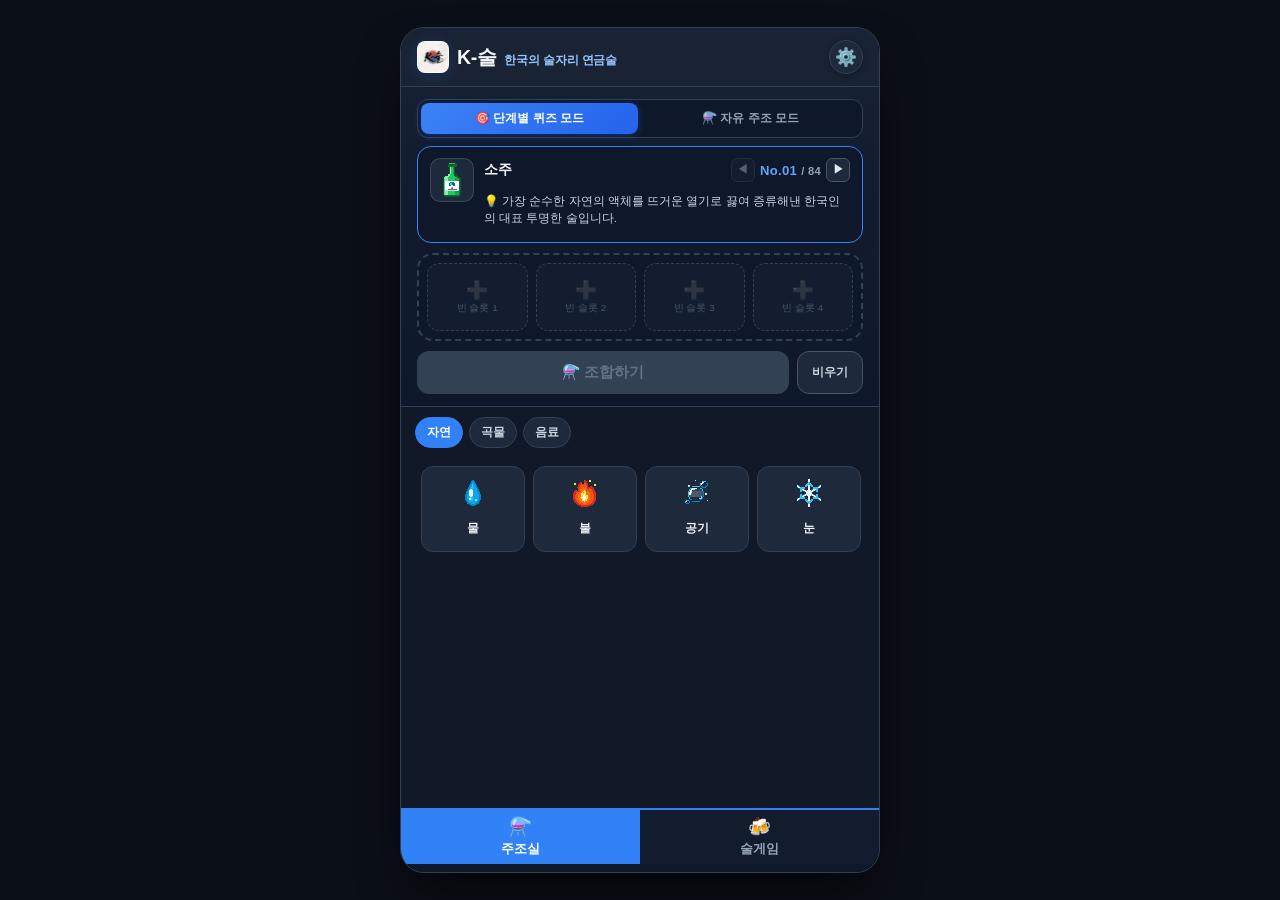
==== index.html @ 5f29a324 "feat(tycoon): align customer waist to counter bar, clickable stage cards, floating gold text, bell n" ====
<!DOCTYPE html>
<html lang="ko">
<head>
  <meta charset="utf-8">
  <meta name="viewport" content="width=device-width, initial-scale=1.0, maximum-scale=1.0, user-scalable=no, viewport-fit=cover">
  <title>K-술: 한국의 술자리 연금술</title>
  <meta name="theme-color" content="#0b1120">
  <link rel="icon" type="image/png" sizes="32x32" href="./assets/favicon-32x32.png">
  <link rel="icon" type="image/png" sizes="64x64" href="./assets/favicon.png">
  <link rel="apple-touch-icon" sizes="192x192" href="./assets/app_icon_192.png">
  <meta property="og:type" content="website">
  <meta property="og:title" content="K-술: 한국의 술자리 연금술">
  <meta property="og:description" content="소주, 맥주, 막걸리부터 이색 칵테일까지! 나만의 황금비율 술자리 연금술 도감을 완성해보세요.">
  <meta property="og:image" content="https://jhm9595.github.io/KSool_Gemini/assets/og_image.png">
  <meta property="og:url" content="https://jhm9595.github.io/KSool_Gemini/">
  <!-- 모듈형 스타일시트 -->
  <link rel="stylesheet" href="./src/css/variables.css?v=20261105_01">
  <link rel="stylesheet" href="./src/css/layout.css?v=20261102_05">
  <link rel="stylesheet" href="./src/css/brew.css?v=20261103_01">
  <link rel="stylesheet" href="./src/css/pickers/picker_common.css?v=20261101_3">
  <link rel="stylesheet" href="./src/css/hint_center.css?v=20261104_01">
  <link rel="stylesheet" href="./src/css/fridge_recommender.css?v=20261102_13">
  <link rel="stylesheet" href="./src/css/suggestion_board.css?v=20261102_01">
  <link rel="stylesheet" href="./src/css/party_games.css?v=20261102_16">
  <link rel="stylesheet" href="./src/css/tycoon.css?v=20261105_04">
</head>
<body>

<div id="app-container">
  <!-- 상단 헤더 & 설정 툴바 -->
  <header>
    <div class="header-top">
      <div class="brand">
        <span class="k-emblem" aria-hidden="true">
          <img src="./assets/header_emblem.png" alt="K-술 엠블럼" class="brand-logo-img" />
        </span>
        <div class="brand-title-row">
          <h1>K-술</h1>
          <span class="brand-inline-sub">한국의 술자리 연금술</span>
        </div>
      </div>
      <button id="open-settings-btn" class="header-settings-btn" aria-label="설정" title="게임 설정">⚙️</button>
    </div>

    <div class="header-toolbar">
      <button id="toggle-icon-theme-btn" class="toolbar-toggle" title="아이콘 스타일 전환: 💎 고급형태 ➔ 👾 도트형태 ➔ ✨ 기본이모지">💎 고급형태</button>
      <button id="toggle-slots-btn" class="toolbar-toggle" title="초안 4슬롯 <-> 무제한 확장 전환">📦 슬롯:4칸</button>
      <button id="toggle-license-btn" class="toolbar-toggle" title="패러디 가짜명 <-> 제휴 실제명 전환">🎭 패러디명</button>
      <button id="toggle-sandbox-btn" class="toolbar-toggle" title="연쇄 해금 <-> 전체 재료 열기">🌱 연쇄해금</button>
      <button id="reset-progress-btn" class="toolbar-toggle" title="해금 기록 초기화">🔄 초기화</button>
    </div>
  </header>

  <!-- [탭 1] 주조실 (Crafting View) -->
  <section id="view-brew" class="view active">
    <div class="pot-section">
      <!-- 단계별 넘버링 퀴즈 모드 & 자유 주조 모드 전환 패널 -->
      <div id="brew-step-quiz-bar" class="brew-step-quiz-bar"></div>

      <!-- 동적 조합 슬롯 (초안 4칸, 무제한 확장 가능) -->
      <div id="pot-slots-grid" class="pot-slots-grid"></div>

      <!-- 기 주조 레시피 실시간 감지 알림 바 -->
      <div id="pot-match-notice" class="pot-match-notice"></div>

      <div class="pot-actions">
        <button id="mix-btn" class="mix-btn" disabled>⚗️ 조합하기</button>
        <button id="clear-pot-btn" class="clear-pot-btn">비우기</button>
      </div>
    </div>

    <!-- 대표 재료 인벤토리 (클릭 시 팔도 지도 / 소주 냉장고 등 전용 모달 연동) -->
    <div class="inventory-section">
      <div id="ing-cat-bar" class="cat-filter-bar"></div>
      <div id="ingredients-grid" class="ingredients-grid"></div>
    </div>
  </section>

  <!-- [탭 2] 도감 & 3대 힌트 센터 진입 뷰 -->
  <section id="view-collection" class="view">
    <div class="collection-header">
      <div class="collection-top-row">
        <div id="recipe-cat-bar" class="cat-filter-bar"></div>
        <div class="progress-pill collection-progress-pill">
          도감 <span id="unlocked-count">0 / 56</span>
        </div>
      </div>
    </div>
    <div id="sool-grid" class="sool-grid"></div>
  </section>

  <!-- [탭 3] 내 냉장고 술 조합 추천기 & 랜덤 고르기 뷰 -->
  <section id="view-fridge" class="view"></section>

  <!-- [탭 4] 초간단 조합 추천 & 관리자 '딸깍' 뷰 -->
  <section id="view-suggestions" class="view"></section>

  <!-- [탭 5] 오프라인 술자리 패스앤플레이 미니게임 뷰 -->
  <section id="view-party" class="view"></section>

  <!-- [탭 6] 도감 100% 마스터 전용 본게임: 주막 타이쿤 뷰 -->
  <section id="view-tycoon" class="view"></section>

  <!-- 모바일 하단 메인 탭 네비게이션 (Bottom Bar) -->
  <nav class="tab-bar">
    <button class="tab-btn active" data-tab-target="brew">
      <span style="font-size:1.15rem;">⚗️</span>
      <span>주조실</span>
    </button>
    <button class="tab-btn" data-tab-target="tycoon" style="display:none;">
      <span style="font-size:1.15rem;">🏮</span>
      <span>타이쿤</span>
    </button>
    <button class="tab-btn" data-tab-target="collection">
      <span style="font-size:1.15rem;">📜</span>
      <span>도감·힌트</span>
    </button>
    <button class="tab-btn" data-tab-target="suggestions">
      <span style="font-size:1.15rem;">👍</span>
      <span>추천</span>
    </button>
    <button class="tab-btn" data-tab-target="party">
      <span style="font-size:1.15rem;">🍻</span>
      <span>술게임</span>
    </button>
  </nav>

  <!-- [모달 1] 대표 재료별 전용 상세 재료 선택 모달 (팔도 지도 / 소주 쇼케이스 등) -->
  <div id="detail-picker-modal" class="modal-overlay">
    <div id="detail-picker-content" class="modal-card"></div>
  </div>

  <!-- [모달 2] 3대 힌트 센터 모달 (5-1 숫자야구, 5-2 Up/Down, 5-3 유튜브/블로그 링크) -->
  <div id="hint-modal" class="modal-overlay">
    <div id="hint-modal-content" class="modal-card"></div>
  </div>

  <!-- [모달 3] 조합 결과 및 레시피 상세 모달 -->
  <div id="result-modal" class="modal-overlay">
    <div id="result-modal-content" class="modal-card"></div>
  </div>

  <!-- [모달 4] 신규 탭 점진 해금 안내 모달 (최초 1회 노출) -->
  <div id="tab-intro-modal" class="modal-overlay">
    <div id="tab-intro-content" class="modal-card"></div>
  </div>

  <!-- [모달 6] 게임 환경설정 모달 (아이콘 스타일 / 기능 설정 / 초기화) -->
  <div id="settings-modal" class="modal-overlay">
    <div id="settings-modal-content" class="modal-card settings-modal-card"></div>
  </div>

  <!-- [모달 7] 관리자용 레시피 분석 & 아이콘 검증 모달 -->
  <div id="recipe-inspector-modal" class="modal-overlay">
    <div id="recipe-inspector-content" class="modal-card recipe-inspector-card"></div>
  </div>
</div>

<!-- OOP 모듈 로드 (오프라인/로컬 file:// 및 웹서버 100% 호환) -->
<script src="./src/js/config/SeedDataBundle.js?v=20261103_20"></script>
<script src="./src/js/services/PixelIconRegistry.js?v=20261102_06"></script>
<script src="./src/js/config/GameConfig.js?v=20261101_7"></script>
<script src="./src/js/services/BrandResolver.js?v=20261101_7"></script>
<script src="./src/js/services/StorageService.js?v=20261105_01"></script>
<script src="./src/js/services/AdService.js?v=20261101_1"></script>
<script src="./src/js/core/CraftingPot.js?v=20261101_7"></script>
<script src="./src/js/core/ProgressionEngine.js?v=20261101_9"></script>
<script src="./src/js/core/RecipeBook.js?v=20261102_01"></script>
<script src="./src/js/core/InventoryManager.js?v=20261103_05"></script>
<script src="./src/js/core/hint/FeedbackHintStrategy.js?v=20261101_7"></script>
<script src="./src/js/core/hint/BaseballHintEngine.js?v=20261101_7"></script>
<script src="./src/js/core/hint/RatioHintProvider.js?v=20261101_7"></script>
<script src="./src/js/core/hint/ImageMinigameSuite.js?v=20261103_3"></script>
<script src="./src/js/core/fridge/FridgeMatcherEngine.js?v=20261101_7"></script>
<script src="./src/js/core/suggestion/SuggestionService.js?v=20261101_10"></script>
<script src="./src/js/core/AlchemyEngine.js?v=20261101_7"></script>
<script src="./src/js/ui/pickers/DetailPickerRegistry.js?v=20261102_01"></script>
<script src="./src/js/ui/ScratchCardView.js?v=20261103_20"></script>
<script src="./src/js/ui/HintModalView.js?v=20261104_06"></script>
<script src="./src/js/ui/FridgeRecommenderView.js?v=20261102_01"></script>
<script src="./src/js/services/RecipeAnalysisIntegrator.js?v=20261103_01"></script>
<script src="./src/js/ui/RecipeInspectorModalView.js?v=20261102_02"></script>
<script src="./src/js/ui/SuggestionBoardView.js?v=20261102_02"></script>
<script src="./src/js/ui/SettingsModalView.js?v=20261101_4"></script>
<script src="./src/js/ui/party/PartySoundSynth.js?v=20261102_02"></script>
<script src="./src/js/ui/party/games/UpAndDownGame.js?v=20261102_05"></script>
<script src="./src/js/ui/party/games/CapFlickGame.js?v=20261103_20"></script>
<script src="./src/js/ui/party/games/SurfaceTensionGame.js?v=20261101_9"></script>
<script src="./src/js/ui/party/games/BottleSpinGame.js?v=20261102_01"></script>
<script src="./src/js/ui/party/games/HunminBombGame.js?v=20261102_04"></script>
<script src="./src/js/ui/party/games/PenaltyCocktailGame.js?v=20261101_8"></script>
<script src="./src/js/ui/party/games/FridgePartyGame.js?v=20261101_7"></script>
<script src="./src/js/ui/party/games/Baskin31Game.js?v=20261102_02"></script>
<script src="./src/js/ui/party/games/MarketMemoryGame.js?v=20261102_03"></script>
<script src="./src/js/ui/party/games/IamGroundGame.js?v=20261102_05"></script>
<script src="./src/js/ui/party/PartyGameHubView.js?v=20261103_20"></script>
<script src="./src/js/core/tycoon/TycoonCustomerPool.js?v=20261105_01"></script>
<script src="./src/js/core/tycoon/TycoonLeaderboardService.js?v=20261103_01"></script>
<script src="./src/js/core/tycoon/TycoonEngine.js?v=20261105_04"></script>
<script src="./src/js/ui/TycoonView.js?v=20261105_04"></script>
<script src="./src/js/app.js?v=20261105_01"></script>
</body>
</html>
---- src/css/variables.css ----
:root {
  --primary: #3182f6;
  --primary-hover: #2563eb;
  --primary-soft: rgba(49, 130, 246, 0.16);
  --bg: #0b1120;
  --app-bg: #111827;
  --card-bg: #1e293b;
  --card-hover: #26354d;
  --border: #334155;
  --text: #f8fafc;
  --text-muted: #94a3b8;
  --accent: #f59e0b;
  --accent-soft: rgba(245, 158, 11, 0.18);
  --success: #10b981;
  --danger: #ef4444;
  --purple: #8b5cf6;
  --radius-lg: 18px;
  --radius-md: 12px;
  --radius-sm: 8px;
}

* {
  box-sizing: border-box;
  margin: 0;
  padding: 0;
  touch-action: manipulation;
  user-select: none;
  -webkit-user-select: none;
  -moz-user-select: none;
  -ms-user-select: none;
  -webkit-touch-callout: none;
  -webkit-user-drag: none;
  -webkit-tap-highlight-color: transparent;
  scrollbar-width: none;
  -ms-overflow-style: none;
}

img, svg, a, button, canvas {
  -webkit-touch-callout: none;
  -webkit-user-select: none;
  user-select: none;
  -webkit-user-drag: none;
}

*::-webkit-scrollbar {
  width: 0 !important;
  height: 0 !important;
  display: none !important;
}

html, body {
  width: 100%;
  height: 100%;
  height: 100dvh;
  overflow: hidden;
  overscroll-behavior: none;
  overscroll-behavior-y: none;
  -webkit-text-size-adjust: 100%;
}

body {
  background: var(--bg);
  color: var(--text);
  font-family: -apple-system, BlinkMacSystemFont, "Pretendard", "Noto Sans KR", "Segoe UI", sans-serif;
  position: fixed;
  top: 0;
  left: 0;
  right: 0;
  bottom: 0;
  display: flex;
  justify-content: center;
  align-items: center;
}

@keyframes popIn {
  0% { transform: scale(0.85); opacity: 0; }
  100% { transform: scale(1); opacity: 1; }
}

@keyframes pulseGlow {
  0%, 100% { box-shadow: 0 0 0 0 rgba(49, 130, 246, 0.45); }
  50% { box-shadow: 0 0 0 8px rgba(49, 130, 246, 0); }
}

@keyframes shake {
  0%, 100% { transform: translateX(0); }
  25% { transform: translateX(-5px); }
  75% { transform: translateX(5px); }
}
---- src/css/layout.css ----
/* 기본 모바일 및 태블릿 세로(Portrait) 모드: 화면 전체를 100% 모바일 형태로 가득 채움 (바깥 여백 없음) */
#app-container {
  width: 100%;
  max-width: 100%;
  height: 100%;
  height: 100dvh;
  max-height: 100dvh;
  background: var(--app-bg);
  display: flex;
  flex-direction: column;
  position: relative;
  overflow: hidden;
  box-shadow: none;
  border: none;
  margin: 0;
  overscroll-behavior: none;
  touch-action: manipulation;
  -webkit-text-size-adjust: 100%;
}

/* PC 가로(Landscape) 와이드 모니터 화면에서만 가운데 스마트폰 프레임으로 센터링 (태블릿/패드 세로모드는 100% 모바일 전체화면) */
@media (orientation: landscape) and (min-width: 900px), (min-aspect-ratio: 1.15/1) and (min-width: 600px) {
  body {
    background: #0b0f17;
    display: flex;
    justify-content: center;
    align-items: center;
  }

  #app-container {
    width: 100%;
    max-width: 480px;
    height: 94vh;
    max-height: 920px;
    border-radius: 24px;
    border: 1px solid var(--border);
    box-shadow: 0 25px 50px -12px rgba(0, 0, 0, 0.75);
  }
}

/* 상단 헤더 & 유저 레벨 바 */
header {
  padding: 12px 16px;
  background: #1a2333;
  border-bottom: 1px solid var(--border);
  display: flex;
  flex-direction: column;
  gap: 8px;
  z-index: 10;
  flex-shrink: 0;
}

.header-top {
  display: flex;
  justify-content: space-between;
  align-items: center;
}

.brand {
  display: flex;
  align-items: center;
  gap: 8px;
}

.brand-title-row {
  display: flex;
  align-items: baseline;
  gap: 8px;
}


.brand-logo-img {
  width: 32px;
  height: 32px;
  border-radius: 8px;
  object-fit: cover;
  display: block;
  box-shadow: 0 2px 8px rgba(0, 0, 0, 0.45);
  border: 1px solid rgba(255, 255, 255, 0.18);
  background: #f8fafc;
}

.k-emblem {
  display: inline-flex;
  align-items: center;
  justify-content: center;
  filter: drop-shadow(0 2px 6px rgba(59, 130, 246, 0.35));
}

.brand h1 {
  font-size: 1.22rem;
  font-weight: 900;
  color: #f8fafc;
  letter-spacing: -0.4px;
}

.brand-inline-sub {
  font-size: 0.76rem;
  font-weight: 700;
  color: #93c5fd;
  letter-spacing: -0.2px;
}

.brand-sub {
  font-size: 0.68rem;
  color: var(--text-muted);
  font-weight: 600;
}

.header-badges {
  display: flex;
  align-items: center;
  gap: 6px;
}

.level-pill {
  font-size: 0.72rem;
  background: linear-gradient(135deg, #f59e0b, #d97706);
  color: #fff;
  padding: 4px 10px;
  border-radius: 999px;
  font-weight: 800;
  cursor: pointer;
}

.progress-pill {
  font-size: 0.72rem;
  background: var(--primary-soft);
  color: #93c5fd;
  padding: 4px 10px;
  border-radius: 999px;
  font-weight: 800;
  border: 1px solid rgba(49, 130, 246, 0.45);
}

.header-toolbar {
  display: none;
  justify-content: space-between;
  align-items: center;
  font-size: 0.72rem;
  color: var(--text-muted);
  background: rgba(15, 23, 42, 0.6);
  padding: 5px 10px;
  border-radius: 8px;
}

.toolbar-toggle {
  display: inline-flex;
  align-items: center;
  gap: 5px;
  cursor: pointer;
  color: #cbd5e1;
  font-weight: 700;
  background: #1e293b;
  border: 1px solid #334155;
  padding: 3px 8px;
  border-radius: 6px;
  font-size: 0.68rem;
}

.toolbar-toggle.active {
  background: rgba(16, 185, 129, 0.2);
  border-color: #10b981;
  color: #6ee7b7;
}

/* 하단 4단 탭 네비게이션 (모바일 퍼스트 Bottom Bar) */
.tab-bar {
  display: flex;
  background: #0f172a;
  border-top: 2px solid var(--primary);
  padding-bottom: max(env(safe-area-inset-bottom, 0px), 8px);
  flex-shrink: 0;
  width: 100%;
  z-index: 20;
}

.tab-btn {
  flex: 1;
  min-height: 54px;
  padding: 6px 4px;
  text-align: center;
  font-size: 0.8rem;
  font-weight: 800;
  color: #94a3b8;
  background: #131c2e;
  border: none;
  cursor: pointer;
  transition: all 0.2s ease;
  display: flex;
  flex-direction: column;
  align-items: center;
  justify-content: center;
  gap: 3px;
}

.tab-btn.active {
  color: #ffffff;
  background: var(--primary);
}

.view {
  display: none;
  flex: 1;
  flex-direction: column;
  overflow: hidden;
}

.view.active {
  display: flex;
}

/* 공통 모달 오버레이 */
.modal-overlay {
  position: fixed;
  inset: 0;
  top: 0;
  left: 0;
  right: 0;
  bottom: 0;
  width: 100vw;
  height: 100vh;
  height: 100dvh;
  background: rgba(9, 13, 24, 0.85);
  backdrop-filter: blur(6px);
  -webkit-backdrop-filter: blur(6px);
  display: none;
  justify-content: center;
  align-items: center;
  padding: 16px;
  box-sizing: border-box;
  z-index: 2500;
}

.modal-overlay.active {
  display: flex;
}

.modal-card {
  width: 100%;
  max-width: 500px;
  margin: 0 auto;
  max-height: 88vh;
  background: #1e293b;
  border: 1px solid #475569;
  border-radius: 20px;
  padding: 18px;
  display: flex;
  flex-direction: column;
  gap: 12px;
  overflow-y: auto;
  animation: popIn 0.2s ease-out;
  box-shadow: 0 20px 40px rgba(0, 0, 0, 0.65);
}

.modal-header {
  display: flex;
  justify-content: space-between;
  align-items: flex-start;
  gap: 10px;
}

.modal-title {
  font-size: 1.05rem;
  font-weight: 800;
  color: #f8fafc;
}

.modal-close-x {
  background: #334155;
  color: #e2e8f0;
  border: none;
  width: 28px;
  height: 28px;
  border-radius: 50%;
  font-weight: 800;
  cursor: pointer;
  flex-shrink: 0;
}

/* Custom Retro Pixel Art Icons */
.k-pixel-icon {
  image-rendering: pixelated;
  shape-rendering: crispEdges;
  display: inline-block;
  vertical-align: middle;
  flex-shrink: 0;
  transition: transform 0.15s ease;
}

.k-pixel-icon:hover {
  transform: scale(1.08);
}

.k-pixel-icon-fallback {
  display: inline-block;
  vertical-align: middle;
  line-height: 1;
}

/* 🛠️ 개발자/관리자 모드 활성화 시에만 툴바 표시 */
body.admin-mode .header-toolbar {
  display: flex !important;
}


/* =========================================================================
   ⚙️ 우측 상단 설정 아이콘 버튼 & 환경설정 모달
   ========================================================================= */
.header-settings-btn {
  background: #1e293b;
  color: #e2e8f0;
  border: 1px solid #334155;
  width: 34px;
  height: 34px;
  border-radius: 50%;
  display: flex;
  align-items: center;
  justify-content: center;
  font-size: 1.1rem;
  cursor: pointer;
  transition: all 0.2s ease;
  box-shadow: 0 2px 6px rgba(0, 0, 0, 0.25);
  flex-shrink: 0;
}

.header-settings-btn:hover {
  background: #334155;
  border-color: #38bdf8;
  color: #ffffff;
  box-shadow: 0 0 12px rgba(56, 189, 248, 0.4);
  transform: rotate(30deg);
}

.header-settings-btn:active {
  transform: scale(0.92);
}

.settings-modal-card {
  max-width: 440px;
  padding: 18px 20px;
}

.settings-modal-body {
  display: flex;
  flex-direction: column;
  gap: 14px;
  margin-top: 4px;
}

.settings-section {
  background: #0f172a;
  border: 1px solid #334155;
  border-radius: 14px;
  padding: 14px;
  display: flex;
  flex-direction: column;
  gap: 10px;
}

.settings-section-title {
  font-size: 0.88rem;
  font-weight: 800;
  color: #f1f5f9;
}

.settings-desc {
  font-size: 0.72rem;
  color: #94a3b8;
  line-height: 1.4;
}

/* 사운드 / 효과음 컨트롤 카드 */
.settings-sound-card {
  display: flex;
  align-items: center;
  gap: 14px;
  background: rgba(15, 23, 42, 0.85);
  border: 1px solid #334155;
  border-radius: 12px;
  padding: 12px 14px;
}

.settings-sound-mute-btn {
  display: flex;
  flex-direction: column;
  align-items: center;
  justify-content: center;
  gap: 3px;
  width: 58px;
  height: 58px;
  border-radius: 12px;
  border: 1.5px solid #38bdf8;
  background: linear-gradient(135deg, rgba(14, 165, 233, 0.15) 0%, rgba(2, 132, 199, 0.25) 100%);
  color: #38bdf8;
  cursor: pointer;
  transition: all 0.15s ease;
  flex-shrink: 0;
}

.settings-sound-mute-btn:hover {
  background: linear-gradient(135deg, rgba(14, 165, 233, 0.25) 0%, rgba(2, 132, 199, 0.4) 100%);
  transform: translateY(-1px);
}

.settings-sound-mute-btn:active {
  transform: scale(0.96);
}

.settings-sound-mute-btn.is-muted {
  border-color: #64748b;
  background: rgba(30, 41, 59, 0.5);
  color: #94a3b8;
}

.sound-icon-display {
  font-size: 1.45rem;
  line-height: 1;
}

.sound-mute-btn-label {
  font-size: 0.65rem;
  font-weight: 800;
  letter-spacing: -0.2px;
}

.settings-sound-control-col {
  flex: 1;
  display: flex;
  flex-direction: column;
  gap: 6px;
  min-width: 0;
}

.settings-sound-labels {
  display: flex;
  justify-content: space-between;
  align-items: center;
}

.sound-status-label {
  font-size: 0.76rem;
  font-weight: 800;
  color: #f1f5f9;
}

.sound-vol-percent {
  font-size: 0.74rem;
  font-weight: 900;
  color: #38bdf8;
  font-variant-numeric: tabular-nums;
}

.settings-sound-mute-btn.is-muted + .settings-sound-control-col .sound-vol-percent {
  color: #94a3b8;
}

.settings-slider-row {
  display: flex;
  align-items: center;
  gap: 8px;
}

.slider-min-icon, .slider-max-icon {
  font-size: 0.95rem;
  opacity: 0.75;
  cursor: pointer;
  padding: 4px;
  user-select: none;
  transition: transform 0.1s ease, opacity 0.1s ease;
}

.slider-min-icon:hover, .slider-max-icon:hover {
  opacity: 1;
  transform: scale(1.15);
}

.settings-sound-range {
  flex: 1;
  height: 32px;
  background: transparent;
  outline: none;
  cursor: pointer;
  -webkit-appearance: none;
  appearance: none;
  margin: 0;
  padding: 0;
  touch-action: none;
}

.settings-sound-range::-webkit-slider-runnable-track {
  width: 100%;
  height: 8px;
  border-radius: 999px;
  background: var(--track-fill, #334155);
  cursor: pointer;
}

.settings-sound-range::-webkit-slider-thumb {
  -webkit-appearance: none;
  appearance: none;
  width: 22px;
  height: 22px;
  margin-top: -7px;
  border-radius: 50%;
  background: #38bdf8;
  border: 2px solid #ffffff;
  box-shadow: 0 0 10px rgba(56, 189, 248, 0.7), 0 2px 4px rgba(0, 0, 0, 0.4);
  cursor: grab;
  transition: transform 0.1s ease, background-color 0.1s ease;
}

.settings-sound-range:active::-webkit-slider-thumb {
  cursor: grabbing;
  transform: scale(1.18);
  background: #0ea5e9;
  box-shadow: 0 0 14px rgba(14, 165, 233, 0.9);
}

.settings-sound-range::-moz-range-track {
  width: 100%;
  height: 8px;
  border-radius: 999px;
  background: var(--track-fill, #334155);
  cursor: pointer;
}

.settings-sound-range::-moz-range-thumb {
  width: 22px;
  height: 22px;
  border-radius: 50%;
  background: #38bdf8;
  border: 2px solid #ffffff;
  box-shadow: 0 0 10px rgba(56, 189, 248, 0.7), 0 2px 4px rgba(0, 0, 0, 0.4);
  cursor: grab;
  transition: transform 0.1s ease;
}

.settings-sound-range:active::-moz-range-thumb {
  cursor: grabbing;
  transform: scale(1.18);
  background: #0ea5e9;
}

.settings-danger-section {
  border-color: rgba(239, 68, 68, 0.35);
  background: rgba(30, 20, 28, 0.6);
}

.settings-reset-card {
  display: flex;
  align-items: center;
  justify-content: space-between;
  gap: 12px;
  padding: 6px 0;
  border-bottom: 1px solid rgba(239, 68, 68, 0.2);
}

.settings-reset-card:last-child {
  border-bottom: none;
  padding-bottom: 0;
}

.settings-reset-title {
  font-size: 0.78rem;
  font-weight: 800;
  color: #fca5a5;
}

.settings-reset-desc {
  font-size: 0.66rem;
  color: #94a3b8;
  line-height: 1.35;
}

.settings-danger-btn {
  background: rgba(239, 68, 68, 0.15);
  border: 1px solid #ef4444;
  color: #fca5a5;
  font-weight: 800;
  font-size: 0.72rem;
  padding: 6px 10px;
  border-radius: 8px;
  cursor: pointer;
  white-space: nowrap;
  transition: all 0.15s ease;
}

.settings-danger-btn:hover {
  background: #ef4444;
  color: #ffffff;
}

.settings-danger-btn.full-reset {
  background: rgba(220, 38, 38, 0.25);
  border-color: #dc2626;
  color: #f87171;
}

.settings-danger-btn.full-reset:hover {
  background: #dc2626;
  color: #ffffff;
}
---- src/css/brew.css ----
/* 주조실 (Crafting View) */
.pot-section {
  padding: 12px 16px;
  background: linear-gradient(180deg, #162032 0%, #0f172a 100%);
  border-bottom: 1px solid var(--border);
  display: flex;
  flex-direction: column;
  gap: 10px;
  flex-shrink: 0;
}

.pot-status-bar {
  display: flex;
  justify-content: space-between;
  align-items: center;
  font-size: 0.76rem;
  color: #cbd5e1;
  font-weight: 700;
}

.total-count-pill {
  background: #1e293b;
  border: 1px solid #475569;
  padding: 3px 9px;
  border-radius: 999px;
  font-size: 0.72rem;
}

.total-count-pill.full {
  background: rgba(245, 158, 11, 0.2);
  border-color: #f59e0b;
  color: #fcd34d;
}

/* 단계별 넘버링 퀴즈 & 자유 주조 컨트롤 바 */
.brew-step-quiz-bar {
  display: flex;
  flex-direction: column;
  gap: 8px;
  width: 100%;
}

.brew-mode-tabs {
  display: flex;
  width: 100%;
  background: #0f172a;
  border: 1px solid #334155;
  border-radius: 11px;
  padding: 3px;
  gap: 4px;
}

.brew-mode-tab-btn {
  flex: 1;
  padding: 7px 10px;
  border-radius: 8px;
  border: none;
  background: transparent;
  color: #94a3b8;
  font-size: 0.76rem;
  font-weight: 800;
  text-align: center;
  cursor: pointer;
  transition: all 0.15s ease;
}

.brew-mode-tab-btn.active {
  background: linear-gradient(135deg, #3b82f6, #2563eb);
  color: #ffffff;
  box-shadow: 0 2px 8px rgba(37, 99, 235, 0.35);
}

.brew-quiz-card {
  background: rgba(15, 23, 42, 0.9);
  border: 1px solid #3b82f6;
  border-radius: 14px;
  padding: 11px 12px;
  display: flex;
  flex-direction: column;
  gap: 6px;
  box-shadow: 0 4px 14px rgba(15, 23, 42, 0.45);
}

.quiz-question-row {
  display: flex;
  align-items: flex-start;
  gap: 10px;
}

.quiz-icon-col {
  display: flex;
  flex-direction: column;
  align-items: center;
  gap: 4px;
  flex-shrink: 0;
  width: 44px;
}

.quiz-mystery-icon {
  width: 44px;
  height: 44px;
  border-radius: 10px;
  background: #1e293b;
  display: flex;
  align-items: center;
  justify-content: center;
  font-size: 1.5rem;
  flex-shrink: 0;
  transition: all 0.15s ease;
}

.quiz-mystery-icon.is-locked {
  cursor: default;
  border: 1px dashed #475569;
}

.quiz-mystery-icon.is-locked.is-clickable {
  cursor: pointer;
}

.quiz-mystery-icon.is-locked.is-clickable:hover {
  border-color: #38bdf8;
  box-shadow: 0 0 10px rgba(56, 189, 248, 0.35);
  transform: scale(1.05);
}

.quiz-mystery-icon.is-unlocked {
  cursor: default;
  border: 1px solid rgba(148, 163, 184, 0.25);
}

.quiz-mystery-icon.is-unlocked:hover {
  border-color: rgba(148, 163, 184, 0.25);
  box-shadow: none;
  transform: none;
}

.quiz-question-body {
  flex: 1;
  min-width: 0;
  display: flex;
  flex-direction: column;
  gap: 4px;
}

.quiz-header-inline {
  display: flex;
  justify-content: space-between;
  align-items: center;
  gap: 8px;
}

.quiz-title-group {
  display: flex;
  align-items: center;
  gap: 7px;
  min-width: 0;
  flex: 1;
}

.quiz-nav-right {
  display: flex;
  align-items: center;
  gap: 5px;
  flex-shrink: 0;
}

.quiz-ratio-count-badge {
  font-size: 0.72rem;
  font-weight: 900;
  color: #fde047;
  background: rgba(245, 158, 11, 0.18);
  border: 1px solid #f59e0b;
  padding: 2px 7px;
  border-radius: 6px;
  white-space: nowrap;
}

.quiz-nav-btn {
  width: 24px;
  height: 24px;
  border-radius: 6px;
  border: 1px solid #475569;
  background: #1e293b;
  color: #e2e8f0;
  font-size: 0.66rem;
  font-weight: 900;
  cursor: pointer;
  display: inline-flex;
  align-items: center;
  justify-content: center;
  transition: all 0.15s ease;
}

.quiz-nav-btn:hover:not(:disabled) {
  border-color: #60a5fa;
  background: #172554;
}

.quiz-nav-btn:disabled {
  opacity: 0.35;
  cursor: not-allowed;
}

.quiz-num-badge {
  font-size: 0.82rem;
  font-weight: 900;
  color: #60a5fa;
  letter-spacing: 0.3px;
  flex-shrink: 0;
}

.quiz-num-total {
  font-size: 0.7rem;
  color: #94a3b8;
  font-weight: 700;
}

.quiz-target-title {
  font-size: 0.86rem;
  font-weight: 900;
  color: #f8fafc;
  white-space: nowrap;
  overflow: hidden;
  text-overflow: ellipsis;
}

.quiz-infer-btn {
  width: 44px;
  padding: 3px 0;
  border-radius: 6px;
  border: 1px solid rgba(56, 189, 248, 0.55);
  background: rgba(56, 189, 248, 0.18);
  color: #7dd3fc;
  font-size: 0.68rem;
  font-weight: 800;
  cursor: pointer;
  text-align: center;
  display: flex;
  align-items: center;
  justify-content: center;
  box-sizing: border-box;
  flex-shrink: 0;
  transition: all 0.15s ease;
  line-height: 1.2;
}

.quiz-infer-btn:hover {
  background: #0284c7;
  color: #ffffff;
  border-color: #7dd3fc;
}

.quiz-infer-btn:active {
  transform: scale(0.95);
}

.quiz-desc-text {
  font-size: 0.73rem;
  color: #cbd5e1;
  line-height: 1.44;
  min-height: 38px;
  margin-top: 7px;
}

/* 동적 슬롯 컨테이너 (초안 4슬롯, 제한 없이 확장 가능) */
.pot-slots-grid {
  display: flex;
  flex-wrap: wrap;
  gap: 8px;
  justify-content: center;
  min-height: 76px;
  padding: 8px;
  background: rgba(15, 23, 42, 0.75);
  border: 2px dashed #334155;
  border-radius: 16px;
  transition: all 0.2s ease;
}

.pot-slots-grid.has-items {
  border-color: var(--primary);
  background: rgba(30, 41, 59, 0.65);
}

.pot-slot {
  width: calc(25% - 6px);
  min-width: 72px;
  height: 68px;
  background: #1e293b;
  border: 1px solid #334155;
  border-radius: 12px;
  position: relative;
  display: flex;
  flex-direction: column;
  align-items: center;
  justify-content: center;
  cursor: pointer;
  transition: transform 0.15s ease, border-color 0.15s ease;
  padding: 4px;
  touch-action: manipulation;
  user-select: none;
  -webkit-user-select: none;
  -webkit-tap-highlight-color: transparent;
}

.pot-slot.empty {
  background: rgba(30, 41, 59, 0.35);
  border-style: dashed;
  color: #475569;
  cursor: default;
}

.pot-slot.filled {
  border-color: #60a5fa;
  background: linear-gradient(145deg, #1e293b, #172554);
}

.pot-slot.filled:active {
  transform: scale(0.95);
}

.slot-emoji {
  font-size: 1.45rem;
  line-height: 1;
  display: flex;
  align-items: center;
  justify-content: center;
}

.slot-name {
  font-size: 0.66rem;
  font-weight: 700;
  color: #e2e8f0;
  margin-top: 4px;
  text-align: center;
  white-space: nowrap;
  overflow: hidden;
  text-overflow: ellipsis;
  max-width: 100%;
}

.slot-detail-tag {
  position: absolute;
  top: 3px;
  left: 4px;
  font-size: 0.54rem;
  background: rgba(245, 158, 11, 0.25);
  color: #fde047;
  padding: 1px 4px;
  border-radius: 4px;
  font-weight: 800;
}

/* 우측 상단 모서리 플로팅 숫자 배지 (네모박스 내부 글자와 절대 겹치지 않도록 모서리 외곽 배치) */
.slot-count-badge {
  position: absolute;
  top: -7px;
  right: -7px;
  z-index: 3;
  min-width: 21px;
  height: 21px;
  padding: 0 5px;
  background: #f59e0b;
  color: #0f172a;
  font-size: 0.72rem;
  font-weight: 900;
  border-radius: 999px;
  border: 2px solid #0f172a;
  display: flex;
  align-items: center;
  justify-content: center;
  box-shadow: 0 2px 6px rgba(0, 0, 0, 0.55);
}

.ing-card .slot-count-badge {
  top: -6px;
  left: -6px;
  right: auto;
}

.pot-actions {
  display: flex;
  gap: 8px;
}

.mix-btn {
  flex: 1;
  padding: 12px;
  border-radius: 12px;
  border: none;
  background: linear-gradient(135deg, #3b82f6, #2563eb);
  color: #fff;
  font-size: 0.92rem;
  font-weight: 800;
  cursor: pointer;
  box-shadow: 0 4px 12px rgba(37, 99, 235, 0.4);
  transition: opacity 0.2s;
}

.mix-btn:disabled {
  background: #334155;
  color: #64748b;
  box-shadow: none;
  cursor: not-allowed;
}

.mix-btn.already-crafted-alert {
  background: linear-gradient(135deg, #b45309, #d97706);
  color: #fffbeb;
  border: 1px solid #f59e0b;
  box-shadow: 0 4px 14px rgba(217, 119, 6, 0.5);
  animation: mixBtnAlertPulse 0.35s ease-in-out;
}

@keyframes mixBtnAlertPulse {
  0% { transform: scale(1); }
  35% { transform: scale(0.95); }
  75% { transform: scale(1.03); }
  100% { transform: scale(1); }
}

/* 기 주조 레시피 실시간 감지 알림 바 */
.pot-match-notice {
  min-height: 0;
  transition: all 0.2s ease;
}

.pot-match-notice:empty {
  display: none;
}

.pot-already-notice {
  background: rgba(30, 41, 59, 0.85);
  border: 1px solid #475569;
  border-radius: 10px;
  padding: 7px 12px;
  font-size: 0.76rem;
  color: #cbd5e1;
  text-align: center;
  display: flex;
  align-items: center;
  justify-content: center;
  gap: 6px;
  animation: popIn 0.15s ease-out;
}

.pot-already-notice b {
  color: #fde047;
}

/* 결과 모달 상단 정보 카드 (좌: 그림+명칭, 우: 설명) */
.craft-result-info-card {
  width: 100%;
  display: flex;
  align-items: center;
  gap: 12px;
  background: rgba(15, 23, 42, 0.65);
  border: 1px solid #334155;
  border-radius: 12px;
  padding: 12px 14px;
  text-align: left;
  box-sizing: border-box;
}

.craft-result-left {
  display: flex;
  flex-direction: column;
  align-items: center;
  justify-content: center;
  flex-shrink: 0;
  width: 96px;
  text-align: center;
}

.craft-result-emoji {
  font-size: 2.8rem;
  line-height: 1.1;
}

.craft-result-name {
  font-size: 0.95rem;
  font-weight: 900;
  color: #f8fafc;
  margin-top: 4px;
  word-break: keep-all;
  line-height: 1.25;
}

.craft-result-desc {
  flex: 1;
  font-size: 0.8rem;
  color: #cbd5e1;
  line-height: 1.55;
  border-left: 1px solid #334155;
  padding-left: 12px;
}

/* 통합 재료 해금/추가 카드 */
.craft-unified-unlock-card {
  width: 100%;
  background: rgba(30, 41, 59, 0.7);
  border: 1px solid #475569;
  border-radius: 14px;
  padding: 11px 12px;
  display: flex;
  flex-direction: column;
  gap: 10px;
  text-align: left;
  box-sizing: border-box;
}

.craft-stepup-header {
  background: linear-gradient(135deg, rgba(245, 158, 11, 0.2), rgba(168, 85, 247, 0.2));
  border: 1px solid rgba(245, 158, 11, 0.55);
  border-radius: 10px;
  padding: 9px 12px;
  display: flex;
  flex-direction: column;
  gap: 3px;
  text-align: left;
}

.craft-stepup-title {
  font-size: 0.82rem;
  font-weight: 900;
  color: #fde047;
  display: flex;
  align-items: center;
  gap: 5px;
}

.craft-stepup-sub {
  font-size: 0.73rem;
  color: #f8fafc;
  font-weight: 700;
  line-height: 1.4;
}

.craft-unlock-group {
  display: flex;
  flex-direction: column;
  gap: 5px;
}

.craft-unlock-group-header {
  display: flex;
  align-items: center;
  justify-content: space-between;
}

.craft-badge-chain {
  font-size: 0.72rem;
  font-weight: 900;
  color: #6ee7b7;
  background: rgba(16, 185, 129, 0.18);
  border: 1px solid rgba(16, 185, 129, 0.45);
  padding: 2px 8px;
  border-radius: 6px;
  display: inline-flex;
  align-items: center;
  gap: 4px;
}

.craft-badge-leaf {
  font-size: 0.72rem;
  font-weight: 900;
  color: #fde047;
  background: rgba(245, 158, 11, 0.18);
  border: 1px solid rgba(245, 158, 11, 0.45);
  padding: 2px 8px;
  border-radius: 6px;
  display: inline-flex;
  align-items: center;
  gap: 4px;
}

.craft-unlock-items-box {
  background: rgba(15, 23, 42, 0.7);
  border-radius: 9px;
  padding: 7px 9px;
  display: flex;
  flex-wrap: wrap;
  gap: 6px;
}

.craft-unlock-items-box.chain-box {
  border: 1px solid rgba(16, 185, 129, 0.35);
}

.craft-unlock-items-box.leaf-box {
  border: 1px solid rgba(245, 158, 11, 0.35);
}

.craft-unlock-chip-chain {
  font-size: 0.75rem;
  padding: 4px 10px;
  cursor: default;
  pointer-events: none;
  border-color: #10b981;
  background: rgba(16, 185, 129, 0.22);
  color: #ecfdf5;
  display: inline-flex;
  align-items: center;
  gap: 5px;
}

.craft-unlock-chip-leaf {
  font-size: 0.72rem;
  padding: 4px 9px;
  cursor: default;
  pointer-events: none;
  border-color: #f59e0b;
  background: rgba(245, 158, 11, 0.2);
  color: #fef3c7;
  display: inline-flex;
  align-items: center;
  gap: 4px;
}

.clear-pot-btn {
  padding: 0 14px;
  border-radius: 12px;
  border: 1px solid #475569;
  background: #1e293b;
  color: #cbd5e1;
  font-size: 0.78rem;
  font-weight: 700;
  cursor: pointer;
}

/* 인벤토리 영역 */
.inventory-section {
  flex: 1;
  display: flex;
  flex-direction: column;
  overflow: hidden;
  padding: 10px 14px;
  gap: 8px;
}

.cat-filter-bar {
  display: flex;
  flex-wrap: wrap;
  gap: 6px;
  padding-bottom: 4px;
  flex-shrink: 0;
}

.cat-chip {
  padding: 6px 11px;
  border-radius: 999px;
  border: 1px solid #334155;
  background: #1e293b;
  color: #cbd5e1;
  font-size: 0.75rem;
  font-weight: 700;
  white-space: nowrap;
  cursor: pointer;
}

.cat-chip.active {
  background: var(--primary);
  border-color: var(--primary);
  color: #fff;
}

.ingredients-grid {
  flex: 1;
  overflow-y: auto;
  display: grid;
  grid-template-columns: repeat(4, 1fr);
  gap: 8px;
  align-content: start;
  padding: 6px 4px 16px 6px;
}

.ing-card {
  background: var(--card-bg);
  border: 1px solid var(--border);
  border-radius: 12px;
  padding: 10px 6px 9px 6px;
  display: flex;
  flex-direction: column;
  align-items: center;
  justify-content: center;
  gap: 5px;
  cursor: pointer;
  position: relative;
  transition: all 0.15s ease;
  touch-action: manipulation;
  user-select: none;
  -webkit-user-select: none;
  -webkit-tap-highlight-color: transparent;
}

.ing-card.has-picker {
  padding-top: 20px;
}

.ing-card:hover {
  background: var(--card-hover);
  border-color: #64748b;
}

.ing-card:active {
  transform: scale(0.95);
}

.ing-card.in-pot {
  border-color: #f59e0b;
  background: rgba(245, 158, 11, 0.12);
}

.ing-card.locked-ing {
  opacity: 0.42;
  border-style: dashed;
}

.ing-card.has-picker {
  border-color: rgba(56, 189, 248, 0.6);
}

.ing-picker-btn {
  position: absolute;
  top: 3px;
  right: 3px;
  z-index: 2;
  font-size: 0.58rem;
  background: linear-gradient(135deg, rgba(245, 158, 11, 0.3), rgba(56, 189, 248, 0.35));
  color: #fde047;
  border: 1px solid #f59e0b;
  padding: 2px 6px;
  border-radius: 6px;
  font-weight: 900;
  cursor: pointer;
  box-shadow: 0 0 6px rgba(245, 158, 11, 0.25);
  transition: all 0.15s ease;
}

.ing-picker-btn:hover {
  background: linear-gradient(135deg, #f59e0b, #0284c7);
  color: #ffffff;
  border-color: #fde047;
  transform: scale(1.05);
}

.ing-picker-btn:active {
  transform: scale(0.93);
}

/* 상세 재료 해금 팝업 데모 스타일 */
.detail-guide-demo-box {
  display: flex;
  align-items: center;
  justify-content: center;
  gap: 12px;
  background: rgba(15, 23, 42, 0.9);
  border: 1px dashed #38bdf8;
  border-radius: 12px;
  padding: 12px 14px;
  margin: 6px 0;
}

.demo-ing-card-preview {
  position: relative;
  width: 78px;
  height: 82px;
  background: #1e293b;
  border: 1.5px solid rgba(56, 189, 248, 0.7);
  border-radius: 12px;
  display: flex;
  flex-direction: column;
  align-items: center;
  justify-content: center;
  padding-top: 18px;
  padding-bottom: 4px;
  gap: 3px;
  box-shadow: 0 0 10px rgba(56, 189, 248, 0.25);
  flex-shrink: 0;
  box-sizing: border-box;
}

.demo-picker-live-btn {
  position: absolute;
  top: 3px;
  right: 3px;
  z-index: 2;
  font-size: 0.58rem;
  background: linear-gradient(135deg, rgba(245, 158, 11, 0.35), rgba(56, 189, 248, 0.4));
  color: #fde047;
  border: 1px solid #f59e0b;
  padding: 2px 5px;
  border-radius: 6px;
  font-weight: 900;
  white-space: nowrap;
  animation: pulsePickerLive 1.4s ease-in-out infinite;
}

@keyframes pulsePickerLive {
  0%, 100% {
    transform: scale(1);
    box-shadow: 0 0 4px rgba(245, 158, 11, 0.3);
    border-color: #f59e0b;
  }
  50% {
    transform: scale(1.08);
    box-shadow: 0 0 10px rgba(253, 224, 71, 0.85), inset 0 0 5px rgba(253, 224, 71, 0.5);
    border-color: #fde047;
    background: linear-gradient(135deg, rgba(245, 158, 11, 0.85), rgba(56, 189, 248, 0.85));
    color: #ffffff;
  }
}

.demo-ing-emoji {
  font-size: 1.5rem;
  line-height: 1;
}

.demo-ing-name {
  font-size: 0.72rem;
  font-weight: 700;
  color: #f1f5f9;
  text-align: center;
  line-height: 1;
}

.demo-callout-arrow-wrap {
  display: flex;
  align-items: center;
  gap: 8px;
  text-align: left;
}

.demo-arrow {
  font-size: 1.5rem;
  animation: bounceArrow 1.2s infinite;
}

@keyframes bounceArrow {
  0%, 100% { transform: translateX(0); }
  50% { transform: translateX(5px); }
}

.demo-arrow-text {
  font-size: 0.78rem;
  color: #38bdf8;
  line-height: 1.45;
  font-weight: 800;
}

.ing-emoji {
  font-size: 1.5rem;
  display: flex;
  align-items: center;
  justify-content: center;
  flex-shrink: 0;
}

.ing-name {
  font-size: 0.72rem;
  font-weight: 700;
  color: #f1f5f9;
  text-align: center;
  word-break: keep-all;
  min-height: 28px;
  display: flex;
  align-items: center;
  justify-content: center;
  line-height: 1.25;
}

/* 도감 뷰 */
.collection-header {
  padding: 10px 14px 4px;
  display: flex;
  flex-direction: column;
  gap: 8px;
  flex-shrink: 0;
}

.collection-top-row {
  display: flex;
  align-items: center;
  justify-content: space-between;
  gap: 8px;
}

.collection-top-row .cat-filter-bar {
  flex: 1;
  padding-bottom: 0;
}

.collection-progress-pill {
  flex-shrink: 0;
  white-space: nowrap;
}

.sool-grid {
  flex: 1;
  overflow-y: auto;
  padding: 10px 14px 20px;
  display: grid;
  grid-template-columns: repeat(3, 1fr);
  gap: 9px;
  align-content: start;
}

.sool-card {
  background: #1e293b;
  border: 1px solid #334155;
  border-radius: 14px;
  padding: 22px 6px 12px;
  display: flex;
  flex-direction: column;
  align-items: center;
  justify-content: center;
  gap: 5px;
  cursor: pointer;
  position: relative;
  text-align: center;
  min-height: 104px;
  box-sizing: border-box;
  transition: transform 0.15s ease, border-color 0.15s ease;
}

.sool-card:hover {
  transform: translateY(-2px);
  border-color: #60a5fa;
}

.sool-card.unlocked {
  border-color: rgba(59, 130, 246, 0.55);
  background: linear-gradient(160deg, #1e293b 0%, #172554 100%);
}

.sool-card.challengeable {
  border-color: rgba(245, 158, 11, 0.55);
  background: linear-gradient(160deg, #1e293b 0%, #291d12 100%);
}

.sool-card.challengeable.image-unlocked {
  border-color: rgba(168, 85, 247, 0.75);
  background: linear-gradient(160deg, #1e293b 0%, #2e1065 100%);
  box-shadow: 0 0 12px rgba(168, 85, 247, 0.22);
}

.img-unlocked-pill {
  position: absolute;
  top: 22px;
  left: 5px;
  font-size: 0.5rem;
  font-weight: 800;
  padding: 1px 4px;
  border-radius: 4px;
  background: rgba(168, 85, 247, 0.28);
  color: #e9d5ff;
  border: 1px solid rgba(192, 132, 252, 0.45);
}

.sool-num-badge {
  position: absolute;
  top: 5px;
  left: 5px;
  font-size: 0.56rem;
  font-weight: 900;
  padding: 1px 5px;
  border-radius: 4px;
  background: rgba(15, 23, 42, 0.85);
  color: #93c5fd;
  border: 1px solid rgba(59, 130, 246, 0.4);
}

.sool-card.level-locked {
  opacity: 0.45;
  cursor: not-allowed;
}

.diff-badge {
  position: absolute;
  top: 5px;
  right: 5px;
  font-size: 0.56rem;
  font-weight: 800;
  padding: 1px 5px;
  border-radius: 4px;
}

.diff-EASY { background: rgba(16, 185, 129, 0.2); color: #6ee7b7; }
.diff-NORMAL { background: rgba(245, 158, 11, 0.2); color: #fcd34d; }
.diff-MASTER { background: rgba(139, 92, 246, 0.25); color: #c4b5fd; }

.sool-emoji {
  font-size: 1.7rem;
  margin: 0;
  display: flex;
  align-items: center;
  justify-content: center;
}

.sool-name {
  font-size: 0.76rem;
  font-weight: 800;
  color: #f8fafc;
  word-break: keep-all;
  line-height: 1.3;
  text-align: center;
}

.sool-hint-status {
  font-size: 0.60rem;
  color: #fbbf24;
  font-weight: 700;
  line-height: 1.25;
  letter-spacing: -0.3px;
  word-break: keep-all;
  margin-top: 1px;
}



/* 주조실 잠긴 설명 힌트 텍스트 버튼 */
/* 주조실 잠긴 설명 힌트: 은박지(실버 스크래치 호일) 스트립 & AD 긁기 버튼 */
.quiz-desc-scratch-strip {
  display: inline-flex;
  align-items: center;
  justify-content: space-between;
  gap: 8px;
  max-width: 100%;
  padding: 3px 6px 3px 9px;
  border-radius: 7px;
  background: linear-gradient(135deg, #334155 0%, #64748b 25%, #cbd5e1 50%, #64748b 75%, #1e293b 100%);
  background-size: 200% 200%;
  border: 1px dashed rgba(255, 255, 255, 0.45);
  box-shadow: inset 0 1px 2px rgba(255, 255, 255, 0.3), 0 2px 6px rgba(0, 0, 0, 0.35);
  cursor: pointer;
  user-select: none;
  transition: all 0.2s ease;
}

.quiz-desc-scratch-strip:hover {
  border-color: rgba(255, 255, 255, 0.75);
  box-shadow: inset 0 1px 3px rgba(255, 255, 255, 0.5), 0 3px 10px rgba(0, 0, 0, 0.45);
  transform: translateY(-1px);
}

.scratch-strip-foil {
  display: flex;
  align-items: center;
  gap: 6px;
  min-width: 0;
}

.scratch-strip-coin {
  font-size: 0.8rem;
  line-height: 1;
}

.scratch-strip-label {
  font-size: 0.72rem;
  font-weight: 800;
  color: #0f172a;
  text-shadow: 0 1px 1px rgba(255, 255, 255, 0.65);
  white-space: nowrap;
  overflow: hidden;
  text-overflow: ellipsis;
  letter-spacing: -0.3px;
}

.scratch-strip-ad-badge {
  display: inline-flex;
  align-items: center;
  gap: 4px;
  padding: 2px 7px;
  border-radius: 5px;
  border: 1px solid rgba(255, 255, 255, 0.25);
  background: #2563eb;
  color: #ffffff;
  font-size: 0.66rem;
  font-weight: 800;
  cursor: pointer;
  flex-shrink: 0;
  box-shadow: 0 2px 5px rgba(37, 99, 235, 0.4);
  transition: all 0.15s ease;
}

.scratch-strip-ad-badge:hover {
  background: #1d4ed8;
  transform: scale(1.04);
}

.scratch-strip-ad-badge .ad-pill {
  background: #facc15;
  color: #0f172a;
  font-size: 0.56rem;
  font-weight: 900;
  padding: 1px 3px;
  border-radius: 3px;
  line-height: 1;
}

.quiz-desc-locked {
  width: 100%;
  min-height: 38px;
  height: 38px;
  display: flex;
  align-items: center;
  justify-content: center;
  gap: 6px;
  color: #94a3b8;
  border-radius: 8px;
  background: rgba(15, 23, 42, 0.45);
  border: 1px dashed rgba(148, 163, 184, 0.4);
  cursor: pointer;
  transition: all 0.18s ease;
  box-sizing: border-box;
}

.quiz-desc-locked:hover {
  color: #7dd3fc;
  border-color: #38bdf8;
  background: rgba(14, 165, 233, 0.12);
  box-shadow: 0 0 10px rgba(56, 189, 248, 0.2);
  transform: translateY(-1px);
}

.quiz-desc-locked:active {
  transform: scale(0.98);
}

.quiz-desc-locked .quiz-lock-icon {
  font-style: normal;
  font-size: 0.95rem;
  line-height: 1;
  filter: drop-shadow(0 1px 2px rgba(0, 0, 0, 0.5));
}

.quiz-desc-locked .quiz-lock-label {
  font-size: 0.76rem;
  font-weight: 700;
  color: #94a3b8;
  letter-spacing: -0.2px;
  transition: color 0.18s ease;
}

.quiz-desc-locked:hover .quiz-lock-label {
  color: #7dd3fc;
}
---- src/css/pickers/picker_common.css ----
/* 대표 재료별 커스텀 모달 공통 스타일 */
.picker-subtitle {
  font-size: 0.76rem;
  color: var(--text-muted);
  line-height: 1.4;
}

.picker-default-btn {
  width: 100%;
  padding: 11px;
  border-radius: 12px;
  border: 1px solid #475569;
  background: #0f172a;
  color: #e2e8f0;
  font-size: 0.84rem;
  font-weight: 800;
  cursor: pointer;
  display: flex;
  align-items: center;
  justify-content: center;
  gap: 8px;
  transition: all 0.15s ease;
}

.picker-default-btn:hover {
  border-color: var(--primary);
  background: #172554;
}

/* 대한민국 팔도 지도 모달 (쌀 등 산지 선택 UI) */
.korea-map-container {
  position: relative;
  width: 100%;
  height: 310px;
  background: radial-gradient(circle at center, #172554 0%, #0b1120 100%);
  border: 1px solid #334155;
  border-radius: 16px;
  overflow: hidden;
  display: flex;
  justify-content: center;
  align-items: center;
}

.korea-map-svg {
  width: 82%;
  height: 92%;
  filter: drop-shadow(0 8px 16px rgba(0, 0, 0, 0.6));
}

.map-pin-btn {
  position: absolute;
  transform: translate(-50%, -50%);
  background: rgba(15, 23, 42, 0.92);
  border: 2px solid #f59e0b;
  color: #f8fafc;
  padding: 5px 9px;
  border-radius: 999px;
  font-size: 0.7rem;
  font-weight: 800;
  cursor: pointer;
  display: flex;
  align-items: center;
  gap: 4px;
  box-shadow: 0 4px 12px rgba(0, 0, 0, 0.6);
  transition: transform 0.15s ease, background 0.15s ease;
  white-space: nowrap;
  z-index: 5;
}

.map-pin-btn:hover {
  transform: translate(-50%, -50%) scale(1.08);
  background: #f59e0b;
  color: #0f172a;
  z-index: 10;
}

.map-pin-btn.locked {
  border-color: #475569;
  color: #64748b;
  opacity: 0.7;
}

.map-selected-info {
  background: #0f172a;
  border: 1px solid #334155;
  border-radius: 12px;
  padding: 10px 12px;
  font-size: 0.76rem;
  color: #cbd5e1;
  display: flex;
  flex-direction: column;
  gap: 6px;
}

/* 소주 브랜드 냉장고 쇼케이스 모달 */
.soju-fridge-container {
  background: linear-gradient(180deg, #091526 0%, #0f172a 100%);
  border: 2px solid #38bdf8;
  border-radius: 16px;
  padding: 12px;
  box-shadow: inset 0 0 25px rgba(56, 189, 248, 0.18);
  display: flex;
  flex-direction: column;
  gap: 10px;
}

.fridge-neon-banner {
  text-align: center;
  font-size: 0.72rem;
  font-weight: 900;
  color: #38bdf8;
  letter-spacing: 1px;
  text-shadow: 0 0 8px rgba(56, 189, 248, 0.6);
  padding-bottom: 6px;
  border-bottom: 1px dashed rgba(56, 189, 248, 0.35);
}

.fridge-shelf-grid {
  display: grid;
  grid-template-columns: repeat(2, 1fr);
  gap: 8px;
}

.bottle-showcase-card {
  background: rgba(30, 41, 59, 0.85);
  border: 1px solid #334155;
  border-radius: 12px;
  padding: 10px;
  display: flex;
  flex-direction: column;
  gap: 6px;
  cursor: pointer;
  position: relative;
  transition: all 0.15s ease;
}

.bottle-showcase-card:hover {
  border-color: #38bdf8;
  transform: translateY(-2px);
}

.bottle-showcase-card.locked {
  opacity: 0.5;
}

.bottle-visual {
  display: flex;
  align-items: center;
  gap: 8px;
}

.bottle-silhouette {
  width: 22px;
  height: 44px;
  border-radius: 5px 5px 3px 3px;
  position: relative;
  display: flex;
  align-items: center;
  justify-content: center;
  font-size: 0.9rem;
  box-shadow: inset -3px 0 6px rgba(0,0,0,0.35);
}

.bottle-cap {
  position: absolute;
  top: -5px;
  width: 12px;
  height: 6px;
  border-radius: 2px 2px 0 0;
}

.bottle-meta {
  display: flex;
  flex-direction: column;
  gap: 2px;
}

.bottle-title {
  font-size: 0.8rem;
  font-weight: 800;
  color: #f8fafc;
}

.bottle-abv {
  font-size: 0.66rem;
  color: #38bdf8;
  font-weight: 700;
}

.bottle-desc {
  font-size: 0.66rem;
  color: #94a3b8;
  line-height: 1.3;
}
---- src/css/hint_center.css ----
/* 3대 힌트 센터 (5-1 숫자야구, 5-2 Up/Down 비율, 5-3 외부 유튜브/블로그 링크) */
.hint-top-header {
  display: flex;
  justify-content: space-between;
  align-items: center;
  padding-bottom: 10px;
  border-bottom: 1px solid #334155;
}

/* 베이스볼 타겟 레시피 정보 박스 (넘버링 + 이름 + 힌트 설명) */
.bb-target-info-card {
  background: rgba(15, 23, 42, 0.85);
  border: 1px solid #334155;
  border-radius: 12px;
  padding: 10px 12px;
  display: flex;
  flex-direction: column;
  gap: 5px;
}

.bb-target-title-row {
  display: flex;
  justify-content: space-between;
  align-items: center;
  gap: 6px;
}

/* 설명 힌트 상단 배치 영역 */
.hint-desc-section {
  margin-top: 6px;
  width: 100%;
}

/* 통일된 설명 힌트 카드 (안 눌렀을 때, 긁는 중일 때, 해금되었을 때 100% 동일한 외형/크기 유지) */
.hint-desc-card {
  position: relative;
  width: 100%;
  border-radius: 10px;
  overflow: hidden;
  box-sizing: border-box;
  border: 1.5px solid #d97706;
  background: rgba(15, 23, 42, 0.85);
  box-shadow: 0 4px 14px rgba(245, 158, 11, 0.15);
  min-height: 52px;
}

.hint-desc-card.is-revealed {
  border-color: rgba(245, 158, 11, 0.5);
  background: rgba(30, 41, 59, 0.7);
  box-shadow: none;
}

/* 텍스트 언더레이어: 항상 실제 텍스트가 렌더링되어 재료 설명 길이에 맞춰 카드 높이를 결정 */
.hint-desc-underlayer {
  display: flex;
  align-items: flex-start;
  gap: 8px;
  padding: 10px 12px;
  font-size: 0.78rem;
  color: #fef3c7;
  line-height: 1.5;
  font-weight: 600;
  word-break: keep-all;
  box-sizing: border-box;
  min-height: 52px;
}

.hint-desc-underlayer .hint-bulb {
  font-size: 0.95rem;
  flex-shrink: 0;
  line-height: 1.4;
}

.hint-desc-underlayer .hint-desc-text {
  flex: 1;
  word-break: keep-all;
}

/* 안 눌렀을 때의 은박 복권 오버레이 (카드 전체를 덮는 동일한 실버 호일 & 점선 스티치) */
.hint-desc-foil-overlay {
  position: absolute;
  inset: 0;
  width: 100%;
  height: 100%;
  display: flex;
  align-items: center;
  justify-content: space-between;
  gap: 8px;
  padding: 6px 10px;
  background: linear-gradient(135deg, #475569 0%, #94a3b8 30%, #cbd5e1 50%, #94a3b8 70%, #334155 100%);
  border-radius: 8px;
  box-sizing: border-box;
  cursor: pointer;
  z-index: 2;
  user-select: none;
  box-shadow: inset 0 1px 3px rgba(255, 255, 255, 0.4), inset 0 -1px 3px rgba(0, 0, 0, 0.3);
  transition: filter 0.15s ease;
}

.hint-desc-foil-overlay:hover {
  filter: brightness(1.06);
}

.hint-desc-foil-overlay::before {
  content: '';
  position: absolute;
  inset: 3px;
  border: 1.5px dashed rgba(255, 255, 255, 0.35);
  border-radius: 6px;
  pointer-events: none;
}

.foil-strip-content {
  display: flex;
  align-items: center;
  gap: 6px;
  min-width: 0;
  flex: 1;
  z-index: 1;
}

.foil-coin {
  font-size: 0.95rem;
  flex-shrink: 0;
}

.foil-placeholder {
  font-size: 0.74rem;
  font-weight: 800;
  color: #0f172a;
  text-shadow: 0 1px 0 rgba(255, 255, 255, 0.6);
  white-space: nowrap;
  overflow: hidden;
  text-overflow: ellipsis;
}

.bb-ratio-count-badge {
  font-size: 0.74rem;
  font-weight: 900;
  color: #fde047;
  background: rgba(245, 158, 11, 0.18);
  border: 1px solid #f59e0b;
  padding: 2px 8px;
  border-radius: 6px;
  white-space: nowrap;
}

.bb-all-solved-card {
  width: 100%;
  background: linear-gradient(135deg, rgba(16, 185, 129, 0.12) 0%, rgba(6, 78, 59, 0.25) 100%);
  border: 1px solid rgba(16, 185, 129, 0.4);
  border-radius: 12px;
  padding: 12px 14px;
  text-align: center;
  margin: 6px 0 10px 0;
  display: flex;
  flex-direction: column;
  gap: 4px;
}

.bb-all-solved-title {
  color: #34d399;
  font-size: 0.88rem;
  font-weight: 900;
  display: flex;
  align-items: center;
  justify-content: center;
  gap: 6px;
}

.bb-all-solved-desc {
  color: #cbd5e1;
  font-size: 0.76rem;
  line-height: 1.45;
}

.pill-guide {
  background: rgba(30, 41, 59, 0.85);
  border: 1px dashed #64748b;
  color: #94a3b8;
  font-size: 0.84rem;
  font-weight: 800;
  padding: 8px 18px;
  border-radius: 12px;
  display: inline-block;
  letter-spacing: -0.2px;
}

.animate-pop {
  animation: popIn 0.2s cubic-bezier(0.175, 0.885, 0.32, 1.275);
}

.bb-target-num {
  color: #60a5fa;
  font-weight: 900;
  font-size: 0.82rem;
}

.bb-target-name {
  color: #fde047;
  font-weight: 900;
  font-size: 0.95rem;
  word-break: keep-all;
  line-height: 1.3;
}

.bb-target-hint {
  font-size: 0.74rem;
  color: #cbd5e1;
  line-height: 1.45;
  word-break: keep-all;
}

.bb-target-hint .hint-bulb {
  color: #fcd34d;
  font-weight: 800;
  margin-right: 2px;
}

.bb-help-btn {
  width: 22px;
  height: 22px;
  border-radius: 50%;
  border: 1px solid #64748b;
  background: #0f172a;
  color: #cbd5e1;
  font-size: 0.74rem;
  font-weight: 900;
  cursor: pointer;
  display: inline-flex;
  align-items: center;
  justify-content: center;
  transition: all 0.15s ease;
}

.bb-help-btn:hover, .bb-help-btn.active {
  border-color: #38bdf8;
  background: rgba(56, 189, 248, 0.2);
  color: #7dd3fc;
}

.bb-help-popover {
  background: #0f172a;
  border: 1px solid #38bdf8;
  border-radius: 10px;
  padding: 10px 12px;
  font-size: 0.73rem;
  color: #e2e8f0;
  line-height: 1.5;
  display: flex;
  flex-direction: column;
  gap: 2px;
}

/* 우측 상단 3개의 네모 체크박스 [☑] [☑] [□] */
.stage-checkboxes {
  display: flex;
  align-items: center;
  gap: 6px;
}

.stage-check-box {
  width: 28px;
  height: 28px;
  border-radius: 6px;
  border: 2px solid #475569;
  background: #0f172a;
  color: #64748b;
  font-size: 0.72rem;
  font-weight: 900;
  display: flex;
  align-items: center;
  justify-content: center;
  transition: all 0.2s ease;
}

.stage-check-box.active-stage {
  border-color: #f59e0b;
  color: #fcd34d;
  box-shadow: 0 0 8px rgba(245, 158, 11, 0.35);
}

.stage-check-box.checked {
  background: #10b981;
  border-color: #10b981;
  color: #0b1120;
}

.stage-check-box.skipped {
  opacity: 0.3;
  border-style: dashed;
}

.hint-section-box {
  background: #0f172a;
  border: 1px solid #334155;
  border-radius: 14px;
  padding: 12px;
  display: flex;
  flex-direction: column;
  gap: 10px;
}

.hint-section-title {
  font-size: 0.84rem;
  font-weight: 800;
  color: #f8fafc;
  display: flex;
  justify-content: space-between;
  align-items: center;
}

/* 5-1 숫자야구 슬롯 및 선택기 (주조실과 동일한 UI 스타일) */
.baseball-slots {
  display: flex;
  flex-wrap: wrap;
  gap: 10px;
  justify-content: center;
  padding: 10px 8px;
  background: rgba(15, 23, 42, 0.65);
  border: 1px dashed #334155;
  border-radius: 14px;
}

/* 베이스볼 단계별 소제목 바 (재료유형 추리 / 대표재료 추리 / 상세재료 추리) */
.bb-stage-subtitle-bar {
  display: flex;
  align-items: center;
  gap: 7px;
  padding: 2px 4px;
  margin-top: 1px;
}

.bb-stage-num-badge {
  font-size: 0.68rem;
  font-weight: 900;
  color: #38bdf8;
  background: rgba(56, 189, 248, 0.15);
  border: 1px solid rgba(56, 189, 248, 0.4);
  padding: 2px 7px;
  border-radius: 999px;
  letter-spacing: -0.2px;
  display: inline-flex;
  align-items: center;
}

.bb-stage-subtitle-title {
  font-size: 0.82rem;
  font-weight: 800;
  color: #f1f5f9;
  letter-spacing: -0.2px;
}

.bb-go-brew-btn {
  width: 100%;
  margin-top: 2px;
  background: linear-gradient(135deg, #10b981, #059669);
  box-shadow: 0 4px 14px rgba(16, 185, 129, 0.35);
}

.pot-slot.bb-slot-card {
  width: 78px;
  min-width: 74px;
  height: 68px;
}

.pot-slot.hint-ratio-slot {
  width: 82px;
  min-width: 76px;
  height: 70px;
  cursor: pointer;
}

.pot-slot.hint-ratio-slot.active-ratio-slot {
  border: 2px solid #f59e0b;
  box-shadow: 0 0 12px rgba(245, 158, 11, 0.35);
}

.pot-slot.hint-ratio-slot.solved-ratio-slot {
  border-color: #10b981;
}

.slot-count-badge.is-question {
  background: #f59e0b;
  color: #0b1120;
  animation: pulseGlow 1.5s infinite;
}

.slot-count-badge.is-solved {
  background: #10b981;
  color: #0b1120;
}

.bb-options-row {
  display: flex;
  align-items: stretch;
  gap: 8px;
}

.bb-options-pool {
  flex: 1;
  display: flex;
  flex-wrap: wrap;
  align-content: flex-start;
  gap: 6px;
  padding: 8px;
  background: rgba(30, 41, 59, 0.45);
  border: 1px solid #334155;
  border-radius: 10px;
  max-height: 230px;
  overflow-y: auto;
  -webkit-overflow-scrolling: touch;
  overscroll-behavior: contain;
}

/* 모든 탭 중 가장 높이가 높은 탭의 높이에 자동 고정시키는 CSS Grid 오버레이 컨테이너 */
.bb-options-pool.bb-stacked-pool {
  display: grid;
  grid-template-columns: 1fr;
  max-height: 230px;
  overflow-y: auto;
  -webkit-overflow-scrolling: touch;
  overscroll-behavior: contain;
}

.bb-cat-pane {
  grid-area: 1 / 1;
  display: flex;
  flex-wrap: wrap;
  align-content: flex-start;
  gap: 6px;
}

.bb-cat-pane.hidden-pane {
  visibility: hidden;
  pointer-events: none;
}

.bb-cat-pane.active-pane {
  visibility: visible;
  pointer-events: auto;
}

.bb-option-btn {
  padding: 5px 9px;
  border-radius: 8px;
  border: 1px solid #334155;
  background: #1e293b;
  color: #e2e8f0;
  font-size: 0.72rem;
  font-weight: 700;
  cursor: pointer;
  transition: all 0.15s ease;
  display: inline-flex;
  align-items: center;
  gap: 5px;
}

.bb-option-btn:hover {
  border-color: #60a5fa;
  background: #172554;
}

.bb-option-btn.picked {
  border-color: #f59e0b;
  background: rgba(245, 158, 11, 0.18);
  color: #fde68a;
}

.bb-submit-icon-btn {
  width: 52px;
  flex-shrink: 0;
  border-radius: 10px;
  border: none;
  background: linear-gradient(135deg, #3b82f6, #2563eb);
  color: #fff;
  font-size: 1.35rem;
  display: flex;
  align-items: center;
  justify-content: center;
  cursor: pointer;
  box-shadow: 0 4px 12px rgba(37, 99, 235, 0.4);
  transition: transform 0.15s ease, opacity 0.2s ease;
}

.bb-submit-icon-btn:active:not(:disabled) {
  transform: scale(0.95);
}

.bb-submit-icon-btn:disabled {
  background: #334155;
  color: #64748b;
  box-shadow: none;
  cursor: not-allowed;
  opacity: 0.6;
}

.bb-history-list {
  width: 100%;
}

.bb-history-row {
  width: 100%;
  display: flex;
  justify-content: center;
  align-items: center;
  background: linear-gradient(180deg, #1e293b 0%, #0f172a 100%);
  border: 2px solid #334155;
  padding: 12px 16px;
  border-radius: 12px;
}

.bb-score-pills {
  width: 100%;
  display: flex;
  justify-content: space-around;
  align-items: center;
  font-size: 1.25rem;
  font-weight: 900;
  letter-spacing: 1px;
}

.pill-strike { color: #10b981; text-shadow: 0 0 10px rgba(16, 185, 129, 0.35); }
.pill-ball { color: #f59e0b; text-shadow: 0 0 10px rgba(245, 158, 11, 0.35); }
.pill-out { color: #ef4444; text-shadow: 0 0 10px rgba(239, 68, 68, 0.35); }

.pill-up { color: #f59e0b; text-shadow: 0 0 10px rgba(245, 158, 11, 0.35); }
.pill-down { color: #38bdf8; text-shadow: 0 0 10px rgba(56, 189, 248, 0.35); }
.pill-correct {
  color: #10b981;
  text-shadow: 0 0 12px rgba(16, 185, 129, 0.45);
  font-size: 1.05rem;
  font-weight: 900;
  display: inline-flex;
  align-items: center;
  justify-content: center;
  gap: 5px;
  letter-spacing: -0.2px;
}
.pill-all-solved {
  color: #34d399;
  text-shadow: 0 0 14px rgba(52, 211, 153, 0.55);
  font-size: 1.05rem;
  font-weight: 900;
  display: inline-flex;
  align-items: center;
  justify-content: center;
  gap: 6px;
  letter-spacing: -0.3px;
}

/* 5-2 비율 Up/Down 미니게임 패널 */
.updown-ing-list {
  display: flex;
  gap: 8px;
  flex-wrap: wrap;
}

.updown-ing-btn {
  flex: 1;
  min-width: 90px;
  padding: 8px;
  border-radius: 10px;
  border: 1px solid #334155;
  background: #1e293b;
  color: #f8fafc;
  font-size: 0.76rem;
  font-weight: 800;
  cursor: pointer;
  display: flex;
  flex-direction: column;
  align-items: center;
  gap: 3px;
}

.updown-ing-btn.selected {
  border-color: #f59e0b;
  background: rgba(245, 158, 11, 0.15);
}

.updown-ing-btn.solved {
  border-color: #10b981;
  background: rgba(16, 185, 129, 0.15);
}

.numpad-1to10 {
  display: grid;
  grid-template-columns: repeat(5, 1fr);
  gap: 6px;
}

.num-btn {
  padding: 9px 0;
  border-radius: 8px;
  border: 1px solid #475569;
  background: #1e293b;
  color: #f8fafc;
  font-size: 0.84rem;
  font-weight: 900;
  cursor: pointer;
}

.num-btn:hover {
  background: var(--primary);
  border-color: var(--primary);
}

.num-btn.correct-num {
  background: rgba(16, 185, 129, 0.25);
  border-color: #10b981;
  color: #6ee7b7;
}

.updown-drawer-box {
  animation: popIn 0.18s ease-out;
}

.updown-feedback-banner {
  text-align: center;
  padding: 8px;
  border-radius: 8px;
  font-size: 0.85rem;
  font-weight: 900;
  background: #1e293b;
}

.updown-feedback-banner.up { color: #f59e0b; border: 1px solid #f59e0b; }
.updown-feedback-banner.down { color: #38bdf8; border: 1px solid #38bdf8; }
.updown-feedback-banner.correct { color: #10b981; border: 1px solid #10b981; }

/* 초기 선택 화면 (베이스볼 / 그림 해금 게임 / 힌트보기) */
.unlocked-img-preview-banner {
  display: flex;
  align-items: center;
  gap: 12px;
  padding: 10px 14px;
  border-radius: 12px;
  background: linear-gradient(135deg, rgba(168, 85, 247, 0.2), rgba(15, 23, 42, 0.9));
  border: 1px solid rgba(192, 132, 252, 0.55);
}

.unlocked-img-emoji {
  font-size: 2.3rem;
  line-height: 1;
  filter: drop-shadow(0 0 8px rgba(245, 158, 11, 0.5));
}

.unlocked-img-text {
  display: flex;
  flex-direction: column;
  gap: 2px;
}

/* =========================================================================
   🕵️ 순차적 3단계 힌트 추리 카드 스택 (.hint-steps-stack & .hint-step-card)
   ========================================================================= */
.hint-steps-stack {
  display: flex;
  flex-direction: column;
  gap: 9px;
  width: 100%;
  padding: 4px 0 2px 0;
}

.hint-step-card {
  position: relative;
  display: flex;
  align-items: center;
  gap: 12px;
  padding: 10px 14px;
  border-radius: 14px;
  border: 1.5px solid #334155;
  background: #0f172a;
  color: #f8fafc;
  cursor: pointer;
  transition: transform 0.15s ease, border-color 0.2s ease, box-shadow 0.2s ease;
  user-select: none;
  min-height: 64px;
  box-sizing: border-box;
}

.hint-step-card:hover:not(.step-locked):not(.step-scratching) {
  transform: translateY(-2px);
}

.hint-step-card:active:not(.step-locked):not(.step-scratching) {
  transform: scale(0.98);
}

.step-card-num-col,
.step-card-icon-col {
  display: flex;
  align-items: center;
  justify-content: center;
  flex-shrink: 0;
  width: 44px;
  height: 44px;
  border-radius: 12px;
  background: rgba(15, 23, 42, 0.45);
  border: 1px solid rgba(148, 163, 184, 0.14);
}

.step-order-badge {
  font-size: 0.58rem;
  font-weight: 900;
  padding: 1px 5px;
  border-radius: 6px;
  letter-spacing: -0.2px;
  text-transform: uppercase;
}

.step-main-icon {
  font-size: 1.65rem;
  line-height: 1;
  display: flex;
  align-items: center;
  justify-content: center;
}

.step-main-icon svg,
.step-main-icon img,
.step-main-icon canvas,
.step-main-icon .pixel-art {
  display: block;
  max-width: 32px;
  max-height: 32px;
}

.step-title-group {
  display: flex;
  align-items: center;
  gap: 7px;
  min-width: 0;
}

.step-card-main-col {
  flex: 1;
  display: flex;
  flex-direction: column;
  gap: 2px;
  min-width: 0;
}

.step-card-header {
  display: flex;
  align-items: center;
  justify-content: space-between;
  gap: 6px;
}

.step-main-title {
  font-size: 0.92rem;
  font-weight: 900;
  color: #ffffff;
  letter-spacing: -0.3px;
}

.step-main-desc {
  font-size: 0.72rem;
  color: #94a3b8;
  white-space: nowrap;
  overflow: hidden;
  text-overflow: ellipsis;
}

.step-status-tag {
  font-size: 0.7rem;
  font-weight: 800;
  padding: 2px 8px;
  border-radius: 8px;
  white-space: nowrap;
  display: inline-flex;
  align-items: center;
  gap: 3px;
}

.step-status-tag.tag-done {
  background: rgba(16, 185, 129, 0.2);
  color: #6ee7b7;
  border: 1px solid rgba(16, 185, 129, 0.45);
  font-weight: 800;
  letter-spacing: 0.3px;
}

.step-status-tag.tag-locked {
  background: rgba(71, 85, 105, 0.25);
  color: #94a3b8;
  border: 1px solid #475569;
}

.step-status-tag.tag-scratching {
  background: rgba(245, 158, 11, 0.2);
  color: #fde047;
  border: 1px solid #f59e0b;
}

/* 1단계 테마: 🟣 퍼플 (외형 그림 아케이드) */
.hint-step-card.step-purple {
  border-color: rgba(168, 85, 247, 0.35);
  background: linear-gradient(135deg, rgba(35, 18, 60, 0.75) 0%, rgba(15, 23, 42, 0.85) 100%);
}

.hint-step-card.step-purple .step-order-badge {
  color: #d8b4fe;
  background: rgba(168, 85, 247, 0.2);
  border: 1px solid rgba(168, 85, 247, 0.4);
}

.hint-step-card.step-purple.step-active {
  border-color: #a855f7;
  box-shadow: 0 4px 16px rgba(168, 85, 247, 0.22);
}

.hint-step-card.step-purple.step-active .step-status-tag.tag-active {
  background: rgba(168, 85, 247, 0.25);
  color: #e9d5ff;
  border: 1px solid #a855f7;
}

/* 2단계 테마: 🟡 골드/앰버 (설명 힌트 복권) */
.hint-step-card.step-gold {
  border-color: rgba(245, 158, 11, 0.35);
  background: linear-gradient(135deg, rgba(50, 32, 12, 0.75) 0%, rgba(15, 23, 42, 0.85) 100%);
}

.hint-step-card.step-gold .step-order-badge {
  color: #fde68a;
  background: rgba(245, 158, 11, 0.2);
  border: 1px solid rgba(245, 158, 11, 0.4);
}

.hint-step-card.step-gold.step-active {
  border-color: #f59e0b;
  box-shadow: 0 4px 16px rgba(245, 158, 11, 0.24);
}

.hint-step-card.step-gold.step-done {
  border-color: rgba(245, 158, 11, 0.3);
  background: linear-gradient(135deg, rgba(40, 26, 12, 0.5) 0%, rgba(15, 23, 42, 0.85) 100%);
  cursor: default;
}

.btn-step-scratch {
  display: inline-flex;
  align-items: center;
  gap: 4px;
  background: linear-gradient(135deg, #f59e0b, #d97706);
  color: #0f172a;
  border: none;
  font-size: 0.72rem;
  font-weight: 900;
  padding: 4px 10px;
  border-radius: 8px;
  cursor: pointer;
  box-shadow: 0 2px 10px rgba(245, 158, 11, 0.35);
  transition: all 0.15s ease;
  white-space: nowrap;
}

.btn-step-scratch:hover {
  background: linear-gradient(135deg, #fbbf24, #f59e0b);
  transform: translateY(-1px);
}

.btn-step-scratch .ad-tag {
  background: #0f172a;
  color: #fbbf24;
  font-size: 0.56rem;
  font-weight: 900;
  padding: 1px 4px;
  border-radius: 3px;
  line-height: 1;
}

.step-revealed-hint {
  padding: 7px 10px;
  background: rgba(15, 23, 42, 0.65);
  border: 1px dashed rgba(245, 158, 11, 0.35);
  border-radius: 8px;
  font-size: 0.75rem;
  color: #fef3c7;
  line-height: 1.45;
  word-break: keep-all;
}

.step-revealed-hint .hint-bulb {
  color: #f59e0b;
  font-weight: 900;
  margin-right: 3px;
}

/* 3단계 테마: 🔵 사이언/오션블루 (베이스볼 / 업앤다운 추리) */
.hint-step-card.step-cyan {
  border-color: rgba(6, 182, 212, 0.35);
  background: linear-gradient(135deg, rgba(14, 46, 68, 0.75) 0%, rgba(15, 23, 42, 0.85) 100%);
}

.hint-step-card.step-cyan .step-order-badge {
  color: #a5f3fc;
  background: rgba(6, 182, 212, 0.2);
  border: 1px solid rgba(6, 182, 212, 0.4);
}

.hint-step-card.step-cyan.step-active {
  border-color: #06b6d4;
  box-shadow: 0 4px 16px rgba(6, 182, 212, 0.24);
}

.hint-step-card.step-cyan.step-active .step-status-tag.tag-active {
  background: rgba(6, 182, 212, 0.25);
  color: #a5f3fc;
  border: 1px solid #06b6d4;
}

/* 공통 잠김 카드 스타일 */
.hint-step-card.step-locked {
  opacity: 0.52;
  cursor: not-allowed;
  border-color: #334155 !important;
  background: rgba(15, 23, 42, 0.6) !important;
  box-shadow: none !important;
}

.hint-step-card.step-locked .step-order-badge {
  color: #64748b !important;
  background: #1e293b !important;
  border-color: #334155 !important;
}

/* 외부 힌트 슬림 바 버튼 */
.hint-ext-hint-bar {
  display: flex;
  align-items: center;
  justify-content: space-between;
  gap: 8px;
  width: 100%;
  padding: 9px 14px;
  border-radius: 12px;
  background: rgba(30, 41, 59, 0.5);
  border: 1px dashed #475569;
  color: #cbd5e1;
  font-size: 0.74rem;
  font-weight: 800;
  cursor: pointer;
  transition: all 0.15s ease;
  box-sizing: border-box;
}

.hint-ext-hint-bar:hover {
  background: rgba(51, 65, 85, 0.6);
  border-color: #94a3b8;
  color: #ffffff;
}

.hint-ext-hint-bar .ext-icon {
  font-size: 1.1rem;
}

.hint-ext-hint-bar .ext-label {
  flex: 1;
  text-align: left;
}

.hint-ext-hint-bar .ext-arrow {
  color: #64748b;
  font-size: 0.72rem;
}

/* 그림 해금 아케이드 미니게임 선택 화면 */
.minigame-select-intro {
  font-size: 0.75rem;
  color: #cbd5e1;
  background: #0f172a;
  border: 1px solid #334155;
  padding: 9px 12px;
  border-radius: 10px;
  line-height: 1.45;
}

.minigame-cards-list {
  display: flex;
  flex-direction: column;
  gap: 9px;
}

.minigame-select-card {
  display: flex;
  align-items: center;
  gap: 10px;
  padding: 11px 12px;
  border-radius: 14px;
  border: 1px solid #334155;
  background: linear-gradient(135deg, #1e293b 0%, #0f172a 100%);
  cursor: pointer;
  transition: transform 0.15s ease, border-color 0.2s ease, box-shadow 0.2s ease;
}

.minigame-select-card:hover {
  transform: translateY(-2px);
}

.minigame-select-card.mg-card-brick {
  border-color: rgba(56, 189, 248, 0.55);
}
.minigame-select-card.mg-card-brick:hover {
  box-shadow: 0 4px 14px rgba(56, 189, 248, 0.25);
}

.minigame-select-card.mg-card-qix {
  border-color: rgba(16, 185, 129, 0.55);
}
.minigame-select-card.mg-card-qix:hover {
  box-shadow: 0 4px 14px rgba(16, 185, 129, 0.25);
}

.minigame-select-card.mg-card-nonogram {
  border-color: rgba(168, 85, 247, 0.55);
}
.minigame-select-card.mg-card-nonogram:hover {
  box-shadow: 0 4px 14px rgba(168, 85, 247, 0.25);
}

.mg-card-left {
  width: 44px;
  height: 44px;
  border-radius: 12px;
  background: rgba(15, 23, 42, 0.85);
  border: 1px solid #334155;
  display: flex;
  align-items: center;
  justify-content: center;
  flex-shrink: 0;
}

.mg-card-icon {
  font-size: 1.55rem;
}

.mg-card-body {
  flex: 1;
  display: flex;
  flex-direction: column;
  gap: 4px;
}

.mg-card-title-row {
  display: flex;
  align-items: center;
  gap: 6px;
  flex-wrap: wrap;
}

.mg-card-title {
  font-size: 0.84rem;
  font-weight: 900;
  color: #f8fafc;
}

.mg-diff-pill {
  font-size: 0.58rem;
  font-weight: 900;
  padding: 1px 6px;
  border-radius: 999px;
}

.mg-diff-pill.hard {
  background: rgba(56, 189, 248, 0.2);
  color: #7dd3fc;
  border: 1px solid rgba(56, 189, 248, 0.45);
}

.mg-diff-pill.vhard {
  background: rgba(245, 158, 11, 0.2);
  color: #fcd34d;
  border: 1px solid rgba(245, 158, 11, 0.45);
}

.mg-diff-pill.extreme {
  background: rgba(239, 68, 68, 0.22);
  color: #fca5a5;
  border: 1px solid rgba(239, 68, 68, 0.5);
}

.mg-card-desc {
  font-size: 0.68rem;
  color: #cbd5e1;
  line-height: 1.38;
}

.mg-play-btn {
  padding: 7px 10px;
  border-radius: 9px;
  border: none;
  background: #3b82f6;
  color: #fff;
  font-size: 0.72rem;
  font-weight: 900;
  cursor: pointer;
  flex-shrink: 0;
}

/* =========================================================================
   🕹️ SPA 풀페이지 아케이드 캐비닛 시스템 (전체화면 미니게임 뷰)
   ========================================================================= */

/* 모달 오버레이를 SPA 전체 화면으로 전환 */
#hint-modal.spa-arcade-view {
  position: fixed;
  inset: 0;
  width: 100vw;
  height: 100vh;
  height: 100dvh;
  padding: 0 !important;
  margin: 0 !important;
  background: #070b14 !important;
  backdrop-filter: none !important;
  -webkit-backdrop-filter: none !important;
  z-index: 2600;
  display: flex;
  justify-content: center;
  align-items: center;
}

#hint-modal.spa-arcade-view .modal-card.spa-arcade-content {
  width: 100% !important;
  max-width: 100% !important;
  height: 100% !important;
  height: 100dvh !important;
  max-height: 100dvh !important;
  border-radius: 0 !important;
  border: none !important;
  padding: 0 !important;
  margin: 0 !important;
  background: radial-gradient(circle at 50% 12%, #0f172a 0%, #070b14 100%) !important;
  box-shadow: none !important;
  animation: none !important;
  display: flex !important;
  flex-direction: column !important;
  overflow: hidden !important;
}

/* PC 와이드 가로 화면(데스크톱)에서는 480px 스마트폰 프레임 유지 */
@media (orientation: landscape) and (min-width: 900px), (min-aspect-ratio: 1.15/1) and (min-width: 600px) {
  #hint-modal.spa-arcade-view {
    background: rgba(4, 7, 14, 0.88) !important;
    backdrop-filter: blur(8px) !important;
  }
  #hint-modal.spa-arcade-view .modal-card.spa-arcade-content {
    max-width: 480px !important;
    height: 94vh !important;
    max-height: 920px !important;
    border-radius: 24px !important;
    border: 1px solid var(--border) !important;
    box-shadow: 0 25px 50px -12px rgba(0, 0, 0, 0.85) !important;
  }
}

/* 아케이드 셸 래퍼 */
.arcade-spa-shell {
  display: flex;
  flex-direction: column;
  width: 100%;
  height: 100%;
  box-sizing: border-box;
  position: relative;
  overflow: hidden;
  user-select: none;
  -webkit-user-select: none;
}

/* 1. 상단 네비게이션 헤더 바 */
.arcade-spa-header {
  display: flex;
  align-items: center;
  justify-content: space-between;
  padding: 8px 10px;
  background: rgba(15, 23, 42, 0.92);
  border-bottom: 1px solid rgba(56, 189, 248, 0.25);
  backdrop-filter: blur(10px);
  -webkit-backdrop-filter: blur(10px);
  z-index: 30;
  flex-shrink: 0;
  gap: 8px;
}

.arcade-hdr-left {
  display: flex;
  align-items: center;
  gap: 8px;
  min-width: 0;
}

.arcade-hdr-btn {
  display: inline-flex;
  align-items: center;
  justify-content: center;
  gap: 4px;
  background: rgba(30, 41, 59, 0.8);
  border: 1px solid rgba(148, 163, 184, 0.3);
  color: #f8fafc;
  padding: 6px 10px;
  border-radius: 10px;
  cursor: pointer;
  font-size: 0.82rem;
  font-weight: 800;
  transition: all 0.15s ease;
  flex-shrink: 0;
}

.arcade-hdr-btn:hover,
.arcade-hdr-btn:active {
  background: rgba(56, 189, 248, 0.2);
  border-color: #38bdf8;
  color: #38bdf8;
}

.arcade-recipe-badge {
  display: flex;
  align-items: center;
  gap: 6px;
  background: rgba(15, 23, 42, 0.8);
  border: 1px solid rgba(56, 189, 248, 0.3);
  padding: 4px 10px;
  border-radius: 20px;
  max-width: 190px;
  overflow: hidden;
}

.arcade-recipe-badge .badge-emblem {
  font-size: 1.05rem;
  display: inline-flex;
  align-items: center;
  justify-content: center;
  flex-shrink: 0;
}

.arcade-recipe-badge .badge-title {
  font-size: 0.78rem;
  font-weight: 800;
  color: #fde047;
  white-space: nowrap;
  overflow: hidden;
  text-overflow: ellipsis;
}

.arcade-hdr-center {
  display: flex;
  align-items: center;
  justify-content: center;
}

.arcade-title-pill {
  font-size: 0.78rem;
  font-weight: 900;
  padding: 4px 10px;
  border-radius: 12px;
  background: rgba(56, 189, 248, 0.15);
  border: 1px solid rgba(56, 189, 248, 0.45);
  color: #38bdf8;
  letter-spacing: -0.2px;
  white-space: nowrap;
}

.arcade-hdr-right {
  display: flex;
  align-items: center;
  gap: 6px;
}

.arcade-hdr-btn.close-btn {
  padding: 6px 10px;
  color: #94a3b8;
  font-size: 0.95rem;
}

/* 2. 중앙 캔버스 스테이지 */
.arcade-spa-stage {
  flex: 1;
  display: flex;
  align-items: center;
  justify-content: center;
  position: relative;
  min-height: 0;
  padding: 6px 8px;
  box-sizing: border-box;
  overflow: hidden;
}

.minigame-canvas {
  width: auto;
  max-width: 100%;
  height: 100%;
  max-height: 100%;
  box-sizing: border-box;
  aspect-ratio: 420 / 520;
  background: #070b14;
  border: 2px solid rgba(56, 189, 248, 0.4);
  border-radius: 16px;
  box-shadow: 0 12px 36px rgba(0, 0, 0, 0.8), 0 0 20px rgba(56, 189, 248, 0.2);
  touch-action: none;
  user-select: none;
  -webkit-user-select: none;
  -webkit-touch-callout: none;
  -webkit-tap-highlight-color: transparent;
  display: block;
}

.minigame-canvas.fit-stage {
  width: 100%;
  height: 100%;
  aspect-ratio: auto;
}

/* 3. 하단 컨트롤 콘솔 */
.arcade-spa-console {
  flex-shrink: 0;
  background: rgba(15, 23, 42, 0.95);
  border-top: 1px solid rgba(56, 189, 248, 0.25);
  padding: 8px 14px 14px;
  box-sizing: border-box;
  display: flex;
  flex-direction: column;
  gap: 6px;
  z-index: 25;
}

.arcade-instruction-text {
  font-size: 0.68rem;
  color: #94a3b8;
  text-align: center;
  font-weight: 600;
  letter-spacing: -0.2px;
}

/* 벽돌깨기 전용 컨트롤 */
.brick-console-box {
  display: flex;
  flex-direction: column;
  gap: 7px;
  width: 100%;
}

.brick-powerups-ribbon {
  display: flex;
  align-items: center;
  justify-content: center;
  gap: 5px;
  flex-wrap: wrap;
}

.pw-badge {
  font-size: 0.64rem;
  font-weight: 800;
  padding: 3px 7px;
  border-radius: 8px;
  background: rgba(30, 41, 59, 0.85);
  border: 1px solid rgba(148, 163, 184, 0.3);
  color: #cbd5e1;
}

.brick-buttons-row {
  display: flex;
  gap: 10px;
  width: 100%;
}

.arcade-action-btn {
  flex: 1;
  padding: 10px 14px;
  border-radius: 12px;
  font-size: 0.88rem;
  font-weight: 900;
  cursor: pointer;
  border: none;
  display: inline-flex;
  align-items: center;
  justify-content: center;
  gap: 6px;
  transition: all 0.15s ease;
  user-select: none;
}

.launch-action-btn {
  background: linear-gradient(135deg, #0284c7 0%, #0369a1 100%);
  color: #ffffff;
  box-shadow: 0 4px 16px rgba(2, 132, 199, 0.4);
  border: 1.5px solid rgba(255, 255, 255, 0.25);
}

.launch-action-btn:active {
  transform: scale(0.97);
  box-shadow: 0 2px 8px rgba(2, 132, 199, 0.6);
}

.turbo-action-btn {
  background: rgba(30, 41, 59, 0.9);
  color: #fde047;
  border: 1.5px solid rgba(250, 204, 21, 0.4);
  max-width: 120px;
}

.turbo-action-btn.active {
  background: linear-gradient(135deg, #eab308 0%, #ca8a04 100%);
  color: #0b0f17;
  border-color: #fde047;
  box-shadow: 0 0 16px rgba(250, 204, 21, 0.6);
}

/* 땅따먹기 전용 컨트롤 */
.qix-console-box {
  display: flex;
  align-items: center;
  justify-content: space-around;
  gap: 12px;
  width: 100%;
}

.qix-dpad-module {
  display: flex;
  align-items: center;
  justify-content: center;
}

.qix-dpad-grid {
  display: grid;
  grid-template-columns: repeat(3, 44px);
  grid-template-rows: repeat(3, 44px);
  gap: 3px;
  background: rgba(15, 23, 42, 0.8);
  padding: 4px;
  border-radius: 14px;
  border: 1.5px solid rgba(56, 189, 248, 0.35);
  box-shadow: 0 6px 18px rgba(0, 0, 0, 0.6);
}

.dpad-key {
  display: flex;
  align-items: center;
  justify-content: center;
  border-radius: 8px;
  border: 1px solid rgba(56, 189, 248, 0.4);
  background: #1e293b;
  color: #38bdf8;
  font-size: 1.15rem;
  font-weight: 900;
  cursor: pointer;
  user-select: none;
  touch-action: none;
  transition: all 0.08s ease;
}

.dpad-key.key-up { grid-column: 2; grid-row: 1; }
.dpad-key.key-left { grid-column: 1; grid-row: 2; }
.dpad-center-hub { grid-column: 2; grid-row: 2; background: rgba(30, 41, 59, 0.5); border-radius: 4px; }
.dpad-key.key-right { grid-column: 3; grid-row: 2; }
.dpad-key.key-down { grid-column: 2; grid-row: 3; }

.dpad-key:active,
.dpad-key.active {
  background: #38bdf8;
  color: #0b0f17;
  transform: scale(0.92);
  box-shadow: 0 0 14px #38bdf8;
}

.qix-side-module {
  display: flex;
  flex-direction: column;
  gap: 8px;
  align-items: center;
}

.dash-action-btn {
  background: linear-gradient(135deg, #ea580c 0%, #c2410c 100%);
  color: #fff;
  border: 1.5px solid rgba(254, 215, 170, 0.4);
  padding: 12px 18px;
  border-radius: 14px;
  box-shadow: 0 4px 16px rgba(234, 88, 12, 0.4);
  font-size: 0.92rem;
}

.dash-action-btn.active {
  background: linear-gradient(135deg, #f97316 0%, #ea580c 100%);
  box-shadow: 0 0 20px rgba(249, 115, 22, 0.8);
  border-color: #fed7aa;
}

.qix-rule-badge {
  font-size: 0.72rem;
  font-weight: 800;
  color: #34d399;
  background: rgba(16, 185, 129, 0.15);
  border: 1px solid rgba(16, 185, 129, 0.35);
  padding: 3px 8px;
  border-radius: 10px;
}

/* 네모네모 로직 컨트롤 */
.nonogram-console-box {
  display: flex;
  flex-direction: column;
  gap: 6px;
  width: 100%;
}

.nonogram-buttons-row {
  display: flex;
  gap: 8px;
  width: 100%;
}

.nono-action-btn {
  flex: 1;
  background: #1e293b;
  border: 1px solid #475569;
  color: #e2e8f0;
}

.nono-action-btn.active {
  background: #38bdf8;
  border-color: #38bdf8;
  color: #0b0f17;
  box-shadow: 0 0 14px rgba(56, 189, 248, 0.5);
}

.nono-action-btn.reset {
  max-width: 90px;
}

/* 4. 미니게임 선택 로비 (MINIGAME_SELECT) */
.arcade-lobby-body {
  flex: 1;
  overflow-y: auto;
  padding: 16px 14px 24px;
  box-sizing: border-box;
  display: flex;
  flex-direction: column;
  gap: 16px;
}

.arcade-lobby-intro {
  text-align: center;
  display: flex;
  flex-direction: column;
  align-items: center;
  gap: 6px;
}

.lobby-intro-badge {
  font-size: 0.68rem;
  font-weight: 900;
  color: #a855f7;
  background: rgba(168, 85, 247, 0.15);
  border: 1px solid rgba(168, 85, 247, 0.35);
  padding: 3px 10px;
  border-radius: 12px;
}

.lobby-intro-title {
  font-size: 1.05rem;
  font-weight: 900;
  color: #f8fafc;
  margin: 0;
  line-height: 1.35;
}

.lobby-intro-sub {
  font-size: 0.78rem;
  color: #94a3b8;
  margin: 0;
  line-height: 1.4;
}

.arcade-cards-grid {
  display: flex;
  flex-direction: column;
  gap: 12px;
  width: 100%;
}

.arcade-select-card {
  position: relative;
  background: rgba(15, 23, 42, 0.85);
  border: 1.5px solid rgba(148, 163, 184, 0.25);
  border-radius: 18px;
  padding: 14px 16px;
  cursor: pointer;
  display: flex;
  flex-direction: column;
  gap: 10px;
  overflow: hidden;
  transition: all 0.2s cubic-bezier(0.16, 1, 0.3, 1);
  box-shadow: 0 4px 16px rgba(0, 0, 0, 0.4);
}

.arcade-select-card:hover,
.arcade-select-card:active {
  transform: translateY(-2px);
  border-color: #38bdf8;
  box-shadow: 0 8px 24px rgba(0, 0, 0, 0.6), 0 0 16px rgba(56, 189, 248, 0.25);
}

.card-brick:hover, .card-brick:active { border-color: #38bdf8; }
.card-qix:hover, .card-qix:active { border-color: #34d399; }
.card-nonogram:hover, .card-nonogram:active { border-color: #c084fc; }

.card-head {
  display: flex;
  align-items: center;
  justify-content: space-between;
  gap: 10px;
}

.card-icon-box {
  width: 44px;
  height: 44px;
  border-radius: 12px;
  background: rgba(30, 41, 59, 0.8);
  border: 1.5px solid rgba(148, 163, 184, 0.3);
  display: flex;
  align-items: center;
  justify-content: center;
  font-size: 1.5rem;
  flex-shrink: 0;
}

.card-meta {
  flex: 1;
  display: flex;
  flex-direction: column;
  gap: 2px;
}

.card-tag {
  font-size: 0.62rem;
  font-weight: 900;
  color: #38bdf8;
  letter-spacing: 0.5px;
}

.card-name {
  font-size: 0.98rem;
  font-weight: 900;
  color: #f8fafc;
  margin: 0;
}

.card-badge {
  font-size: 0.68rem;
  font-weight: 900;
  padding: 3px 8px;
  border-radius: 8px;
  flex-shrink: 0;
}

.badge-pop { background: rgba(56, 189, 248, 0.2); color: #38bdf8; border: 1px solid #38bdf8; }
.badge-tact { background: rgba(52, 211, 153, 0.2); color: #34d399; border: 1px solid #34d399; }
.badge-brain { background: rgba(192, 132, 252, 0.2); color: #c084fc; border: 1px solid #c084fc; }

.card-desc {
  font-size: 0.76rem;
  color: #cbd5e1;
  margin: 0;
  line-height: 1.45;
  word-break: keep-all;
}

.card-features-row {
  display: flex;
  flex-wrap: wrap;
  gap: 5px;
}

.feat-pill {
  font-size: 0.66rem;
  font-weight: 800;
  color: #94a3b8;
  background: rgba(15, 23, 42, 0.8);
  padding: 2px 7px;
  border-radius: 6px;
  border: 1px solid rgba(148, 163, 184, 0.2);
}

.card-play-cta {
  width: 100%;
  padding: 10px;
  border-radius: 12px;
  border: none;
  background: linear-gradient(135deg, #1e293b 0%, #0f172a 100%);
  color: #f8fafc;
  font-size: 0.84rem;
  font-weight: 900;
  cursor: pointer;
  border: 1px solid rgba(148, 163, 184, 0.3);
  transition: all 0.15s ease;
}

.arcade-select-card:hover .card-play-cta {
  background: linear-gradient(135deg, #0284c7 0%, #0369a1 100%);
  border-color: #38bdf8;
  box-shadow: 0 4px 14px rgba(2, 132, 199, 0.4);
}

/* =========================================================================
   🕵️ 순차적 힌트 3단계 인디케이터 & 복권 긁기 (Scratch Card)
   ========================================================================= */
.hint-step-indicator {
  display: flex;
  align-items: center;
  gap: 4px;
}

.hint-step-indicator .step-pill {
  font-size: 0.65rem;
  font-weight: 800;
  padding: 2px 7px;
  border-radius: 6px;
  background: #1e293b;
  color: #94a3b8;
  border: 1px solid #334155;
  letter-spacing: -0.2px;
}

.hint-step-indicator .step-pill.done {
  background: rgba(16, 185, 129, 0.2);
  border-color: #10b981;
  color: #6ee7b7;
}

/* 1단계(퍼플), 2단계(골드), 3단계(사이언) 현재 진행 중 강조 */
.hint-step-indicator .step-pill.pill-purple.curr {
  background: rgba(168, 85, 247, 0.22);
  border-color: #a855f7;
  color: #e9d5ff;
  box-shadow: 0 0 8px rgba(168, 85, 247, 0.35);
}

.hint-step-indicator .step-pill.pill-gold.curr {
  background: rgba(245, 158, 11, 0.22);
  border-color: #f59e0b;
  color: #fde047;
  box-shadow: 0 0 8px rgba(245, 158, 11, 0.35);
}

.hint-step-indicator .step-pill.pill-cyan.curr {
  background: rgba(6, 182, 212, 0.22);
  border-color: #06b6d4;
  color: #67e8f9;
  box-shadow: 0 0 8px rgba(6, 182, 212, 0.35);
}

.hint-step-indicator .step-pill.locked {
  background: #0f172a;
  border-color: #1e293b;
  color: #475569;
}

.hint-step-indicator .step-pill-arrow {
  font-size: 0.62rem;
  color: #475569;
}

/* 2단계 설명 힌트 박스 상태 */
.bb-target-hint.hint-desc-locked {
  background: rgba(15, 23, 42, 0.6);
  border: 1px dashed #334155;
  border-radius: 10px;
  padding: 8px 12px;
  color: #64748b;
  font-size: 0.72rem;
  display: flex;
  align-items: center;
  gap: 8px;
}

.bb-target-hint.hint-scratch-prompt {
  background: linear-gradient(135deg, rgba(35, 24, 12, 0.8), rgba(20, 16, 10, 0.7));
  border: 1.5px solid #f59e0b;
  border-radius: 12px;
  padding: 10px 14px;
  display: flex;
  align-items: center;
  justify-content: space-between;
  gap: 10px;
  box-shadow: 0 4px 14px rgba(245, 158, 11, 0.18);
}

.scratch-prompt-left {
  display: flex;
  align-items: center;
  gap: 10px;
  min-width: 0;
}

.scratch-ticket-icon {
  font-size: 1.8rem;
  flex-shrink: 0;
  animation: ticketBounce 1.8s infinite ease-in-out;
}

.ticket-bounce {
  animation: ticketBounce 1.8s infinite ease-in-out;
}

@keyframes ticketBounce {
  0%, 100% { transform: translateY(0); }
  50% { transform: translateY(-3px) scale(1.05); }
}

.scratch-prompt-title {
  font-size: 0.78rem;
  font-weight: 900;
  color: #fde047;
}

.scratch-prompt-sub {
  font-size: 0.66rem;
  color: #94a3b8;
  margin-top: 1px;
}

.btn-start-scratch {
  display: inline-flex;
  align-items: center;
  gap: 5px;
  background: linear-gradient(135deg, #f59e0b, #d97706);
  color: #0f172a;
  border: none;
  font-size: 0.76rem;
  font-weight: 900;
  padding: 7px 12px;
  border-radius: 10px;
  cursor: pointer;
  white-space: nowrap;
  box-shadow: 0 4px 12px rgba(245, 158, 11, 0.35);
  transition: all 0.15s ease;
  flex-shrink: 0;
}

.btn-start-scratch:hover {
  background: linear-gradient(135deg, #fbbf24, #f59e0b);
  transform: translateY(-1px);
}

.btn-start-scratch:active {
  transform: scale(0.96);
}

.btn-start-scratch .ad-tag {
  background: #0f172a;
  color: #fbbf24;
  font-size: 0.58rem;
  font-weight: 900;
  padding: 1px 4px;
  border-radius: 4px;
  line-height: 1;
}

/* 캔버스 복권 긁기 컨테이너 */
.scratch-card-box {
  position: relative;
  overflow: hidden;
  border-radius: 12px;
  border: 1.5px solid #d97706;
  background: #090e1a;
  min-height: 64px;
  padding: 12px 14px;
  display: flex;
  align-items: center;
  box-shadow: 0 4px 14px rgba(245, 158, 11, 0.2);
}

.scratch-underlayer {
  font-size: 0.76rem;
  color: #fef3c7;
  line-height: 1.5;
  font-weight: 600;
  user-select: text;
  word-break: keep-all;
}

.scratch-overlay-canvas {
  position: absolute;
  top: 0;
  left: 0;
  width: 100%;
  height: 100%;
  cursor: crosshair;
  touch-action: none;
  z-index: 2;
  border-radius: 10px;
  transition: opacity 0.65s cubic-bezier(0.25, 0.1, 0.25, 1);
}
---- src/css/fridge_recommender.css ----
/* 🧊 내 냉장고 술 조합 추천기 & 랜덤 고르기 스타일 */
.fridge-view-container {
  flex: 1;
  display: flex;
  flex-direction: column;
  overflow-y: auto;
  padding: 12px 14px 20px;
  gap: 12px;
}

.fridge-box {
  background: linear-gradient(180deg, #162238 0%, #0f172a 100%);
  border: 1px solid #38bdf8;
  border-radius: 16px;
  padding: 12px;
  display: flex;
  flex-direction: column;
  gap: 10px;
}

.fridge-box-header {
  display: flex;
  justify-content: space-between;
  align-items: center;
  flex-wrap: wrap;
  gap: 6px;
}

.fridge-title {
  font-size: 0.88rem;
  font-weight: 900;
  color: #38bdf8;
  display: flex;
  align-items: center;
  gap: 6px;
}

.fridge-quick-btns {
  display: flex;
  gap: 6px;
}

.fridge-mini-btn {
  background: #1e293b;
  border: 1px solid #475569;
  color: #cbd5e1;
  font-size: 0.68rem;
  font-weight: 700;
  padding: 4px 8px;
  border-radius: 6px;
  cursor: pointer;
}

.fridge-mini-btn:hover {
  border-color: #38bdf8;
  color: #fff;
}

.fridge-ing-selector {
  display: grid;
  grid-template-columns: repeat(4, 1fr);
  gap: 6px;
  padding: 4px 2px;
}

.fridge-ing-chip {
  background: #1e293b;
  border: 1px solid #334155;
  border-radius: 10px;
  padding: 7px 4px;
  display: flex;
  flex-direction: column;
  align-items: center;
  gap: 3px;
  cursor: pointer;
  position: relative;
  transition: all 0.15s ease;
}

.fridge-ing-chip.checked {
  background: rgba(56, 189, 248, 0.18);
  border-color: #38bdf8;
  box-shadow: 0 0 10px rgba(56, 189, 248, 0.2);
}

.fridge-check-mark {
  position: absolute;
  top: 3px;
  right: 4px;
  width: 15px;
  height: 15px;
  border-radius: 50%;
  background: #38bdf8;
  color: #0b1120;
  font-size: 0.62rem;
  font-weight: 900;
  display: flex;
  align-items: center;
  justify-content: center;
}

/* 추천 결과 & 랜덤 고르기 영역 */
.fridge-result-section {
  background: #1e293b;
  border: 1px solid #334155;
  border-radius: 16px;
  padding: 12px;
  display: flex;
  flex-direction: column;
  gap: 10px;
}

.fridge-filter-tabs {
  display: flex;
  gap: 6px;
}

.fridge-filter-tab {
  flex: 1;
  padding: 6px 10px;
  background: #0f172a;
  border: 1px solid #334155;
  border-radius: 8px;
  color: #94a3b8;
  font-size: 0.72rem;
  font-weight: 800;
  cursor: pointer;
  transition: all 0.15s ease;
}

.fridge-filter-tab:hover {
  border-color: #64748b;
  color: #f1f5f9;
}

.fridge-filter-tab.active {
  background: rgba(16, 185, 129, 0.18);
  border-color: #10b981;
  color: #6ee7b7;
}

.fridge-no-full-match-card {
  background: #0f172a;
  border: 1px dashed #475569;
  border-radius: 12px;
  padding: 18px 12px;
  text-align: center;
  margin: 4px 0;
}

.random-pick-btn {
  width: 100%;
  padding: 12px;
  border-radius: 12px;
  border: none;
  background: linear-gradient(135deg, #8b5cf6, #ec4899);
  color: #ffffff;
  font-size: 0.92rem;
  font-weight: 900;
  cursor: pointer;
  display: flex;
  align-items: center;
  justify-content: center;
  gap: 8px;
  box-shadow: 0 4px 15px rgba(236, 72, 153, 0.35);
  transition: transform 0.15s ease, opacity 0.2s;
}

.random-pick-btn:hover:not(:disabled) {
  transform: translateY(-1px);
}

.random-pick-btn:disabled {
  background: #334155;
  color: #64748b;
  box-shadow: none;
  cursor: not-allowed;
}

.fridge-match-list {
  display: flex;
  flex-direction: column;
  gap: 8px;
}

.fridge-recipe-card {
  background: #0f172a;
  border: 1px solid #334155;
  border-radius: 14px;
  padding: 10px 12px;
  display: flex;
  flex-direction: column;
  gap: 8px;
  cursor: pointer;
  transition: all 0.15s ease;
}

.fridge-recipe-card.suggestion-origin {
  cursor: default;
  border-color: #1e3a8a;
}

.fridge-card-top {
  display: flex;
  justify-content: space-between;
  align-items: center;
  gap: 6px;
  flex-wrap: wrap;
}

.fridge-match-pill {
  font-size: 0.66rem;
  font-weight: 800;
  padding: 2px 7px;
  border-radius: 999px;
}

.fridge-match-pill.full {
  background: rgba(16, 185, 129, 0.18);
  border: 1px solid #10b981;
  color: #6ee7b7;
}

.fridge-match-pill.partial {
  background: rgba(56, 189, 248, 0.15);
  border: 1px solid #38bdf8;
  color: #7dd3fc;
}

.online-sug-badge {
  font-size: 0.64rem;
  font-weight: 900;
  padding: 2px 6px;
  border-radius: 6px;
  background: rgba(59, 130, 246, 0.22);
  border: 1px solid #3b82f6;
  color: #93c5fd;
}

.pot-slot.fridge-missing-slot {
  opacity: 0.45;
  border-style: dashed;
  border-color: #475569;
}

.fridge-recipe-card:hover {
  border-color: #a855f7;
  background: #172554;
}

.fridge-recipe-card.highlighted-winner {
  border: 2px solid #f59e0b;
  background: rgba(245, 158, 11, 0.16);
  animation: pulseGlow 1.2s infinite;
}

.spoiler-protect-banner {
  background: rgba(245, 158, 11, 0.12);
  border: 1px dashed rgba(245, 158, 11, 0.5);
  border-radius: 10px;
  padding: 8px 10px;
  font-size: 0.72rem;
  color: #fcd34d;
  text-align: center;
  font-weight: 700;
}

.fridge-recipe-name {
  font-size: 0.88rem;
  font-weight: 900;
  color: #f8fafc;
  white-space: nowrap;
  word-break: keep-all;
}

.fridge-recipe-card .suggestion-items-wrap {
  display: flex !important;
  flex-direction: row !important;
  flex-wrap: wrap !important;
  align-items: center !important;
  gap: 8px !important;
}

.fridge-recipe-card .pot-slot.sug-slot-card {
  width: 68px !important;
  min-width: 66px !important;
  height: 64px !important;
  padding: 4px !important;
  box-sizing: border-box !important;
}
---- src/css/suggestion_board.css ----
/* 👍 초간단 조합 추천 게시판 & 관리자 ⚡딸깍 뷰 */
.suggestion-view-container {
  flex: 1;
  display: flex;
  flex-direction: column;
  overflow: hidden;
  padding: 12px 14px;
  gap: 10px;
}

.suggestion-top-bar {
  background: #1e293b;
  border: 1px solid #334155;
  border-radius: 14px;
  padding: 12px;
  display: flex;
  flex-direction: column;
  gap: 8px;
  flex-shrink: 0;
}

.suggestion-pot-preview {
  display: flex;
  align-items: center;
  justify-content: space-between;
  gap: 8px;
  flex-wrap: wrap;
}

.suggest-submit-btn {
  padding: 8px 12px;
  border-radius: 10px;
  border: none;
  background: var(--primary);
  color: #fff;
  font-size: 0.78rem;
  font-weight: 800;
  cursor: pointer;
  white-space: nowrap;
}

.suggest-submit-btn:disabled {
  background: #334155;
  color: #64748b;
  cursor: not-allowed;
}

.suggestion-list {
  flex: 1;
  overflow-y: auto;
  display: flex;
  flex-direction: column;
  gap: 8px;
  padding-bottom: 16px;
}

/* 주조실 슬롯 카드와 동일한 UI + 가장 오른쪽 끝 위/아래 👍👎 배치 */
.suggestion-row-card {
  background: #1e293b;
  border: 1px solid #334155;
  border-radius: 14px;
  padding: 10px 12px;
  display: flex;
  justify-content: space-between;
  align-items: center;
  gap: 10px;
}

.suggestion-items-wrap {
  display: flex;
  align-items: center;
  flex-wrap: wrap;
  gap: 8px;
  flex: 1;
}

.pot-slot.sug-slot-card {
  width: 74px;
  min-width: 70px;
  height: 68px;
  cursor: default;
  flex-shrink: 0;
}

.pot-slot.sug-slot-card:active {
  transform: none;
}

.suggestion-actions-wrap {
  display: flex;
  flex-direction: column;
  justify-content: center;
  align-items: stretch;
  gap: 6px;
  flex-shrink: 0;
  margin-left: auto;
}

.vote-btn {
  background: #0f172a;
  border: 1px solid #334155;
  color: #e2e8f0;
  padding: 5px 10px;
  border-radius: 8px;
  font-size: 0.74rem;
  font-weight: 800;
  cursor: pointer;
  display: flex;
  align-items: center;
  justify-content: space-between;
  min-width: 58px;
  gap: 6px;
}

.vote-btn.up:hover, .vote-btn.up.voted {
  border-color: #10b981;
  background: rgba(16, 185, 129, 0.15);
  color: #6ee7b7;
}

.vote-btn.down:hover, .vote-btn.down.voted {
  border-color: #ef4444;
  background: rgba(239, 68, 68, 0.15);
  color: #fca5a5;
}

.admin-apply-btn {
  background: linear-gradient(135deg, #f59e0b, #d97706);
  border: none;
  color: #0f172a;
  padding: 6px 10px;
  border-radius: 8px;
  font-size: 0.74rem;
  font-weight: 900;
  cursor: pointer;
  box-shadow: 0 2px 8px rgba(245, 158, 11, 0.4);
}

.admin-apply-btn:hover {
  transform: scale(1.04);
}


.admin-inspect-btn {
  background: linear-gradient(135deg, #38bdf8, #0284c7);
  border: none;
  color: #0f172a;
  padding: 6px 10px;
  border-radius: 8px;
  font-size: 0.74rem;
  font-weight: 900;
  cursor: pointer;
  box-shadow: 0 2px 8px rgba(56, 189, 248, 0.4);
}
.admin-inspect-btn:hover {
  transform: scale(1.04);
}

/* 🔬 레시피 스마트 분석 & 아이콘 검증 모달 (RecipeInspectorModalView) */
.recipe-inspector-card {
  max-width: 640px;
  max-height: 92vh;
  padding: 16px;
  gap: 10px;
  background: #0f172a;
  border: 1px solid #334155;
  box-shadow: 0 25px 50px -12px rgba(0, 0, 0, 0.85);
}

.insp-modal-header {
  border-bottom: 1px solid #1e293b;
  padding-bottom: 10px;
}

.insp-top-summary {
  display: flex;
  justify-content: space-between;
  align-items: center;
  background: #1e293b;
  padding: 8px 12px;
  border-radius: 12px;
  border: 1px solid #334155;
  gap: 10px;
}

.insp-slots-row {
  display: flex;
  flex-wrap: wrap;
  gap: 6px;
  align-items: center;
}

.insp-slot-card {
  width: 62px;
  min-width: 60px;
  height: 58px;
}

.insp-slot-card .slot-emoji {
  font-size: 1.15rem;
}

.insp-slot-card .slot-name {
  font-size: 0.62rem;
}

.insp-votes-badge {
  display: flex;
  align-items: center;
  gap: 8px;
  font-size: 0.8rem;
  font-weight: 800;
  color: #10b981;
  background: rgba(16, 185, 129, 0.1);
  padding: 6px 10px;
  border-radius: 8px;
  border: 1px solid rgba(16, 185, 129, 0.2);
}

.insp-tab-nav {
  display: flex;
  gap: 6px;
  border-bottom: 1px solid #334155;
  padding-bottom: 6px;
}

.insp-tab-btn {
  flex: 1;
  padding: 8px 12px;
  background: #1e293b;
  border: 1px solid #334155;
  color: #94a3b8;
  font-size: 0.78rem;
  font-weight: 800;
  border-radius: 8px;
  cursor: pointer;
  transition: all 0.15s ease;
}

.insp-tab-btn.active {
  background: #0284c7;
  color: #f8fafc;
  border-color: #38bdf8;
  box-shadow: 0 0 10px rgba(56, 189, 248, 0.35);
}

.insp-tab-content {
  display: flex;
  flex-direction: column;
  gap: 10px;
  overflow-y: auto;
  max-height: calc(88vh - 210px);
  padding-right: 4px;
}

/* 탭 1: 분석 */
.insp-metric-grid {
  display: grid;
  grid-template-columns: repeat(4, 1fr);
  gap: 8px;
}

.insp-metric-card {
  background: #1e293b;
  border: 1px solid #334155;
  border-radius: 10px;
  padding: 8px;
  display: flex;
  flex-direction: column;
  align-items: center;
  text-align: center;
  gap: 2px;
}

.insp-metric-label {
  font-size: 0.65rem;
  color: #94a3b8;
  font-weight: 700;
}

.insp-metric-value {
  font-size: 1.05rem;
  font-weight: 900;
}

.insp-metric-sub {
  font-size: 0.62rem;
  color: #64748b;
}

.insp-callout-box {
  display: flex;
  gap: 8px;
  align-items: flex-start;
  background: rgba(245, 158, 11, 0.08);
  border: 1px solid rgba(245, 158, 11, 0.25);
  border-radius: 10px;
  padding: 8px 12px;
}

.insp-section-title {
  font-size: 0.76rem;
  font-weight: 800;
  color: #94a3b8;
  margin-top: 4px;
}

.insp-items-list {
  display: flex;
  flex-direction: column;
  gap: 6px;
}

.insp-item-row {
  display: flex;
  justify-content: space-between;
  align-items: center;
  background: #1e293b;
  border: 1px solid #334155;
  border-radius: 8px;
  padding: 6px 10px;
}

.insp-tag {
  font-size: 0.65rem;
  font-weight: 800;
  padding: 2px 6px;
  border-radius: 4px;
}

.insp-tag.leaf {
  background: rgba(16, 185, 129, 0.2);
  color: #6ee7b7;
  border: 1px solid rgba(16, 185, 129, 0.3);
}

.insp-tag.combo {
  background: rgba(56, 189, 248, 0.2);
  color: #7dd3fc;
  border: 1px solid rgba(56, 189, 248, 0.3);
}

.insp-tag.new {
  background: rgba(239, 68, 68, 0.2);
  color: #fca5a5;
  border: 1px solid rgba(239, 68, 68, 0.3);
}

.insp-status-badge {
  font-size: 0.68rem;
  font-weight: 800;
  padding: 2px 6px;
  border-radius: 4px;
}

.insp-status-badge.ok {
  color: #10b981;
}

.insp-status-badge.warn {
  color: #ef4444;
}

.insp-config-box {
  background: #1e293b;
  border: 1px solid #334155;
  border-radius: 10px;
  padding: 10px 12px;
  display: flex;
  flex-direction: column;
  gap: 8px;
}

.insp-input-row {
  display: flex;
  align-items: center;
  justify-content: space-between;
  gap: 10px;
}

.insp-input-row label {
  font-size: 0.76rem;
  color: #e2e8f0;
  font-weight: 700;
}

.insp-text-input {
  flex: 1;
  max-width: 260px;
  background: #0f172a;
  border: 1px solid #475569;
  border-radius: 6px;
  color: #f8fafc;
  padding: 5px 8px;
  font-size: 0.78rem;
}

.insp-number-input {
  width: 70px;
  background: #0f172a;
  border: 1px solid #475569;
  border-radius: 6px;
  color: #f8fafc;
  padding: 5px 8px;
  font-size: 0.82rem;
  font-weight: 800;
  text-align: center;
}

.insp-shift-info {
  font-size: 0.72rem;
  color: #38bdf8;
  background: rgba(56, 189, 248, 0.1);
  border: 1px dashed rgba(56, 189, 248, 0.35);
  border-radius: 8px;
  padding: 6px 10px;
  line-height: 1.4;
}

/* 탭 2: 아이콘 & 미니게임 프리뷰 */
.insp-icon-editor-row {
  display: flex;
  gap: 12px;
}

.insp-icon-preview-box {
  display: flex;
  flex-direction: column;
  align-items: center;
  gap: 8px;
  background: #1e293b;
  border: 1px solid #334155;
  border-radius: 10px;
  padding: 10px;
  min-width: 150px;
}

.insp-preview-label {
  font-size: 0.7rem;
  font-weight: 800;
  color: #94a3b8;
}

.insp-canvas-board {
  padding: 4px;
  background: #090d16;
  border-radius: 8px;
  border: 1px solid #334155;
}

.insp-canvas-pixelated {
  image-rendering: pixelated;
  display: block;
}

.insp-btn-gen {
  width: 100%;
  padding: 6px;
  background: #334155;
  border: 1px solid #475569;
  border-radius: 6px;
  color: #f8fafc;
  font-size: 0.7rem;
  font-weight: 800;
  cursor: pointer;
}
.insp-btn-gen:hover {
  background: #475569;
}

.insp-svg-editor-box {
  flex: 1;
  display: flex;
  flex-direction: column;
  gap: 6px;
  background: #1e293b;
  border: 1px solid #334155;
  border-radius: 10px;
  padding: 10px;
}

.insp-svg-code {
  flex: 1;
  min-height: 140px;
  background: #090d16;
  border: 1px solid #334155;
  border-radius: 6px;
  color: #38bdf8;
  font-family: monospace;
  font-size: 0.7rem;
  line-height: 1.4;
  padding: 8px;
  resize: vertical;
}

.insp-minigame-previews {
  display: grid;
  grid-template-columns: repeat(3, 1fr);
  gap: 8px;
}

.insp-mg-card {
  background: #1e293b;
  border: 1px solid #334155;
  border-radius: 10px;
  padding: 8px;
  display: flex;
  flex-direction: column;
  gap: 6px;
}

.insp-mg-header {
  display: flex;
  justify-content: space-between;
  align-items: center;
  font-size: 0.72rem;
  font-weight: 800;
  color: #f8fafc;
}

.insp-mg-tag {
  font-size: 0.62rem;
  color: #10b981;
  background: rgba(16, 185, 129, 0.15);
  padding: 1px 5px;
  border-radius: 4px;
}

.insp-mg-canvas-wrap {
  width: 100%;
  aspect-ratio: 200 / 140;
  background: #090d16;
  border-radius: 6px;
  overflow: hidden;
  border: 1px solid #334155;
  display: flex;
  align-items: center;
  justify-content: center;
}

.insp-mg-canvas-wrap canvas {
  width: 100%;
  height: 100%;
  display: block;
}

.insp-mg-desc {
  font-size: 0.62rem;
  color: #64748b;
  line-height: 1.3;
}

.insp-action-footer {
  display: flex;
  justify-content: flex-end;
  align-items: center;
  gap: 10px;
  padding-top: 8px;
  border-top: 1px solid #1e293b;
}

.insp-btn-cancel {
  padding: 8px 14px;
  background: #334155;
  border: 1px solid #475569;
  border-radius: 8px;
  color: #cbd5e1;
  font-size: 0.78rem;
  font-weight: 800;
  cursor: pointer;
}

.insp-btn-promote {
  padding: 9px 18px;
  background: linear-gradient(135deg, #10b981, #059669);
  border: none;
  border-radius: 8px;
  color: #ffffff;
  font-size: 0.82rem;
  font-weight: 900;
  cursor: pointer;
  box-shadow: 0 4px 14px rgba(16, 185, 129, 0.4);
  transition: transform 0.15s ease;
}
.insp-btn-promote:hover {
  transform: scale(1.02);
}
---- src/css/party_games.css ----
/* ==========================================================================
   K-SOOL 오프라인 술자리 패스앤플레이 미니게임 허브 스타일시트 (Tabletop High-Contrast)
   ========================================================================== */

/* [SPA 전체화면 플레이 모드] */
#view-party.active.party-fullscreen-mode {
  position: fixed !important;
  inset: 0 !important;
  top: 0 !important;
  left: 0 !important;
  width: 100vw !important;
  height: 100vh !important;
  height: 100dvh !important;
  max-width: none !important;
  z-index: 1000 !important;
  margin: 0 !important;
  padding: 0 !important;
  background: radial-gradient(circle at 50% 20%, #1e1b4b 0%, #090d16 95%) !important;
  display: flex !important;
  flex-direction: column !important;
}

.party-fullscreen-wrapper {
  display: flex;
  flex-direction: column;
  width: 100%;
  height: 100%;
  overflow: hidden;
  position: relative;
  background: radial-gradient(circle at 50% 20%, #1e1b4b 0%, #090d16 95%);
  color: #f8fafc;
  user-select: none;
  -webkit-user-select: none;
  -webkit-touch-callout: none;
  -webkit-tap-highlight-color: transparent;
}

/* 상단 컴팩트 탑바: [뒤로가기] + [게임명 뱃지] + [사운드 토글] */
.party-game-top-bar {
  display: flex;
  align-items: center;
  justify-content: space-between;
  padding: 8px 12px;
  background: rgba(15, 23, 42, 0.92);
  border-bottom: 2px solid rgba(56, 189, 248, 0.3);
  backdrop-filter: blur(10px);
  flex-shrink: 0;
  height: 50px;
  box-sizing: border-box;
}

.party-back-btn {
  display: inline-flex;
  align-items: center;
  gap: 5px;
  background: rgba(30, 41, 59, 0.95);
  border: 1.5px solid rgba(56, 189, 248, 0.5);
  color: #f1f5f9;
  font-size: 0.82rem;
  font-weight: 800;
  padding: 6px 12px;
  border-radius: 10px;
  cursor: pointer;
  box-shadow: 0 0 10px rgba(56, 189, 248, 0.2);
  transition: all 0.15s ease;
}

.party-back-btn:hover {
  background: #334155;
  border-color: #38bdf8;
  color: #38bdf8;
  box-shadow: 0 0 14px rgba(56, 189, 248, 0.4);
}

.party-back-btn:active {
  transform: scale(0.95);
}

.party-back-btn .back-icon {
  font-size: 1.15rem;
  line-height: 1;
  font-weight: 900;
}

.party-active-game-pill {
  display: flex;
  align-items: center;
  gap: 6px;
  background: rgba(15, 23, 42, 0.85);
  border: 1.5px solid rgba(56, 189, 248, 0.4);
  padding: 4px 12px;
  border-radius: 20px;
  font-size: 0.84rem;
  font-weight: 900;
  color: #f8fafc;
  box-shadow: 0 0 12px rgba(56, 189, 248, 0.2);
}

.party-active-game-pill .pill-emoji {
  font-size: 1rem;
}

.party-topbar-spacer {
  flex-shrink: 0;
}

/* ==========================================================================
   [게임 선택 로비 (Lobby)]
   ========================================================================== */
.party-lobby-container {
  display: flex;
  flex-direction: column;
  height: 100%;
  overflow-y: auto;
  padding: 6px 12px 18px;
  box-sizing: border-box;
  max-width: 520px;
  margin: 0 auto;
  width: 100%;
  background: radial-gradient(circle at 50% 15%, #1e1b4b 0%, #090d16 90%);
}

.party-lobby-header {
  position: relative;
  margin-bottom: 10px;
  padding: 11px 46px 11px 16px;
  background: rgba(15, 23, 42, 0.85);
  border: 1.5px solid rgba(56, 189, 248, 0.3);
  border-radius: 14px;
  text-align: center;
  box-shadow: 0 4px 16px rgba(0, 0, 0, 0.35);
}

.party-lobby-header .party-sound-toggle-btn {
  position: absolute;
  top: 50%;
  right: 10px;
  transform: translateY(-50%);
  width: 32px;
  height: 32px;
  padding: 0;
  display: flex;
  align-items: center;
  justify-content: center;
  font-size: 1rem;
  border-radius: 50%;
  background: rgba(30, 41, 59, 0.9);
  border: 1px solid rgba(148, 163, 184, 0.35);
  box-shadow: 0 2px 8px rgba(0, 0, 0, 0.3);
}

.party-sound-toggle-btn {
  background: rgba(30, 41, 59, 0.95);
  border: 1px solid #475569;
  color: #cbd5e1;
  font-size: 0.95rem;
  font-weight: 800;
  width: 32px;
  height: 32px;
  padding: 0;
  display: inline-flex;
  align-items: center;
  justify-content: center;
  border-radius: 50%;
  cursor: pointer;
  transition: all 0.15s ease;
}

.party-sound-toggle-btn:hover {
  background: #334155;
  color: #ffffff;
  border-color: #38bdf8;
}

.party-sound-toggle-btn:active {
  transform: scale(0.92);
}

.party-lobby-title {
  font-size: 1.12rem;
  font-weight: 900;
  color: #ffffff;
  margin: 0;
  letter-spacing: -0.3px;
  line-height: 1.3;
}

.party-lobby-desc {
  font-size: 0.78rem;
  color: #94a3b8;
  margin: 0;
  line-height: 1.35;
}

/* 5대 게임 선택 대형 카드 목록 */
.party-games-grid-menu {
  display: flex;
  flex-direction: column;
  gap: 10px;
}

.party-lobby-card {
  display: flex;
  align-items: center;
  gap: 12px;
  background: rgba(30, 41, 59, 0.85);
  border: 1.5px solid rgba(148, 163, 184, 0.25);
  border-radius: 16px;
  padding: 14px 14px;
  cursor: pointer;
  transition: all 0.2s cubic-bezier(0.16, 1, 0.3, 1);
  box-shadow: 0 4px 14px rgba(0, 0, 0, 0.3);
  position: relative;
  overflow: hidden;
}

.party-lobby-card::before {
  content: '';
  position: absolute;
  inset: 0;
  background: radial-gradient(circle at 10% 50%, var(--card-accent, #38bdf8), transparent 70%);
  opacity: 0.08;
  pointer-events: none;
  transition: opacity 0.2s;
}

.party-lobby-card:hover {
  background: rgba(30, 41, 59, 0.98);
  border-color: var(--card-accent, #38bdf8);
  transform: translateY(-2px);
  box-shadow: 0 6px 22px rgba(0, 0, 0, 0.45), 0 0 16px var(--card-accent, rgba(56, 189, 248, 0.3));
}

.party-lobby-card:hover::before {
  opacity: 0.2;
}

.party-lobby-card:active {
  transform: scale(0.98);
}

.party-lobby-card.is-locked {
  opacity: 0.62;
  filter: grayscale(0.5);
  border-style: dashed;
  border-color: rgba(148, 163, 184, 0.3) !important;
  background: rgba(15, 23, 42, 0.6) !important;
}

.party-lobby-card.is-locked:hover {
  transform: none;
  border-color: #f59e0b !important;
  box-shadow: 0 4px 16px rgba(245, 158, 11, 0.2);
}

.lobby-card-lock-overlay {
  position: absolute;
  top: 8px;
  left: 8px;
  width: 22px;
  height: 22px;
  background: rgba(15, 23, 42, 0.9);
  border: 1px solid rgba(245, 158, 11, 0.6);
  border-radius: 50%;
  display: flex;
  align-items: center;
  justify-content: center;
  font-size: 0.72rem;
  z-index: 3;
}

.lobby-card-badge.lock-badge {
  color: #f59e0b !important;
  border-color: rgba(245, 158, 11, 0.5) !important;
  background: rgba(245, 158, 11, 0.12) !important;
}

/* 잠금 안내 플로팅 토스트 */
.party-lock-toast {
  position: fixed;
  bottom: 85px;
  left: 50%;
  transform: translateX(-50%) translateY(20px);
  background: rgba(15, 23, 42, 0.96);
  border: 1.5px solid #f59e0b;
  color: #fef08a;
  padding: 10px 18px;
  border-radius: 999px;
  font-size: 0.82rem;
  font-weight: 800;
  box-shadow: 0 8px 24px rgba(0, 0, 0, 0.6);
  pointer-events: none;
  opacity: 0;
  transition: all 0.25s cubic-bezier(0.16, 1, 0.3, 1);
  z-index: 9999;
  text-align: center;
  max-width: 90vw;
  white-space: pre-line;
  line-height: 1.45;
}

.party-lock-toast.show {
  opacity: 1;
  transform: translateX(-50%) translateY(0);
}

.lobby-card-emoji-wrap {
  width: 52px;
  height: 52px;
  border-radius: 14px;
  background: rgba(15, 23, 42, 0.9);
  border: 1.5px solid var(--card-accent, #38bdf8);
  display: flex;
  align-items: center;
  justify-content: center;
  font-size: 1.75rem;
  flex-shrink: 0;
  box-shadow: 0 0 12px var(--card-accent, rgba(56, 189, 248, 0.25));
}

.lobby-card-body {
  flex: 1;
  min-width: 0;
  display: flex;
  flex-direction: column;
  gap: 3px;
}

.lobby-card-header {
  display: flex;
  align-items: center;
  gap: 6px;
}

.lobby-card-badge {
  font-size: 0.62rem;
  font-weight: 900;
  padding: 1px 6px;
  border-radius: 4px;
  border: 1px solid;
  letter-spacing: 0.3px;
  background: rgba(15, 23, 42, 0.5);
}

.lobby-card-title {
  font-size: 1.05rem;
  font-weight: 800;
  color: #f8fafc;
  letter-spacing: -0.2px;
}

.lobby-card-desc {
  font-size: 0.8rem;
  color: #cbd5e1;
  line-height: 1.4;
  margin-top: 1px;
}

/* ==========================================================================
   메인 게임 스테이지 (Fullscreen 및 일반)
   ========================================================================== */
.party-game-stage {
  flex: 1;
  display: flex;
  flex-direction: column;
  overflow-y: auto;
  position: relative;
  padding: 10px 14px 14px;
}

.party-game-stage.fullscreen {
  height: calc(100% - 50px);
  padding: 8px 12px 14px;
  box-sizing: border-box;
}

.party-game-box {
  display: flex;
  flex-direction: column;
  align-items: center;
  justify-content: space-between;
  flex: 1;
  width: 100%;
  max-width: 100%;
  margin: 0 auto;
}

/* 턴 인디케이터 (360도 맞은편 시인성 강화) */
.party-turn-indicator {
  width: 100%;
  background: rgba(15, 23, 42, 0.75);
  border: 1px solid rgba(56, 189, 248, 0.35);
  border-radius: 12px;
  padding: 10px 14px;
  text-align: center;
  box-shadow: 0 4px 14px rgba(0, 0, 0, 0.35);
}

.party-turn-badge {
  font-size: 0.88rem;
  font-weight: 800;
  color: #e2e8f0;
  display: flex;
  align-items: center;
  justify-content: center;
  gap: 6px;
}

.pulse-dot {
  width: 8px;
  height: 8px;
  border-radius: 50%;
  background: #22c55e;
  box-shadow: 0 0 8px #22c55e;
  animation: pulseDot 1.2s infinite ease-in-out;
}

@keyframes pulseDot {
  0%, 100% { opacity: 0.4; transform: scale(0.9); }
  50% { opacity: 1; transform: scale(1.3); }
}

/* 하단 버튼 및 공통 컨트롤 */
.party-bottom-controls {
  width: 100%;
  display: flex;
  flex-direction: column;
  gap: 8px;
  margin-top: 10px;
}

.party-action-btn {
  width: 100%;
  min-height: 52px;
  border-radius: 12px;
  font-size: 1.05rem;
  font-weight: 900;
  cursor: pointer;
  border: none;
  display: flex;
  align-items: center;
  justify-content: center;
  gap: 8px;
  transition: all 0.15s ease;
}

.party-action-btn.primary {
  background: linear-gradient(135deg, #10b981, #059669);
  color: #ffffff;
  box-shadow: 0 4px 14px rgba(16, 185, 129, 0.35);
}

.party-action-btn.primary:active {
  transform: scale(0.97);
}

.party-action-btn.restart {
  background: #1e293b;
  border: 1px solid #475569;
  color: #cbd5e1;
  min-height: 42px;
  font-size: 0.84rem;
}

.party-action-btn.next-turn {
  background: linear-gradient(135deg, #0284c7, #2563eb);
  color: #ffffff;
  min-height: 48px;
}

.party-range-toggle {
  display: flex;
  align-items: center;
  justify-content: center;
  gap: 6px;
}

.range-pill {
  background: #1e293b;
  border: 1px solid #475569;
  color: #94a3b8;
  font-size: 0.72rem;
  font-weight: 800;
  padding: 4px 8px;
  border-radius: 6px;
  cursor: pointer;
}

.range-pill.active {
  background: #0284c7;
  color: #ffffff;
  border-color: #38bdf8;
}

/* ==========================================================================
   ① Up & Down 게임 전용 스타일
   ========================================================================== */
.party-range-numbers {
  display: flex;
  align-items: center;
  justify-content: center;
  gap: 12px;
  font-size: 2.2rem;
  font-weight: 900;
  margin: 4px 0 6px;
  letter-spacing: -0.5px;
}

.range-bound.min { color: #38bdf8; text-shadow: 0 0 10px rgba(56, 189, 248, 0.4); }
.range-bound.max { color: #f43f5e; text-shadow: 0 0 10px rgba(244, 63, 94, 0.4); }
.range-sep { color: #64748b; font-size: 1.6rem; }

.party-range-track {
  width: 100%;
  height: 8px;
  background: #1e293b;
  border-radius: 6px;
  position: relative;
  overflow: hidden;
}

/* ==========================================================================
   ① Up & Down 전용 스타일
   ========================================================================== */
.updown-box,
.updown-box.tabletop-symmetrical {
  display: flex !important;
  flex-direction: column !important;
  justify-content: space-between !important;
  align-items: center !important;
  height: 100% !important;
  width: 100% !important;
  max-width: 100%;
  margin: 0 auto;
  padding: 4px 10px 8px;
  box-sizing: border-box;
  position: relative;
  overflow: hidden;
  user-select: none;
  touch-action: manipulation;
}

/* 대칭 테이블탑 플레이어 스테이션 (상단 180도 / 하단 0도) */
.updown-player-station {
  flex: 1;
  width: 100%;
  max-width: clamp(320px, 85vw, 560px);
  margin: 0 auto;
  display: flex;
  flex-direction: column;
  justify-content: space-between;
  align-items: center;
  gap: 4px;
  min-height: 0;
}

.updown-player-station.top-station {
  transform: rotate(180deg);
}

.updown-player-station.bottom-station {
  transform: none;
}

/* 극사실적 3D 소주 병뚜껑 공통 스테이지 (CapFlick & UpAndDown 1:1 완벽 일치) */
.updown-center-cap-wrap {
  flex: 0 0 auto;
  width: clamp(130px, 18vh, 160px);
  height: clamp(130px, 18vh, 160px);
  display: flex;
  align-items: center;
  justify-content: center;
  position: relative;
  margin: 0 auto;
  z-index: 20;
}

.capflick-center-stage {
  flex: 1;
  width: 100%;
  max-width: 100%;
  display: flex;
  align-items: center;
  justify-content: center;
  position: relative;
  margin: 0 auto;
  z-index: 20;
  cursor: pointer;
  user-select: none;
  touch-action: none !important;
}

.capflick-center-stage .soju-cap-flick-svg {
  width: clamp(160px, 25vh, 260px);
  height: clamp(160px, 25vh, 260px);
  touch-action: none !important;
}

.realistic-cap-container {
  width: 100%;
  height: 100%;
  display: flex;
  align-items: center;
  justify-content: center;
  filter: drop-shadow(0 8px 24px rgba(0, 0, 0, 0.75));
  transition: transform 0.2s ease;
}

.realistic-cap-container.exploded {
  animation: shakeCap 0.4s infinite;
  filter: drop-shadow(0 0 28px #ef4444);
}

.soju-cap-flick-svg,
.soju-cap-svg-realistic {
  width: 100%;
  height: 100%;
  overflow: visible;
}

.soju-cap-center-num {
  font-family: -apple-system, BlinkMacSystemFont, 'Pretendard', sans-serif;
  font-size: 52px;
  font-weight: 900;
  fill: #fde047;
  filter: drop-shadow(0 0 10px rgba(250, 204, 21, 0.9));
  user-select: none;
}

/* 뚜껑과 패드 사이 딱 중간 위치의 큼지막한 UP / DOWN 표시 */
.updown-station-status-slot {
  flex: 1;
  width: 100%;
  display: flex;
  align-items: center;
  justify-content: center;
  text-align: center;
  min-height: 48px;
}

.updown-status-grid {
  display: grid;
  grid-template-columns: max-content max-content;
  justify-content: center;
  align-items: baseline;
  column-gap: clamp(12px, 3.2vw, 18px);
  row-gap: 6px;
  width: 100%;
  margin: 0 auto;
  animation: statusFadeIn 0.25s ease-out;
}

@keyframes statusFadeIn {
  from { opacity: 0; transform: scale(0.95); }
  to { opacity: 1; transform: scale(1); }
}

/* 4-1. 게임 시작 전 노란색 MAX 표시 및 숫자 설정 버튼 */
.updown-status-max {
  display: flex;
  align-items: baseline;
  justify-content: center;
  gap: 12px;
  line-height: 1.1;
  margin: 0 auto;
}

.updown-max-num-btn {
  background: rgba(250, 204, 21, 0.08);
  border: 1.5px dashed rgba(250, 204, 21, 0.45);
  border-radius: 10px;
  padding: 0 10px;
  font-size: clamp(2.2rem, 5vh, 3.2rem);
  font-weight: 900;
  font-variant-numeric: tabular-nums;
  color: #facc15;
  text-shadow: 0 0 20px rgba(250, 204, 21, 0.8), 0 0 40px rgba(234, 179, 8, 0.5);
  cursor: pointer;
  transition: all 0.15s ease;
  letter-spacing: -1px;
  outline: none;
}

.updown-max-num-btn:hover {
  background: rgba(250, 204, 21, 0.18);
  border-color: #facc15;
  transform: scale(1.04);
}

.updown-max-num-btn.focused {
  background: rgba(250, 204, 21, 0.25);
  border: 2px solid #facc15;
  box-shadow: 0 0 16px rgba(250, 204, 21, 0.7);
  animation: maxFocusBlink 1s infinite alternate;
}

@keyframes maxFocusBlink {
  0% { border-color: #facc15; box-shadow: 0 0 10px rgba(250, 204, 21, 0.5); }
  100% { border-color: #fef08a; box-shadow: 0 0 22px rgba(254, 240, 138, 0.85); }
}

.updown-status-max .max-label {
  font-size: clamp(2.2rem, 5vh, 3.2rem);
  font-weight: 900;
  color: #facc15;
  letter-spacing: 0.5px;
  line-height: 1;
  text-shadow: 0 0 20px rgba(250, 204, 21, 0.8), 0 0 40px rgba(234, 179, 8, 0.5);
}

/* 4-2. 확인 시 n UP, n DOWN 자리에 즉시 나타나는 화살표 UP/DOWN 배너 */
.updown-status-anim-banner {
  display: flex;
  align-items: center;
  justify-content: center;
  gap: 12px;
  width: 100%;
  line-height: 1;
  animation: statusArrowPop 0.7s cubic-bezier(0.16, 1, 0.3, 1) forwards;
}

.updown-status-anim-banner.up {
  color: #38bdf8;
  text-shadow: 0 0 25px rgba(56, 189, 248, 0.95), 0 0 55px rgba(56, 189, 248, 0.7);
}

.updown-status-anim-banner.down {
  color: #f43f5e;
  text-shadow: 0 0 25px rgba(244, 63, 94, 0.95), 0 0 55px rgba(244, 63, 94, 0.7);
}

.updown-status-anim-banner .anim-arrow {
  font-size: clamp(2.4rem, 5.5vh, 3.4rem);
  font-weight: 900;
}

.updown-status-anim-banner .anim-text {
  font-size: clamp(2.2rem, 5vh, 3.2rem);
  font-weight: 900;
  letter-spacing: 2px;
}

@keyframes statusArrowPop {
  0% {
    opacity: 0;
    transform: scale(0.6);
  }
  20% {
    opacity: 1;
    transform: scale(1.15);
  }
  80% {
    opacity: 1;
    transform: scale(1.02);
  }
  100% {
    opacity: 0.95;
    transform: scale(1);
  }
}

.updown-status-row {
  display: contents;
}

.updown-status-row .status-num {
  font-size: clamp(2.2rem, 5vh, 3.2rem);
  font-weight: 900;
  text-align: center;
  justify-self: center;
  font-variant-numeric: tabular-nums;
  letter-spacing: 0;
  line-height: 1;
}

.updown-status-row .status-label {
  font-size: clamp(2.2rem, 5vh, 3.2rem);
  font-weight: 900;
  text-align: center;
  justify-self: center;
  letter-spacing: 0.5px;
  line-height: 1;
}

.updown-status-row.up .status-num,
.updown-status-row.up .status-label {
  color: #38bdf8;
  text-shadow: 0 0 20px rgba(56, 189, 248, 0.9), 0 0 40px rgba(56, 189, 248, 0.6);
}

.updown-status-row.down .status-num,
.updown-status-row.down .status-label {
  color: #f43f5e;
  text-shadow: 0 0 20px rgba(244, 63, 94, 0.9), 0 0 40px rgba(244, 63, 94, 0.6);
}

.updown-status-row.max .status-num,
.updown-status-row.max .status-label {
  color: #facc15;
  text-shadow: 0 0 20px rgba(250, 204, 21, 0.9), 0 0 40px rgba(234, 179, 8, 0.6);
}

/* 입력 번호 디스플레이 (중앙정렬) */
.party-number-display {
  width: 100%;
  max-width: 220px;
  height: clamp(32px, 4.4vh, 38px);
  margin: 2px auto;
  background: #0f172a;
  border: 1.5px solid rgba(56, 189, 248, 0.45);
  border-radius: 10px;
  font-size: 1.45rem;
  font-weight: 900;
  color: #ffffff;
  display: flex;
  align-items: center;
  justify-content: center;
  text-align: center;
  box-shadow: inset 0 2px 6px rgba(0, 0, 0, 0.6);
  letter-spacing: 2px;
}

.party-number-display.placeholder {
  color: #475569;
  font-size: 1.25rem;
  letter-spacing: 4px;
}

.party-number-display.editing-max {
  border-color: rgba(250, 204, 21, 0.7);
  color: #facc15;
  box-shadow: 0 0 14px rgba(250, 204, 21, 0.4), inset 0 2px 6px rgba(0, 0, 0, 0.6);
}

/* 3x4 = 12칸 스마트폰 다이얼 패드 공통 */
.party-numpad-grid {
  display: grid;
  grid-template-columns: repeat(3, 1fr);
  width: 100%;
  max-width: 320px;
  margin: 0 auto;
}

.party-numpad-grid.compact {
  gap: 4px;
}

.party-numpad-grid.solo {
  gap: 6px;
  max-width: 320px;
}

.party-numpad-grid .party-num-key {
  height: clamp(30px, 4.2vh, 36px);
  min-height: unset;
  background: #1e293b;
  border: 1px solid #334155;
  border-radius: 8px;
  color: #f1f5f9;
  font-size: 1.2rem;
  font-weight: 800;
  cursor: pointer;
  display: flex;
  align-items: center;
  justify-content: center;
  transition: all 0.1s ease;
  box-shadow: 0 2px 5px rgba(0, 0, 0, 0.3);
}

.party-numpad-grid.solo .party-num-key {
  height: clamp(38px, 5.2vh, 46px);
  font-size: 1.3rem;
  border-radius: 10px;
}

.party-numpad-grid .party-num-key:active {
  background: #0284c7;
  border-color: #38bdf8;
  transform: scale(0.95);
}

.party-numpad-grid .party-key-action {
  height: clamp(30px, 4.2vh, 36px);
  min-height: unset;
  border-radius: 8px;
  font-weight: 900;
  cursor: pointer;
  display: flex;
  align-items: center;
  justify-content: center;
  transition: all 0.1s ease;
}

.party-numpad-grid.solo .party-key-action {
  height: clamp(38px, 5.2vh, 46px);
  border-radius: 10px;
}

.party-numpad-grid .party-key-action.restart {
  background: #334155;
  border: 1.5px solid #475569;
  color: #cbd5e1;
  font-size: 0.92rem;
  font-weight: 900;
  letter-spacing: -0.3px;
}

.party-numpad-grid.solo .party-key-action.restart {
  font-size: 1.0rem;
}

.party-numpad-grid .party-key-action.restart:active {
  background: #475569;
  transform: scale(0.95);
}

.party-numpad-grid .party-key-action.submit {
  background: linear-gradient(135deg, #10b981 0%, #059669 100%);
  border: 1.5px solid #34d399;
  color: #ffffff;
  font-size: 1.02rem;
  font-weight: 900;
  letter-spacing: -0.3px;
  box-shadow: 0 0 10px rgba(16, 185, 129, 0.35);
}

.party-numpad-grid.solo .party-key-action.submit {
  font-size: 1.1rem;
}

.party-numpad-grid .party-key-action.submit:active {
  transform: scale(0.95);
}



/* 5. 확인 시 즉시 화면에 크게 떴다가 사라지는 UP / DOWN 플래시 애니메이션 */
.updown-flash-banner {
  position: absolute;
  top: 50%;
  left: 50%;
  transform: translate(-50%, -50%);
  font-size: min(4.8rem, 20vw);
  font-weight: 900;
  letter-spacing: 2px;
  pointer-events: none;
  z-index: 60;
  white-space: nowrap;
  user-select: none;
}

.updown-flash-banner.up {
  color: #38bdf8;
  text-shadow: 0 0 30px rgba(56, 189, 248, 0.95), 0 0 70px rgba(56, 189, 248, 0.7);
  animation: flashPopupUp 0.75s cubic-bezier(0.16, 1, 0.3, 1) forwards;
}

.updown-flash-banner.down {
  color: #f43f5e;
  text-shadow: 0 0 30px rgba(244, 63, 94, 0.95), 0 0 70px rgba(244, 63, 94, 0.7);
  animation: flashPopupDown 0.75s cubic-bezier(0.16, 1, 0.3, 1) forwards;
}

@keyframes flashPopupUp {
  0% {
    opacity: 0;
    transform: translate(-50%, -36%) scale(0.55);
  }
  20% {
    opacity: 1;
    transform: translate(-50%, -50%) scale(1.15);
  }
  55% {
    opacity: 1;
    transform: translate(-50%, -50%) scale(1.0);
  }
  100% {
    opacity: 0;
    transform: translate(-50%, -70%) scale(1.25);
  }
}

@keyframes flashPopupDown {
  0% {
    opacity: 0;
    transform: translate(-50%, -64%) scale(0.55);
  }
  20% {
    opacity: 1;
    transform: translate(-50%, -50%) scale(1.15);
  }
  55% {
    opacity: 1;
    transform: translate(-50%, -50%) scale(1.0);
  }
  100% {
    opacity: 0;
    transform: translate(-50%, -30%) scale(1.25);
  }
}

.updown-flash-vignette {
  position: absolute;
  inset: 0;
  pointer-events: none;
  z-index: 55;
  animation: flashVignette 0.65s ease-out forwards;
}

.updown-flash-vignette.up {
  box-shadow: inset 0 0 70px rgba(56, 189, 248, 0.45);
}

.updown-flash-vignette.down {
  box-shadow: inset 0 0 70px rgba(244, 63, 94, 0.45);
}

@keyframes flashVignette {
  0% { opacity: 0; }
  25% { opacity: 1; }
  100% { opacity: 0; }
}



/* Up & Down 1인 단독 모드 */
.updown-box.updown-solo-mode {
  display: flex !important;
  flex-direction: column !important;
  justify-content: space-between !important;
  align-items: center !important;
  height: 100% !important;
  width: 100% !important;
  max-width: 440px;
  margin: 0 auto;
  padding: 6px 14px 10px;
  box-sizing: border-box;
  overflow: hidden;
}

.updown-solo-top-zone {
  flex: 0 0 auto;
  width: 100%;
  display: flex;
  align-items: center;
  justify-content: center;
  padding: 4px 0 2px;
}

.updown-solo-top-zone .updown-center-cap-wrap {
  width: clamp(130px, 18vh, 160px);
  height: clamp(130px, 18vh, 160px);
}

.updown-player-station.updown-solo-station {
  flex: 1;
  width: 100%;
  max-width: 340px;
  margin: 0 auto;
  display: flex;
  flex-direction: column;
  justify-content: space-evenly;
  align-items: center;
  gap: 6px;
  min-height: 0;
}

.updown-station-status-slot.solo {
  min-height: 44px;
}

.party-number-display.solo {
  font-size: 1.6rem;
  padding: 4px 16px;
  height: clamp(34px, 4.5vh, 40px);
  min-height: unset;
  max-width: 240px;
}

/* ==========================================================================
   ② 꼬다리 치기 전용 스타일 (미니멀 물리 타격형)
   ========================================================================== */
.capflick-minimal-box,
.capflick-minimal-box.tabletop-symmetrical {
  display: flex !important;
  flex-direction: column !important;
  justify-content: space-between !important;
  align-items: center !important;
  height: 100% !important;
  width: 100% !important;
  max-width: 100%;
  margin: 0 auto;
  padding: 4px 10px 8px;
  box-sizing: border-box;
  touch-action: none !important;
}

.capflick-minimal-box,
.capflick-minimal-box * {
  -webkit-touch-callout: none !important;
  -webkit-user-select: none !important;
  -moz-user-select: none !important;
  -ms-user-select: none !important;
  user-select: none !important;
  -webkit-tap-highlight-color: transparent !important;
}






#cap-wire-transform-group {
  /* JS 물리 감쇠 진동 엔진(Web Animations API)으로 톡/딱/빡 각도를 정밀 제어하므로 단조로운 CSS transition 간섭 제거 */
  will-change: transform;
}

#cap-wire-transform-group.broken-fly {
  animation: flyWireSnap 0.4s forwards cubic-bezier(0.12, 0.82, 0.35, 1);
  will-change: transform, opacity;
}

/* 꼬다리 탈락 시 와이어가 가리키는 방향으로 시원하게 일직선 발사 */
@keyframes flyWireSnap {
  0% {
    transform: rotate(var(--fly-angle, 0deg)) translateY(0);
    opacity: 1;
  }
  100% {
    transform: rotate(var(--fly-angle, 0deg)) translateY(-750px);
    opacity: 0;
  }
}

.capflick-center-stage.hit-light {
  animation: capNudge 0.08s ease;
}
.capflick-center-stage.hit-normal {
  animation: capNudge 0.1s ease;
}
.capflick-center-stage.hit-max {
  animation: capNudge 0.12s ease;
}

@keyframes capNudge {
  0%, 100% { transform: translateY(0); }
  50% { transform: translateY(2px); }
}

/* 게이지와 뚜껑 사이 대칭 타격 강도 텍스트 슬롯 (상단 180도 / 하단 0도 대칭) */
.flick-hit-slot {
  flex: 1;
  width: 100%;
  max-width: clamp(380px, 85vw, 560px);
  margin: 0 auto;
  display: flex;
  align-items: center;
  justify-content: center;
  text-align: center;
  pointer-events: none;
  z-index: 15;
  min-height: 50px;
}

.flick-hit-slot.top-symmetrical {
  transform: rotate(180deg);
}

.flick-hit-slot.bottom-symmetrical {
  transform: none;
}

.flick-hit-word {
  font-family: -apple-system, BlinkMacSystemFont, 'Pretendard', sans-serif;
  font-size: clamp(2.6rem, 5vh, 3.4rem);
  font-weight: 900;
  letter-spacing: -0.5px;
  line-height: 1;
  opacity: 0;
  transform: scale(0.6);
  transition: opacity 0.15s ease, transform 0.15s ease;
  user-select: none;
}

.flick-hit-word.show {
  opacity: 1;
  transform: scale(1);
}

.flick-hit-word.pop-anim {
  animation: flickWordImpact 0.45s cubic-bezier(0.175, 0.885, 0.32, 1.275);
}

/* 톡: 청량 에메랄드 그린 */
.flick-hit-word.tok {
  color: #4ade80;
  font-size: clamp(2.6rem, 5vh, 3.4rem);
  text-shadow: 0 0 16px rgba(74, 222, 128, 0.8), 0 0 32px rgba(34, 197, 94, 0.5);
}

/* 딱!: 네온 골드 옐로우 */
.flick-hit-word.ttak {
  color: #fde047;
  font-size: clamp(3rem, 5.8vh, 4rem);
  text-shadow: 0 0 20px rgba(253, 224, 71, 0.9), 0 0 40px rgba(234, 179, 8, 0.6);
}

/* 빡!: 강렬한 크림슨 레드 폭발 */
.flick-hit-word.ppak {
  color: #ff4d6d;
  font-size: clamp(3.5rem, 6.6vh, 4.8rem);
  text-shadow: 0 0 24px rgba(255, 77, 109, 0.95), 0 0 50px rgba(239, 68, 68, 0.8);
}

@keyframes flickWordImpact {
  0% { transform: scale(0.3); opacity: 0; }
  50% { transform: scale(1.35); opacity: 1; }
  75% { transform: scale(0.95); opacity: 1; }
  100% { transform: scale(1); opacity: 1; }
}

/* 꼬다리 탈락 후 병뚜껑 가운데 ? 버튼 (SVG 내부) */
.cap-question-btn {
  opacity: 0;
  pointer-events: none;
  transform: scale(0.2);
  transform-origin: 100px 100px;
  transition: opacity 0.35s cubic-bezier(0.34, 1.56, 0.64, 1), transform 0.35s cubic-bezier(0.34, 1.56, 0.64, 1);
  cursor: pointer;
}

.cap-question-btn.show {
  opacity: 1;
  pointer-events: auto;
  transform: scale(1);
}

.cap-question-btn .q-pulse-halo {
  fill: rgba(250, 204, 21, 0.18);
  stroke: #fde047;
  stroke-width: 2.5;
  stroke-dasharray: 6 3;
  transform-origin: 100px 100px;
  animation: qHaloSpin 6s linear infinite;
}

.cap-question-btn .q-main-disc {
  fill: #090d16;
  stroke: #facc15;
  stroke-width: 3.5;
  filter: drop-shadow(0 0 16px rgba(250, 204, 21, 0.9));
  transition: transform 0.15s ease;
}

.cap-question-btn:hover .q-main-disc,
.cap-question-btn:active .q-main-disc {
  fill: #1e293b;
  stroke: #fef08a;
}

.cap-question-btn .q-inner-rim {
  fill: none;
  stroke: rgba(254, 240, 138, 0.6);
  stroke-width: 1.5;
}

.cap-question-btn .q-mark-char {
  font-family: -apple-system, BlinkMacSystemFont, 'Segoe UI', Roboto, sans-serif;
  font-size: 38px;
  font-weight: 900;
  fill: #fde047;
  transform-origin: 100px 100px;
  filter: drop-shadow(0 0 8px rgba(250, 204, 21, 0.95));
  animation: qMarkPulse 1.1s ease-in-out infinite alternate;
  user-select: none;
}

@keyframes qHaloSpin {
  0% { transform: rotate(0deg); }
  100% { transform: rotate(360deg); }
}

@keyframes qMarkPulse {
  0% { transform: scale(0.94); }
  100% { transform: scale(1.08); }
}


/* 상하 대칭 왔다갔다 타이밍 파워 게이지 */
.flick-power-section {
  width: 100%;
  max-width: clamp(340px, 85vw, 520px);
  margin: 0 auto;
  display: flex;
  flex-direction: column;
  gap: 4px;
}

.flick-power-section.top-symmetrical {
  transform: rotate(180deg);
  margin-top: 2px;
  margin-bottom: 2px;
}

.flick-power-section.bottom-symmetrical {
  margin-top: 2px;
  margin-bottom: 2px;
}

.flick-timing-meter {
  background: rgba(15, 23, 42, 0.85);
  border: 1.5px solid rgba(56, 189, 248, 0.35);
  border-radius: 14px;
  padding: 8px 12px;
  box-shadow: 0 4px 16px rgba(0, 0, 0, 0.4);
}

.flick-timing-meter.charging {
  border-color: #fde047;
  box-shadow: 0 0 16px rgba(253, 224, 71, 0.4);
}

.flick-meter-zones {
  display: flex;
  justify-content: space-between;
  margin-bottom: 6px;
  font-size: 0.72rem;
  font-weight: 900;
}
.m-zone.green { color: #4ade80; }
.m-zone.yellow { color: #facc15; }
.m-zone.red { color: #f87171; }

.flick-meter-track {
  position: relative;
  width: 100%;
  height: 14px;
  background: #1e293b;
  border-radius: 8px;
  overflow: visible;
  border: 1px solid #334155;
}

.flick-meter-fill {
  height: 100%;
  border-radius: 7px;
  background: linear-gradient(90deg, #10b981, #eab308);
  transition: width 0.04s linear;
}

.flick-meter-cursor {
  position: absolute;
  top: -4px;
  width: 10px;
  height: 22px;
  background: #ffffff;
  border-radius: 5px;
  transform: translateX(-50%);
  box-shadow: 0 0 10px #ffffff, 0 2px 6px rgba(0, 0, 0, 0.7);
  transition: left 0.04s linear;
  pointer-events: none;
}

.flick-minimal-hint {
  text-align: center;
  font-size: 0.8rem;
  color: #94a3b8;
  padding: 4px 8px;
}
.flick-minimal-hint b {
  color: #fde047;
}

/* ==========================================================================
   ③ 표면장력 소주잔 채우기 전용 스타일 (극강 미니멀 화면 터치형)
   ========================================================================== */
.surface-minimal-box {
  justify-content: center !important;
  align-items: center !important;
  height: 100% !important;
  width: 100% !important;
  cursor: pointer;
  user-select: none;
  -webkit-user-select: none;
  -webkit-touch-callout: none;
  -webkit-tap-highlight-color: transparent;
  touch-action: none;
  position: relative;
  transition: background 0.2s ease;
}

.surface-minimal-box.pouring {
  background: radial-gradient(circle at 50% 50%, rgba(2, 132, 199, 0.22) 0%, transparent 70%);
}

.glass-canvas-wrap {
  position: relative;
  width: min(320px, 86vw);
  height: min(410px, 75vh);
  margin: auto;
  display: flex;
  align-items: center;
  justify-content: center;
  pointer-events: none; /* 부모인 surface-minimal-box로 터치 이벤트 전달 */
}

#tension-canvas {
  width: 100%;
  height: 100%;
  object-fit: contain;
  filter: drop-shadow(0 16px 32px rgba(0, 0, 0, 0.75));
}

.tension-spill-fx.active {
  position: absolute;
  inset: -20px;
  background: radial-gradient(circle, rgba(56, 189, 248, 0.5) 0%, transparent 70%);
  animation: spillWave 0.6s infinite alternate;
}

@keyframes spillWave {
  0% { opacity: 0.3; transform: scale(0.95); }
  100% { opacity: 0.9; transform: scale(1.1); }
}

/* 미스터리 잔 높이 가림막 (캔버스 상단 52% 영역 은폐) */
.surface-blind-cover {
  position: absolute;
  top: 0;
  left: 0;
  width: 100%;
  height: 52%;
  background: linear-gradient(180deg, #090e1a 0%, #1e293b 80%, #0f172a 100%);
  border: 2px dashed rgba(56, 189, 248, 0.5);
  border-top: none;
  border-radius: 0 0 20px 20px;
  box-shadow: 0 16px 36px rgba(0, 0, 0, 0.9), inset 0 0 20px rgba(56, 189, 248, 0.15);
  display: flex;
  flex-direction: column;
  align-items: center;
  justify-content: center;
  z-index: 10;
  pointer-events: none;
  transition: transform 0.45s cubic-bezier(0.16, 1, 0.3, 1), opacity 0.35s ease;
  will-change: transform, opacity;
}

.surface-blind-cover.lifted {
  transform: translateY(-115%);
  opacity: 0;
}

.blind-content {
  display: flex;
  flex-direction: column;
  align-items: center;
  justify-content: center;
  padding: 8px 16px;
  text-align: center;
  user-select: none;
}

.blind-icon {
  font-size: 2.4rem;
  line-height: 1;
  filter: drop-shadow(0 0 14px rgba(56, 189, 248, 0.9));
  animation: pulseLock 1.8s infinite ease-in-out;
}

.blind-caution-stripe {
  position: absolute;
  bottom: 0;
  left: 0;
  width: 100%;
  height: 6px;
  background: repeating-linear-gradient(
    -45deg,
    #facc15,
    #facc15 10px,
    #0f172a 10px,
    #0f172a 20px
  );
  border-radius: 0 0 18px 18px;
}

@keyframes pulseLock {
  0%, 100% { transform: scale(1); filter: drop-shadow(0 0 8px rgba(56, 189, 248, 0.6)); }
  50% { transform: scale(1.1); filter: drop-shadow(0 0 16px rgba(56, 189, 248, 1)); }
}

/* 가림막 오픈 플래시 토스트 */
.surface-reveal-toast {
  position: absolute;
  top: 14px;
  left: 50%;
  transform: translateX(-50%) translateY(-24px) scale(0.85);
  background: linear-gradient(135deg, #f59e0b 0%, #ef4444 100%);
  border: 1.5px solid #fde047;
  color: #ffffff;
  padding: 7px 18px;
  border-radius: 20px;
  font-size: 0.92rem;
  font-weight: 900;
  white-space: nowrap;
  box-shadow: 0 0 24px rgba(245, 158, 11, 0.8), 0 4px 12px rgba(0,0,0,0.5);
  opacity: 0;
  pointer-events: none;
  z-index: 25;
  transition: all 0.32s cubic-bezier(0.175, 0.885, 0.32, 1.275);
}

.surface-reveal-toast.show {
  transform: translateX(-50%) translateY(0) scale(1);
  opacity: 1;
}

/* 하단 터치 가이드 힌트 */
.surface-turn-guide {
  font-size: 0.86rem;
  font-weight: 800;
  color: #94a3b8;
  background: rgba(30, 41, 59, 0.85);
  border: 1px solid rgba(148, 163, 184, 0.2);
  padding: 8px 18px;
  border-radius: 20px;
  margin-top: 10px;
  user-select: none;
  pointer-events: none;
  letter-spacing: -0.3px;
  text-align: center;
}

/* ==========================================================================
   ④ 소주병 돌리기 & 손가락 룰렛 전용 스타일
   ========================================================================== */
.bottle-box {
  justify-content: flex-start;
  height: 100%;
}

.bottle-mode-tabs {
  display: flex;
  gap: 8px;
  width: 100%;
  margin-bottom: 8px;
  flex-shrink: 0;
}

.bottle-tab-pill {
  flex: 1;
  min-height: 42px;
  background: #1e293b;
  border: 1px solid #334155;
  border-radius: 10px;
  color: #94a3b8;
  font-size: 0.88rem;
  font-weight: 800;
  cursor: pointer;
  transition: all 0.15s ease;
}

.bottle-tab-pill.active {
  background: #0284c7;
  border-color: #38bdf8;
  color: #ffffff;
  box-shadow: 0 0 14px rgba(56, 189, 248, 0.35);
}

.bottle-substage {
  flex: 1;
  display: flex;
  flex-direction: column;
  align-items: center;
  justify-content: center;
  width: 100%;
  position: relative;
  min-height: 0;
}

/* 소주병 회전 아레나 (정중앙 집중형) */
.bottle-arena-wrapper {
  flex: 1;
  display: flex;
  flex-direction: column;
  align-items: center;
  justify-content: center;
  width: 100%;
  position: relative;
}

.bottle-arena {
  position: relative;
  width: min(320px, 80vw);
  height: min(320px, 80vw);
  margin: auto;
  display: flex;
  align-items: center;
  justify-content: center;
  cursor: grab;
  touch-action: none;
  user-select: none;
}

.bottle-arena:active {
  cursor: grabbing;
}

.bottle-compass-ring {
  position: absolute;
  inset: 0;
  border: 2px dashed rgba(56, 189, 248, 0.4);
  border-radius: 50%;
  box-shadow: 0 0 25px rgba(56, 189, 248, 0.15);
  pointer-events: none;
}

.compass-marker {
  position: absolute;
  color: #38bdf8;
  font-size: 0.9rem;
  font-weight: 900;
  text-shadow: 0 0 8px rgba(56, 189, 248, 0.6);
  pointer-events: none;
}

.compass-marker.north { top: 8px; left: 50%; transform: translateX(-50%); }
.compass-marker.south { bottom: 8px; left: 50%; transform: translateX(-50%); }
.compass-marker.east { right: 8px; top: 50%; transform: translateY(-50%); }
.compass-marker.west { left: 8px; top: 50%; transform: translateY(-50%); }

.soju-bottle-wrapper {
  position: relative;
  width: min(80px, 20vw);
  height: min(240px, 60vw);
  transform-origin: center center;
  pointer-events: none;
  will-change: transform;
}

.soju-bottle-svg {
  width: 100%;
  height: 100%;
  filter: drop-shadow(0 10px 20px rgba(0, 0, 0, 0.75));
}

.soju-bottle-neck-pointer {
  position: absolute;
  top: -12px;
  left: 50%;
  transform: translateX(-50%);
  width: 12px;
  height: 12px;
  border-radius: 50%;
  background: #fde047;
  box-shadow: 0 0 14px #fde047;
}

.bottle-callout-text {
  margin-top: 14px;
  font-size: 0.9rem;
  font-weight: 800;
  color: #cbd5e1;
  text-align: center;
  padding: 8px 16px;
  border-radius: 20px;
  background: rgba(15, 23, 42, 0.75);
  border: 1px solid rgba(56, 189, 248, 0.3);
  box-shadow: 0 4px 14px rgba(0, 0, 0, 0.35);
  transition: all 0.2s ease;
}

.bottle-callout-text.spinning {
  color: #38bdf8;
  border-color: #38bdf8;
  animation: pulseDot 0.8s infinite alternate;
}

/* ==========================================================================
   손가락 멀티터치 아레나 (모바일 터치 + PC 마우스 시뮬레이션 지원)
   ========================================================================== */
.finger-arena-wrapper {
  flex: 1;
  width: 100%;
  display: flex;
  flex-direction: column;
  min-height: 0;
  position: relative;
}

.finger-touch-arena {
  position: relative;
  width: 100%;
  flex: 1;
  min-height: 320px;
  background: radial-gradient(circle at 50% 50%, rgba(30, 41, 59, 0.5) 0%, rgba(15, 23, 42, 0.85) 100%);
  border: 2px dashed rgba(56, 189, 248, 0.45);
  border-radius: 20px;
  margin: 4px auto 0;
  overflow: hidden;
  touch-action: none;
  user-select: none;
  cursor: crosshair;
}

.finger-spots-layer {
  position: absolute;
  inset: 0;
  pointer-events: none;
}

.finger-center-guide {
  position: absolute;
  top: 50%;
  left: 50%;
  transform: translate(-50%, -50%);
  text-align: center;
  color: #e2e8f0;
  pointer-events: none;
  width: 90%;
  max-width: 380px;
  display: flex;
  flex-direction: column;
  align-items: center;
  gap: 6px;
  z-index: 5;
}

.finger-guide-emoji {
  font-size: 2.8rem;
  margin-bottom: 2px;
  animation: pulseDot 1.2s infinite ease-in-out;
}

.finger-guide-main {
  font-size: 1.15rem;
  font-weight: 900;
  color: #ffffff;
  text-shadow: 0 2px 8px rgba(0, 0, 0, 0.6);
}

.finger-guide-sub {
  font-size: 0.85rem;
  font-weight: 700;
  color: #94a3b8;
}

.countdown-highlight {
  font-size: 1.6rem;
  color: #fde047;
  font-weight: 900;
  text-shadow: 0 0 16px rgba(253, 224, 71, 0.8);
  animation: pulseDot 0.5s infinite alternate;
}

/* PC 마우스 시뮬레이션 버튼 컨트롤 */
.pc-mouse-controls {
  pointer-events: auto;
  display: flex;
  gap: 8px;
  margin-top: 14px;
}

.pc-start-spin-btn {
  background: linear-gradient(135deg, #0284c7, #2563eb);
  border: 1.5px solid #38bdf8;
  color: #ffffff;
  font-size: 0.88rem;
  font-weight: 900;
  padding: 8px 16px;
  border-radius: 10px;
  cursor: pointer;
  box-shadow: 0 0 16px rgba(56, 189, 248, 0.4);
  transition: all 0.15s ease;
}

.pc-start-spin-btn:hover {
  transform: scale(1.05);
  box-shadow: 0 0 24px rgba(56, 189, 248, 0.7);
}

.pc-reset-btn {
  background: rgba(30, 41, 59, 0.9);
  border: 1px solid #64748b;
  color: #cbd5e1;
  font-size: 0.82rem;
  font-weight: 800;
  padding: 8px 14px;
  border-radius: 10px;
  cursor: pointer;
  transition: all 0.15s ease;
}

.pc-reset-btn:hover {
  background: #475569;
  color: #ffffff;
}

/* 손가락 터치 스팟 (기본: 손가락을 얹어도 바깥쪽으로 컬러 링과 헤일로가 선명하게 보이도록 확장) */
.finger-touch-spot {
  position: absolute;
  width: 90px;
  height: 90px;
  transform: translate(-50%, -50%);
  border: 4px solid #38bdf8;
  border-radius: 50%;
  pointer-events: none;
  box-shadow: 0 0 22px currentColor;
  animation: pulseTouch 0.8s infinite alternate;
  transition: opacity 0.35s ease, transform 0.35s ease, filter 0.35s ease;
  z-index: 8;
}

/* 터치 중 손가락 둘레를 감싸는 회전 점선 헤일로 (눌린 손가락 바깥으로 내 색상이 훤히 보임) */
.finger-outer-halo {
  position: absolute;
  top: -12px;
  left: -12px;
  right: -12px;
  bottom: -12px;
  border-radius: 50%;
  border: 2px dashed currentColor;
  opacity: 0.75;
  animation: rotateHalo 6s linear infinite;
}

.finger-inner-ripple {
  width: 100%;
  height: 100%;
  border-radius: 50%;
  opacity: 0.38;
}

.finger-inner-ripple.winner {
  background: radial-gradient(circle, rgba(239, 68, 68, 0.95) 0%, rgba(220, 38, 38, 0.45) 70%, transparent 100%);
  opacity: 0.95;
}

/* 🎯 당첨자 스팟: 팝업 없이 터치 좌표 지점에 직접 화려한 충격파와 포인터 뱃지 집중 표시 */
.finger-touch-spot.target-winner {
  z-index: 20 !important;
  width: 105px;
  height: 105px;
  border: 4.5px solid #ef4444 !important;
  box-shadow: 0 0 35px #ef4444, inset 0 0 20px rgba(239, 68, 68, 0.7) !important;
  animation: winnerShake 0.35s infinite alternate !important;
}

/* 바깥으로 뿜어져 나가는 거대 충격파 링 (손가락을 얹고 있어도 시야 전체로 퍼짐) */
.target-shockwave {
  position: absolute;
  top: 50%;
  left: 50%;
  width: 105px;
  height: 105px;
  border-radius: 50%;
  border: 3.5px solid #ef4444;
  transform: translate(-50%, -50%) scale(1);
  animation: shockwaveExpand 1.2s cubic-bezier(0.1, 0.8, 0.3, 1) infinite;
  pointer-events: none;
  box-shadow: 0 0 15px rgba(239, 68, 68, 0.6);
}

.target-shockwave.delay {
  animation-delay: 0.6s;
}

/* 정중앙 타깃 마크 */
.target-center-crosshair {
  position: absolute;
  top: 50%;
  left: 50%;
  transform: translate(-50%, -50%);
  font-size: 2.2rem;
  line-height: 1;
  pointer-events: none;
  animation: crosshairPop 0.4s ease-out;
}

/* 당첨 지목 포인터 뱃지 (손가락 접점 위/아래에서 확실하게 가리킴) */
.target-pointer-badge {
  position: absolute;
  left: 50%;
  transform: translateX(-50%);
  display: flex;
  align-items: center;
  gap: 6px;
  background: linear-gradient(135deg, #dc2626 0%, #991b1b 100%);
  border: 2px solid #fde047;
  box-shadow: 0 0 24px rgba(239, 68, 68, 0.9), 0 4px 14px rgba(0, 0, 0, 0.8);
  border-radius: 30px;
  padding: 6px 14px;
  color: #ffffff;
  font-size: 1.02rem;
  font-weight: 900;
  white-space: nowrap;
  z-index: 25;
  pointer-events: none;
}

.target-pointer-badge.above {
  top: -60px;
  animation: bounceAbove 0.55s infinite alternate ease-in-out;
}

.target-pointer-badge.below {
  bottom: -60px;
  animation: bounceBelow 0.55s infinite alternate ease-in-out;
}

.badge-arrow {
  font-size: 1.2rem;
  animation: pulseDot 0.6s infinite alternate;
}

.badge-text {
  text-shadow: 0 2px 4px rgba(0, 0, 0, 0.9);
  color: #ffffff;
  letter-spacing: -0.2px;
}

/* 통과자 (비당첨자) 스팟: 반투명 그레이스케일 처리 */
.finger-touch-spot.target-safe {
  opacity: 0.3 !important;
  filter: grayscale(85%);
  transform: translate(-50%, -50%) scale(0.85);
  animation: none !important;
  box-shadow: none !important;
}

.target-safe-badge {
  position: absolute;
  top: -26px;
  left: 50%;
  transform: translateX(-50%);
  background: rgba(30, 41, 59, 0.85);
  border: 1px solid #64748b;
  color: #94a3b8;
  font-size: 0.72rem;
  font-weight: 800;
  padding: 2px 8px;
  border-radius: 12px;
  white-space: nowrap;
}

@keyframes pulseTouch {
  0% { transform: translate(-50%, -50%) scale(0.94); }
  100% { transform: translate(-50%, -50%) scale(1.08); }
}

@keyframes rotateHalo {
  from { transform: rotate(0deg); }
  to { transform: rotate(360deg); }
}

@keyframes winnerShake {
  0% { transform: translate(-50%, -50%) scale(1.08) rotate(-3deg); }
  100% { transform: translate(-50%, -50%) scale(1.18) rotate(3deg); }
}

@keyframes shockwaveExpand {
  0% { transform: translate(-50%, -50%) scale(1); opacity: 0.95; }
  100% { transform: translate(-50%, -50%) scale(2.4); opacity: 0; }
}

@keyframes bounceAbove {
  0% { transform: translateX(-50%) translateY(0); }
  100% { transform: translateX(-50%) translateY(-7px); }
}

@keyframes bounceBelow {
  0% { transform: translateX(-50%) translateY(0); }
  100% { transform: translateX(-50%) translateY(7px); }
}

@keyframes crosshairPop {
  0% { transform: translate(-50%, -50%) scale(0.3); opacity: 0; }
  70% { transform: translate(-50%, -50%) scale(1.3); opacity: 1; }
  100% { transform: translate(-50%, -50%) scale(1.0); opacity: 1; }
}

/* ==========================================================================
   ⑤ 훈민정음 시한폭탄 전용 스타일 (미니멀 타이포그래피 + 설정 화면)
   ========================================================================== */

/* 1. 설정 스테이지 */
.hunmin-setup-stage {
  justify-content: center !important;
  align-items: center !important;
  height: 100% !important;
  width: 100% !important;
  padding: 14px;
}

.hunmin-setup-card {
  width: 100%;
  max-width: 420px;
  background: rgba(15, 23, 42, 0.92);
  border: 1.5px solid rgba(56, 189, 248, 0.35);
  border-radius: 20px;
  padding: 22px 18px;
  box-shadow: 0 8px 32px rgba(0, 0, 0, 0.6);
  display: flex;
  flex-direction: column;
  gap: 16px;
}

.hunmin-setup-header {
  text-align: center;
  border-bottom: 1px solid rgba(56, 189, 248, 0.2);
  padding-bottom: 12px;
}

.hunmin-setup-badge {
  font-size: 0.65rem;
  font-weight: 900;
  color: #38bdf8;
  background: rgba(56, 189, 248, 0.15);
  padding: 2px 8px;
  border-radius: 4px;
  letter-spacing: 0.5px;
  display: inline-block;
  margin-bottom: 4px;
}

.hunmin-setup-title {
  font-size: 1.25rem;
  font-weight: 900;
  color: #ffffff;
  margin: 0;
}

.hunmin-setup-section {
  display: flex;
  flex-direction: column;
  gap: 8px;
}

.hunmin-setup-label {
  display: flex;
  justify-content: space-between;
  align-items: center;
  font-size: 0.82rem;
  font-weight: 800;
  color: #94a3b8;
}

.hunmin-setup-current {
  color: #fde047;
  font-weight: 900;
  font-size: 0.9rem;
}

.hunmin-pills-grid {
  display: grid;
  grid-template-columns: repeat(3, 1fr);
  gap: 6px;
}

.hunmin-pills-grid.cols-2 {
  grid-template-columns: repeat(2, 1fr);
}

.hunmin-pill {
  min-height: 40px;
  background: #1e293b;
  border: 1px solid #334155;
  border-radius: 10px;
  color: #cbd5e1;
  font-size: 0.82rem;
  font-weight: 800;
  cursor: pointer;
  transition: all 0.15s ease;
  display: flex;
  align-items: center;
  justify-content: center;
  padding: 4px 6px;
}

.hunmin-pill:hover {
  background: #334155;
  color: #ffffff;
}

.hunmin-pill.active {
  background: #0284c7;
  border-color: #38bdf8;
  color: #ffffff;
  box-shadow: 0 0 14px rgba(56, 189, 248, 0.4);
}

.hunmin-start-btn {
  width: 100%;
  min-height: 52px;
  background: linear-gradient(135deg, #ef4444 0%, #dc2626 100%);
  border: 2px solid #f87171;
  border-radius: 14px;
  color: #ffffff;
  font-size: 1.15rem;
  font-weight: 900;
  cursor: pointer;
  box-shadow: 0 0 20px rgba(239, 68, 68, 0.5);
  transition: all 0.15s ease;
  margin-top: 4px;
}

.hunmin-start-btn:hover {
  transform: scale(1.02);
  box-shadow: 0 0 28px rgba(239, 68, 68, 0.7);
}

/* 2. 대칭 테이블탑 인게임 스테이지 (마주보고 앉아 즐기는 대면 대칭 모드) */
.hunmin-pure-stage,
.hunmin-pure-stage.tabletop-symmetrical {
  display: flex !important;
  flex-direction: column !important;
  justify-content: space-between !important;
  align-items: center !important;
  height: 100% !important;
  width: 100% !important;
  cursor: pointer;
  user-select: none;
  -webkit-user-select: none;
  -webkit-touch-callout: none;
  -webkit-tap-highlight-color: transparent;
  touch-action: none;
  padding: 8px 12px 14px;
  position: relative;
  transition: background 0.2s ease;
}

/* 대칭 자음 반쪽 영역 (상단 180도 회전 / 하단 0도 정방향) */
.hunmin-symmetric-half {
  flex: 1;
  width: 100%;
  display: flex;
  align-items: center;
  justify-content: center;
  pointer-events: none;
}

.hunmin-symmetric-half.top-half {
  transform: rotate(180deg);
}

.hunmin-symmetric-half .pure-chosung-text {
  font-size: min(5rem, 16vw);
  font-weight: 900;
  color: #fde047;
  letter-spacing: 12px;
  margin-left: 12px;
  text-shadow: 0 0 24px rgba(253, 224, 71, 0.7), 0 6px 20px rgba(0, 0, 0, 0.8);
  will-change: transform, opacity;
}

/* 중앙 가벼운 구분선 & 가운데 타이머 게이지 + 아이콘 전용 조작 버튼 */
.hunmin-center-divider-zone {
  width: 100%;
  max-width: clamp(380px, 85vw, 560px);
  display: flex;
  flex-direction: column;
  align-items: center;
  gap: 8px;
  margin: 6px 0;
  z-index: 10;
}



/* 중앙 가벼운 구분선 & 가운데 타이머 게이지 + 아이콘 전용 조작 버튼 */
.hunmin-light-divider {
  width: 100%;
  height: 1.5px;
  background: linear-gradient(90deg, transparent 0%, rgba(148, 163, 184, 0.35) 20%, rgba(56, 189, 248, 0.6) 50%, rgba(148, 163, 184, 0.35) 80%, transparent 100%);
  box-shadow: 0 0 8px rgba(56, 189, 248, 0.3);
}

.hunmin-center-meta-row {
  display: flex;
  align-items: center;
  justify-content: space-between;
  width: 100%;
  gap: 14px;
  padding: 0 6px;
}

.hunmin-center-timer {
  flex: 1;
  display: flex;
  align-items: center;
}

.hunmin-timer-track {
  width: 100%;
  height: 8px;
  background: rgba(15, 23, 42, 0.85);
  border: 1px solid rgba(56, 189, 248, 0.35);
  border-radius: 999px;
  overflow: hidden;
  box-shadow: inset 0 2px 4px rgba(0, 0, 0, 0.6);
}

.hunmin-timer-fill {
  height: 100%;
  background: linear-gradient(90deg, #10b981, #06b6d4);
  border-radius: 999px;
  transition: width 0.1s linear;
}

.hunmin-timer-fill.danger {
  background: linear-gradient(90deg, #f43f5e, #ef4444);
  box-shadow: 0 0 14px rgba(239, 68, 68, 0.95);
}

.hunmin-center-action-icons {
  display: flex;
  align-items: center;
  gap: 10px;
}

.hunmin-icon-btn {
  width: 38px;
  height: 38px;
  border-radius: 50%;
  background: rgba(30, 41, 59, 0.9);
  border: 1.5px solid rgba(56, 189, 248, 0.5);
  color: #f1f5f9;
  font-size: 1.15rem;
  display: flex;
  align-items: center;
  justify-content: center;
  cursor: pointer;
  box-shadow: 0 2px 10px rgba(0, 0, 0, 0.5);
  transition: all 0.15s ease;
}

.hunmin-icon-btn:hover {
  background: rgba(56, 189, 248, 0.25);
  border-color: #38bdf8;
  transform: scale(1.08);
}

.hunmin-icon-btn:active {
  transform: scale(0.92);
}

.hunmin-pure-stage.urgent {
  animation: urgentFlash 0.5s infinite alternate;
}

@keyframes urgentFlash {
  0% { background: radial-gradient(circle at 50% 30%, #450a0a 0%, #090d16 85%); }
  100% { background: radial-gradient(circle at 50% 30%, #7f1d1d 0%, #090d16 85%); }
}

/* 네모칸·폭탄그림 일체 없이 중앙에 거대하게 빛나는 자음 2개 */
.pure-chosung-display {
  flex: 1;
  display: flex;
  align-items: center;
  justify-content: center;
  width: 100%;
  pointer-events: none;
}

.pure-chosung-text {
  font-size: min(7.5rem, 24vw);
  font-weight: 900;
  color: #fde047;
  letter-spacing: 14px;
  margin-left: 14px; /* 자간 중앙 보정 */
  text-shadow: 0 0 28px rgba(253, 224, 71, 0.7), 0 8px 24px rgba(0, 0, 0, 0.8);
  will-change: transform, opacity;
}

.pure-chosung-text.pop-anim {
  animation: chosungPop 0.25s cubic-bezier(0.175, 0.885, 0.32, 1.275);
}

@keyframes chosungPop {
  0% { transform: scale(0.75); opacity: 0.5; }
  60% { transform: scale(1.1); opacity: 1; }
  100% { transform: scale(1); opacity: 1; }
}

/* 플로팅 컨트롤 (설정 복귀 & 다른 자음 즉시 뽑기) */
.hunmin-floating-actions {
  display: flex;
  gap: 10px;
  z-index: 10;
}

.hunmin-float-btn {
  background: rgba(30, 41, 59, 0.85);
  border: 1px solid rgba(56, 189, 248, 0.4);
  color: #cbd5e1;
  font-size: 0.84rem;
  font-weight: 800;
  padding: 8px 14px;
  border-radius: 12px;
  cursor: pointer;
  backdrop-filter: blur(8px);
  transition: all 0.15s ease;
  box-shadow: 0 4px 12px rgba(0, 0, 0, 0.3);
}

.hunmin-float-btn:hover {
  background: #334155;
  color: #ffffff;
  border-color: #38bdf8;
  transform: translateY(-2px);
}

/* ==========================================================================
   풀스크린 벌칙 플래시 오버레이 (1초 내 빠른 재시작)
   ========================================================================== */
.party-penalty-overlay {
  position: fixed !important;
  inset: 0 !important;
  top: 0 !important;
  left: 0 !important;
  right: 0 !important;
  bottom: 0 !important;
  width: 100vw !important;
  height: 100vh !important;
  height: 100dvh !important;
  max-width: none !important;
  margin: 0 !important;
  z-index: 99999 !important;
  background: rgba(15, 23, 42, 0.94) !important;
  display: none;
  align-items: center !important;
  justify-content: center !important;
  padding: 20px !important;
  box-sizing: border-box !important;
  backdrop-filter: blur(10px) !important;
  -webkit-backdrop-filter: blur(10px) !important;
  cursor: pointer;
}

.party-penalty-overlay.active {
  display: flex !important;
  animation: penaltyStrobe 0.4s infinite alternate;
}

@keyframes penaltyStrobe {
  0% { box-shadow: inset 0 0 40px var(--penalty-color, #ef4444); }
  100% { box-shadow: inset 0 0 120px var(--penalty-color, #ef4444); }
}

.penalty-modal-card {
  background: #0f172a;
  border: 3.5px solid var(--penalty-color, #ef4444);
  border-radius: 24px;
  padding: clamp(22px, 4vh, 32px) clamp(18px, 4vw, 28px);
  text-align: center;
  max-width: 380px;
  width: min(380px, 90vw);
  max-height: 90vh;
  max-height: 90dvh;
  box-shadow: 0 0 50px var(--penalty-color, #ef4444);
  margin: auto;
  box-sizing: border-box;
  overflow-y: auto;
  display: flex;
  flex-direction: column;
  align-items: center;
  justify-content: center;
  word-break: keep-all;
  animation: penaltyPopIn 0.25s cubic-bezier(0.16, 1, 0.3, 1);
}

@keyframes penaltyPopIn {
  from {
    opacity: 0;
    transform: scale(0.85);
  }
  to {
    opacity: 1;
    transform: scale(1);
  }
}

.penalty-siren-halo {
  font-size: 3.4rem;
  margin-bottom: 8px;
  line-height: 1;
}

.penalty-title {
  font-size: clamp(2rem, 5vh, 2.5rem);
  font-weight: 900;
  color: #ffffff;
  letter-spacing: -0.5px;
  margin-bottom: 6px;
  text-shadow: 0 0 20px var(--penalty-color, #ef4444);
  word-break: keep-all;
  white-space: normal;
  line-height: 1.2;
}

.penalty-subtitle {
  font-size: clamp(1.1rem, 3vh, 1.35rem);
  font-weight: 800;
  color: #fde047;
  line-height: 1.35;
  margin-bottom: 20px;
  word-break: keep-all;
  white-space: normal;
}

.penalty-tap-hint {
  font-size: 0.85rem;
  font-weight: 700;
  color: #94a3b8;
  background: rgba(30, 41, 59, 0.85);
  border: 1px solid rgba(148, 163, 184, 0.2);
  padding: 8px 18px;
  border-radius: 20px;
  display: inline-block;
  word-break: keep-all;
}

/* ⑦ 냉장고를 부탁해 미니게임 임베드 스타일 */
.party-game-stage .fridge-view-container {
  max-width: 480px;
  width: 100%;
  margin: 0 auto;
  padding: 6px 4px 24px;
  box-sizing: border-box;
}

/* ==========================================================================
   ⑥ 냉장고 벌칙주 제조기 전용 스타일 (PenaltyCocktailGame)
   ========================================================================== */
.penalty-cocktail-box {
  display: flex !important;
  flex-direction: column !important;
  align-items: stretch !important;
  justify-content: space-between !important;
  height: 100% !important;
  width: 100% !important;
  max-width: clamp(440px, 90vw, 640px);
  margin: 0 auto;
  padding: 8px 12px 14px;
  box-sizing: border-box;
  gap: 10px;
  overflow: hidden;
  word-break: keep-all;
}

/* 카드 공통 스타일 */
.cocktail-section-card {
  width: 100%;
  box-sizing: border-box;
  background: rgba(15, 23, 42, 0.85);
  border: 1.5px solid rgba(148, 163, 184, 0.25);
  border-radius: 16px;
  padding: 10px 12px;
  box-shadow: 0 4px 14px rgba(0, 0, 0, 0.35);
  display: flex;
  flex-direction: column;
  gap: 8px;
}

.cocktail-section-header {
  display: flex;
  align-items: center;
  justify-content: space-between;
  width: 100%;
}

.cocktail-section-title {
  font-size: 0.92rem;
  font-weight: 900;
  color: #f8fafc;
  display: flex;
  align-items: center;
  gap: 6px;
}

/* 1. 잔 선택 토글 (소주잔 vs 글라스) */
.glass-toggle-row {
  display: grid;
  grid-template-columns: 1fr 1fr;
  gap: 8px;
  width: 100%;
}

.glass-toggle-btn {
  background: #1e293b;
  border: 2px solid #334155;
  border-radius: 12px;
  padding: 10px 12px;
  display: flex;
  align-items: center;
  justify-content: center;
  gap: 8px;
  cursor: pointer;
  transition: all 0.15s ease;
  text-align: center;
}

.glass-toggle-btn .glass-btn-icon {
  font-size: 1.6rem;
  line-height: 1;
}

.glass-btn-name {
  font-size: 1rem;
  font-weight: 900;
  color: #f1f5f9;
  letter-spacing: -0.3px;
}

.glass-toggle-btn.active {
  background: rgba(168, 85, 247, 0.2);
  border-color: #a855f7;
  box-shadow: 0 0 16px rgba(168, 85, 247, 0.4);
}

.glass-toggle-btn.active .glass-btn-name {
  color: #c084fc;
}

.glass-toggle-btn.active .glass-btn-name {
  color: #c084fc;
}

/* 2. 재료 선택 영역 */
.ing-selector-card {
  flex: 1;
  min-height: 0;
  display: flex;
  flex-direction: column;
}

.title-with-count {
  display: flex;
  align-items: center;
  gap: 8px;
}

.ing-count-pill {
  font-size: 0.7rem;
  font-weight: 800;
  color: #38bdf8;
  background: rgba(56, 189, 248, 0.15);
  border: 1px solid rgba(56, 189, 248, 0.4);
  padding: 1px 7px;
  border-radius: 10px;
}

.quick-select-actions {
  display: flex;
  gap: 4px;
}

.btn-quick-ing {
  font-size: 0.72rem;
  font-weight: 800;
  color: #cbd5e1;
  background: #1e293b;
  border: 1px solid #475569;
  border-radius: 6px;
  padding: 3px 8px;
  cursor: pointer;
  transition: all 0.1s;
}

.btn-quick-ing:hover {
  background: #334155;
  color: #ffffff;
}

.ing-groups-scroll-wrap {
  flex: 1;
  overflow-y: auto;
  padding-right: 2px;
  margin-top: 4px;
  display: flex;
  flex-direction: column;
  gap: 10px;
}

.ing-group {
  display: flex;
  flex-direction: column;
  gap: 6px;
}

.group-label {
  font-size: 0.76rem;
  font-weight: 800;
  color: #94a3b8;
  letter-spacing: 0.3px;
}

.penalty-cocktail-box .ing-chips-grid {
  display: grid;
  grid-template-columns: repeat(auto-fit, minmax(70px, 1fr));
  gap: 8px;
  width: 100%;
}

.penalty-cocktail-box .fridge-ing-chip {
  background: #1e293b;
  border: 1.5px solid #334155;
  border-radius: 12px;
  padding: 8px 3px 6px;
  display: flex;
  flex-direction: column;
  align-items: center;
  justify-content: center;
  gap: 4px;
  min-height: 72px;
  width: 100%;
  box-sizing: border-box;
  cursor: pointer;
  transition: all 0.15s ease;
  color: #cbd5e1;
  user-select: none;
  text-align: center;
}

.penalty-cocktail-box .fridge-ing-chip:hover {
  border-color: #64748b;
  background: #273549;
  transform: translateY(-1px);
}

.penalty-cocktail-box .fridge-ing-chip .chip-emoji {
  display: flex;
  align-items: center;
  justify-content: center;
  min-height: 26px;
  font-size: 1.35rem;
  line-height: 1;
  margin: 0 auto;
}

.penalty-cocktail-box .fridge-ing-chip .chip-name {
  font-size: clamp(0.72rem, 1.8vw, 0.76rem);
  font-weight: 800;
  text-align: center;
  white-space: normal;
  word-break: keep-all;
  overflow-wrap: anywhere;
  line-height: 1.2;
  letter-spacing: -0.3px;
  width: 100%;
  display: flex;
  align-items: center;
  justify-content: center;
}

.penalty-cocktail-box .fridge-ing-chip.selected {
  transform: translateY(-2px);
}

.penalty-cocktail-box .fridge-ing-chip.alcohol.selected {
  border-color: #f59e0b;
  background: rgba(245, 158, 11, 0.12);
  box-shadow: 0 0 12px rgba(245, 158, 11, 0.4);
  color: #fef3c7;
}

.penalty-cocktail-box .fridge-ing-chip.drink.selected {
  border-color: #06b6d4;
  background: rgba(6, 182, 212, 0.12);
  box-shadow: 0 0 12px rgba(6, 182, 212, 0.4);
  color: #cffafe;
}

/* 3. 벌칙주 조제 실행 버튼 */
.cocktail-action-row {
  width: 100%;
}

.btn-make-cocktail {
  width: 100%;
  height: 52px;
  background: linear-gradient(135deg, #a855f7 0%, #7e22ce 100%);
  border: 2px solid #c084fc;
  border-radius: 14px;
  color: #ffffff;
  font-size: 1.25rem;
  font-weight: 900;
  cursor: pointer;
  box-shadow: 0 0 24px rgba(168, 85, 247, 0.5);
  transition: all 0.15s ease;
  display: flex;
  align-items: center;
  justify-content: center;
  letter-spacing: 0.5px;
}

.btn-make-cocktail:hover {
  transform: translateY(-2px);
  box-shadow: 0 0 32px rgba(168, 85, 247, 0.7);
}

.btn-make-cocktail:active {
  transform: scale(0.97);
}

.btn-make-cocktail.disabled {
  background: #334155;
  border-color: #475569;
  color: #64748b;
  cursor: not-allowed;
  box-shadow: none;
}

/* 4. 믹싱 애니메이션 뷰 */
.penalty-cocktail-box.mixing-box {
  align-items: center !important;
  justify-content: center !important;
}

.mixing-center-wrap {
  display: flex;
  flex-direction: column;
  align-items: center;
  justify-content: center;
  gap: 12px;
  text-align: center;
}

.mixing-shaker-anim {
  font-size: 5rem;
  animation: shakeCocktail 0.35s infinite alternate;
}

@keyframes shakeCocktail {
  0% { transform: translate(-8px, -4px) rotate(-15deg); }
  50% { transform: translate(6px, 6px) rotate(10deg); }
  100% { transform: translate(-4px, 8px) rotate(-10deg); }
}

.mixing-label {
  font-size: 1.6rem;
  font-weight: 900;
  color: #c084fc;
  text-shadow: 0 0 16px rgba(192, 132, 252, 0.6);
  word-break: keep-all;
}

.mixing-sub {
  font-size: 0.95rem;
  color: #cbd5e1;
  font-weight: 700;
  word-break: keep-all;
}

/* 5. 결과 뷰 */
.penalty-cocktail-box.result-box {
  display: flex !important;
  flex-direction: column !important;
  justify-content: space-between !important;
  height: 100% !important;
  overflow-y: auto;
  padding: 8px 12px 14px;
  gap: 10px;
}

.result-header-card {
  display: flex;
  flex-direction: column;
  align-items: center;
  gap: 4px;
  text-align: center;
  width: 100%;
  word-break: keep-all;
}

.result-glass-pill {
  font-size: 0.8rem;
  font-weight: 800;
  color: #cbd5e1;
  background: rgba(30, 41, 59, 0.85);
  border: 1px solid rgba(148, 163, 184, 0.35);
  padding: 3px 12px;
  border-radius: 14px;
}

.result-cocktail-title {
  font-size: clamp(1.4rem, 3.8vh, 1.8rem);
  font-weight: 900;
  color: #ffffff;
  letter-spacing: -0.5px;
  text-shadow: 0 0 20px rgba(168, 85, 247, 0.7);
  margin: 2px 0;
  word-break: keep-all;
  overflow-wrap: break-word;
  line-height: 1.25;
}

/* 결과 잔 그래픽 래퍼 */
.result-glass-display-wrap {
  display: flex;
  align-items: center;
  justify-content: center;
  margin: 4px 0;
  min-height: 185px;
  flex: 0 0 auto;
}

.glass-svg-container {
  position: relative;
  display: flex;
  flex-direction: column;
  align-items: center;
  filter: drop-shadow(0 10px 28px rgba(0, 0, 0, 0.75));
}

/* 실제 소주잔 비율: 입구 약 140px, 바닥 약 110px, 높이 155px (약 1 : 1.1 비율) */
.glass-svg-container.soju-glass .glass-outer-shell {
  width: 140px;
  height: 155px;
  clip-path: polygon(0% 0%, 100% 0%, 89% 100%, 11% 100%);
  background: rgba(255, 255, 255, 0.08);
  border-top: 3.5px solid rgba(255, 255, 255, 0.85);
  box-shadow: inset 0 0 16px rgba(255, 255, 255, 0.35);
  position: relative;
  display: flex;
  flex-direction: column;
  justify-content: flex-end;
  overflow: hidden;
  border-radius: 0 0 12px 12px;
}

/* 소주잔 하단 두꺼운 크리스탈 유리 바닥 */
.glass-outer-shell .soju-thick-base {
  width: 100%;
  height: 24px;
  background: linear-gradient(180deg, rgba(255, 255, 255, 0.12) 0%, rgba(255, 255, 255, 0.35) 60%, rgba(200, 230, 255, 0.5) 100%);
  border-top: 1.5px solid rgba(255, 255, 255, 0.45);
  box-shadow: inset 0 2px 6px rgba(255, 255, 255, 0.5);
  flex-shrink: 0;
}

/* 맥주 글라스 쉘 (250ml) */
.glass-svg-container.beer-glass .glass-outer-shell {
  width: 135px;
  height: 195px;
  clip-path: polygon(3% 0%, 97% 0%, 88% 100%, 12% 100%);
  background: rgba(255, 255, 255, 0.08);
  border-top: 3.5px solid rgba(255, 255, 255, 0.85);
  box-shadow: inset 0 0 16px rgba(255, 255, 255, 0.35);
  position: relative;
  display: flex;
  flex-direction: column;
  justify-content: flex-end;
  overflow: hidden;
  border-radius: 0 0 10px 10px;
}

.glass-outer-shell .beer-thick-base {
  width: 100%;
  height: 20px;
  background: linear-gradient(180deg, rgba(255, 255, 255, 0.1) 0%, rgba(255, 255, 255, 0.3) 100%);
  border-top: 1.5px solid rgba(255, 255, 255, 0.4);
  flex-shrink: 0;
}

.glass-liquid-column {
  width: 100%;
  flex: 1;
  display: flex;
  flex-direction: column-reverse; /* 아래에서 위로 적층 */
  overflow: hidden;
}

.liquid-layer {
  width: 100%;
  display: flex;
  align-items: center;
  justify-content: center;
  position: relative;
  border-top: 1px dashed rgba(255, 255, 255, 0.4);
  transition: height 0.5s ease;
  box-shadow: inset 0 2px 5px rgba(0, 0, 0, 0.25);
}

.layer-label {
  font-size: 0.76rem;
  font-weight: 900;
  color: #ffffff;
  text-shadow: 0 1px 4px rgba(0, 0, 0, 0.9);
  padding: 2px 6px;
  background: rgba(0, 0, 0, 0.45);
  border-radius: 6px;
  white-space: nowrap;
}

.glass-highlight-reflection {
  position: absolute;
  top: 0;
  left: 10%;
  width: 18%;
  height: 100%;
  background: linear-gradient(90deg, rgba(255,255,255,0.45) 0%, transparent 100%);
  pointer-events: none;
}

.glass-base-shadow {
  width: 120px;
  height: 12px;
  background: radial-gradient(ellipse at center, rgba(0,0,0,0.6) 0%, transparent 75%);
  margin-top: 2px;
}

/* 6. 상세 레시피 카드 (제목 없음, 크기 대폭 확대) */
.recipe-breakdown-card {
  background: rgba(15, 23, 42, 0.88);
  border: 1.5px solid rgba(148, 163, 184, 0.25);
  border-radius: 16px;
  padding: 10px 12px;
  display: flex;
  flex-direction: column;
  gap: 6px;
  flex: 0 0 auto;
}

.recipe-items-list {
  display: flex;
  flex-direction: column;
  gap: 8px;
}

.recipe-item-row {
  display: flex;
  align-items: center;
  justify-content: space-between;
  padding: 10px 14px;
  min-height: 48px;
  background: rgba(30, 41, 59, 0.75);
  border: 1px solid rgba(148, 163, 184, 0.2);
  border-radius: 12px;
}

.recipe-item-row .item-left {
  display: flex;
  align-items: center;
  gap: 10px;
  flex: 1;
  overflow: hidden;
}

.item-dot {
  width: 14px;
  height: 14px;
  border-radius: 50%;
  flex-shrink: 0;
}

.item-emoji {
  font-size: 1.35rem;
  line-height: 1;
  flex-shrink: 0;
}

.item-name {
  font-size: 1.15rem;
  font-weight: 900;
  color: #f8fafc;
  letter-spacing: -0.3px;
  white-space: nowrap;
  overflow: hidden;
  text-overflow: ellipsis;
}

.recipe-item-row .item-right {
  display: flex;
  align-items: center;
  justify-content: flex-end;
  margin-left: 12px;
  flex-shrink: 0;
}

.item-ratio-num {
  font-family: -apple-system, BlinkMacSystemFont, 'Pretendard', sans-serif;
  font-size: 1.6rem;
  font-weight: 900;
  color: #fde047;
  text-shadow: 0 0 12px rgba(253, 224, 71, 0.75);
  letter-spacing: -0.5px;
  min-width: 28px;
  text-align: right;
  line-height: 1;
}

/* 7. 결과 화면 버튼들 */
.result-action-buttons {
  display: grid;
  grid-template-columns: 1fr 1fr;
  gap: 10px;
  width: 100%;
  margin-top: 4px;
}

.btn-cocktail-action {
  height: 48px;
  border-radius: 14px;
  font-size: 1.05rem;
  font-weight: 900;
  cursor: pointer;
  display: flex;
  align-items: center;
  justify-content: center;
  gap: 6px;
  transition: all 0.15s ease;
}

.btn-cocktail-action {
  height: 46px;
  border-radius: 12px;
  font-size: 1.05rem;
  font-weight: 900;
  cursor: pointer;
  display: flex;
  align-items: center;
  justify-content: center;
  transition: all 0.15s ease;
}

.btn-cocktail-action.reroll {
  background: linear-gradient(135deg, #a855f7 0%, #7e22ce 100%);
  border: 1.5px solid #c084fc;
  color: #ffffff;
  box-shadow: 0 0 16px rgba(168, 85, 247, 0.4);
}

.btn-cocktail-action.reroll:hover {
  transform: translateY(-2px);
  box-shadow: 0 0 24px rgba(168, 85, 247, 0.6);
}

.btn-cocktail-action.edit {
  background: #1e293b;
  border: 1.5px solid #475569;
  color: #cbd5e1;
}

.btn-cocktail-action.edit:hover {
  background: #334155;
  color: #ffffff;
}




/* ==========================================================================
   ⑧ 배불러라빈스 31 전용 스타일 (Baskin31Game - 원터치 미니멀 에디션)
   ========================================================================== */
.baskin-stage.minimal-pure {
  display: flex !important;
  flex-direction: column !important;
  justify-content: center !important;
  align-items: center !important;
  width: 100% !important;
  height: 100% !important;
  max-width: 100%;
  margin: 0 auto;
  padding: 16px;
  box-sizing: border-box;
  position: relative;
  overflow: hidden;
}

/* 우측 상단 플로팅 리셋 버튼 */
.baskin-floating-reset-btn {
  position: absolute;
  top: 14px;
  right: 16px;
  width: 36px;
  height: 36px;
  background: rgba(30, 41, 59, 0.7);
  border: 1px solid rgba(148, 163, 184, 0.25);
  border-radius: 50%;
  display: flex;
  align-items: center;
  justify-content: center;
  font-size: 1rem;
  color: #cbd5e1;
  cursor: pointer;
  transition: all 0.15s ease;
  z-index: 10;
  backdrop-filter: blur(4px);
}

.baskin-floating-reset-btn:hover {
  background: #334155;
  border-color: #f43f5e;
  transform: rotate(90deg);
}

/* 화면 정중앙 3개 버튼 래퍼 */
.baskin-pure-center {
  width: 100%;
  display: flex;
  align-items: center;
  justify-content: center;
}

.baskin-slots-row {
  display: flex;
  align-items: center;
  justify-content: center;
  gap: clamp(10px, 3.2vw, 18px);
  width: 100%;
  max-width: 420px;
  transition: transform 0.25s ease, opacity 0.25s ease;
}

/* 새 숫자 등장 애니메이션 */
@keyframes baskinSlotIn {
  0% {
    opacity: 0;
    transform: translateY(28px) scale(0.9);
  }
  100% {
    opacity: 1;
    transform: translateY(0) scale(1);
  }
}

.baskin-slots-row.entering .baskin-slot {
  animation: baskinSlotIn 0.35s cubic-bezier(0.175, 0.885, 0.32, 1.275) forwards;
}

.baskin-slots-row.entering .baskin-slot:nth-child(1) {
  animation-delay: 0.02s;
}
.baskin-slots-row.entering .baskin-slot:nth-child(2) {
  animation-delay: 0.08s;
}
.baskin-slots-row.entering .baskin-slot:nth-child(3) {
  animation-delay: 0.14s;
}

/* 큼직한 3개의 숫자 네모칸 버튼 */
.baskin-slot {
  flex: 1;
  aspect-ratio: 1 / 1.25;
  max-height: 180px;
  min-height: 120px;
  background: rgba(15, 23, 42, 0.88);
  border: 3px solid rgba(148, 163, 184, 0.35);
  border-radius: 22px;
  display: flex;
  flex-direction: column;
  align-items: center;
  justify-content: center;
  position: relative;
  cursor: pointer;
  transition: all 0.22s cubic-bezier(0.175, 0.885, 0.32, 1.275);
  box-shadow: 0 10px 28px rgba(0, 0, 0, 0.5);
  user-select: none;
  -webkit-user-select: none;
  -webkit-touch-callout: none;
  -webkit-tap-highlight-color: transparent;
}

.baskin-slot:active {
  transform: scale(0.94);
}

.baskin-slot .slot-num {
  font-size: clamp(2.8rem, 9.5vw, 4.2rem);
  font-weight: 900;
  color: #64748b;
  line-height: 1;
  transition: color 0.2s ease, transform 0.2s ease;
}

/* 활성화 상태 (1초간 화려하게 유지) */
.baskin-slot.active {
  border-color: #f43f5e;
  background: linear-gradient(145deg, #1e1b4b 0%, #831843 100%);
  transform: translateY(-8px) scale(1.06);
  box-shadow: 0 16px 36px rgba(244, 63, 94, 0.65), inset 0 0 20px rgba(244, 63, 94, 0.4);
}

.baskin-slot.active .slot-num {
  color: #ffffff;
  text-shadow: 0 0 24px rgba(244, 63, 94, 0.9);
  transform: scale(1.05);
}

.baskin-slot.disabled {
  border-style: dashed;
  border-color: rgba(71, 85, 105, 0.35);
  background: rgba(15, 23, 42, 0.35);
  cursor: not-allowed;
  opacity: 0.3;
}

.baskin-slot.danger {
  border-color: #ef4444;
}

.baskin-slot.danger.active {
  background: linear-gradient(145deg, #450a0a 0%, #991b1b 100%);
  box-shadow: 0 16px 40px rgba(239, 68, 68, 0.8), inset 0 0 20px rgba(239, 68, 68, 0.5);
}

.baskin-skull-pill {
  position: absolute;
  top: -12px;
  background: #ef4444;
  color: #ffffff;
  font-size: 0.78rem;
  font-weight: 900;
  padding: 3px 10px;
  border-radius: 12px;
  box-shadow: 0 0 12px rgba(239, 68, 68, 0.8);
}

/* ==========================================================================
   ⑨ 시장에 가면 전용 스타일 (MarketMemoryGame)
   ========================================================================== */
.market-stage {
  display: flex !important;
  flex-direction: column !important;
  justify-content: space-between !important;
  align-items: stretch !important;
  width: 100% !important;
  height: 100% !important;
  max-width: 100%;
  margin: 0 auto;
  padding: 6px 10px 10px;
  box-sizing: border-box;
  overflow: hidden;
}

.market-top-bar {
  display: flex;
  align-items: center;
  justify-content: space-between;
  gap: 10px;
  padding: 2px 2px 6px;
  flex-shrink: 0;
}

.market-timer-wrap {
  flex: 1;
  display: flex;
  align-items: center;
  gap: 8px;
}

.market-timer-track {
  flex: 1;
  height: 10px;
  background: rgba(30, 41, 59, 0.85);
  border-radius: 8px;
  overflow: hidden;
  border: 1.5px solid rgba(56, 189, 248, 0.35);
}

.market-timer-fill {
  height: 100%;
  background: linear-gradient(90deg, #10b981, #38bdf8);
  border-radius: 8px;
  transition: width 0.1s linear;
}

.market-timer-fill.danger {
  background: linear-gradient(90deg, #f59e0b, #ef4444);
}

.market-timer-text {
  font-size: 0.84rem;
  font-weight: 900;
  color: #38bdf8;
  min-width: 60px;
  text-align: right;
}

.market-top-actions {
  display: flex;
  gap: 6px;
}

.market-icon-btn {
  width: 32px;
  height: 32px;
  background: rgba(30, 41, 59, 0.85);
  border: 1px solid rgba(148, 163, 184, 0.35);
  border-radius: 8px;
  display: flex;
  align-items: center;
  justify-content: center;
  font-size: 0.95rem;
  cursor: pointer;
  transition: all 0.15s ease;
}

.market-icon-btn:hover {
  background: #334155;
  border-color: #38bdf8;
}

.market-chain-section {
  background: rgba(15, 23, 42, 0.75);
  border: 1.5px solid rgba(56, 189, 248, 0.3);
  border-radius: 14px;
  padding: 6px 8px;
  display: flex;
  flex-direction: column;
  gap: 6px;
  flex-shrink: 0;
  box-shadow: 0 4px 16px rgba(0, 0, 0, 0.35);
}

.market-chain-status {
  font-size: 0.82rem;
  font-weight: 800;
  text-align: center;
  color: #94a3b8;
  padding: 2px 0;
  border-bottom: 1px solid rgba(148, 163, 184, 0.15);
}

.market-chain-status.recalling {
  color: #38bdf8;
}

.market-chain-status.adding {
  color: #f59e0b;
}

.market-chain-status.done {
  color: #10b981;
}

.market-chain-viewport {
  height: 156px;
  max-height: 156px;
  overflow-y: auto;
  overflow-x: hidden;
  scroll-behavior: smooth;
  display: flex;
  flex-direction: column;
  gap: 16px;
  padding: 8px 6px;
  box-sizing: border-box;
}

.market-empty-chain {
  height: 100%;
  display: flex;
  align-items: center;
  justify-content: center;
  font-size: 0.88rem;
  color: #64748b;
  font-weight: 700;
}

.market-snake-row {
  display: flex;
  align-items: center;
  justify-content: center;
  gap: 4px;
  position: relative;
  width: 100%;
  flex-shrink: 0;
}

.market-snake-row.ltr,
.market-snake-row.rtl {
  flex-direction: row;
}

.market-snake-arrow {
  width: 14px;
  flex: 0 0 14px;
  text-align: center;
  font-size: 1.15rem;
  font-weight: 900;
  color: #64748b;
  margin: 0;
  user-select: none;
}

.market-snake-arrow.hidden {
  visibility: hidden;
  pointer-events: none;
}

.market-corner-turn {
  position: absolute;
  bottom: -15px;
  left: 50%;
  transform: translateX(-50%);
  font-size: 0.95rem;
  font-weight: 900;
  color: #38bdf8;
  line-height: 1;
  pointer-events: none;
  z-index: 5;
  text-shadow: 0 0 6px rgba(56, 189, 248, 0.6);
}

/* 주조실 재료 슬롯 네모칸 스타일 (.market-pot-slot) */
.market-pot-slot.ghost {
  visibility: hidden;
  pointer-events: none;
  opacity: 0;
  border: none;
  background: transparent;
}

.market-pot-slot {
  width: 58px;
  height: 58px;
  background: #1e293b;
  border: 1.5px solid #334155;
  border-radius: 12px;
  display: flex;
  flex-direction: column;
  align-items: center;
  justify-content: center;
  position: relative;
  padding: 2px 4px;
  box-sizing: border-box;
  flex-shrink: 0;
  transition: all 0.2s ease;
  user-select: none;
}

.market-pot-slot.placeholder {
  border-style: dashed;
  border-color: #64748b;
  background: rgba(30, 41, 59, 0.4);
}

.market-pot-slot.placeholder .m-slot-plus {
  font-size: 1.2rem;
  line-height: 1;
}

.market-pot-slot.placeholder .m-slot-label {
  font-size: 0.58rem;
  color: #94a3b8;
  font-weight: 700;
  margin-top: 2px;
}

.market-pot-slot.blind {
  border-color: #f59e0b;
  background: radial-gradient(circle, #2d2417 0%, #1e293b 100%);
}

.market-pot-slot.blind .m-slot-q {
  font-size: 1.35rem;
  line-height: 1;
}

.market-pot-slot.blind .m-slot-idx {
  font-size: 0.58rem;
  color: #f59e0b;
  font-weight: 900;
}

.market-pot-slot.filled {
  border-color: #38bdf8;
  background: linear-gradient(145deg, #1e293b, #172554);
  box-shadow: 0 0 10px rgba(56, 189, 248, 0.35);
}

.market-pot-slot.active-target {
  border-color: #eab308;
  box-shadow: 0 0 14px rgba(234, 179, 8, 0.75);
  transform: scale(1.08);
}

.m-slot-idx-badge {
  position: absolute;
  top: 2px;
  left: 4px;
  font-size: 0.52rem;
  font-weight: 900;
  color: #94a3b8;
}

.m-slot-emoji {
  font-size: 1.35rem;
  line-height: 1;
}

.m-slot-name {
  font-size: 0.62rem;
  font-weight: 800;
  color: #e2e8f0;
  max-width: 100%;
  overflow: hidden;
  text-overflow: ellipsis;
  white-space: nowrap;
  margin-top: 2px;
}

.market-turn-pass-banner {
  padding: 4px 0;
  flex-shrink: 0;
}

.market-pass-btn {
  width: 100%;
  height: 44px;
  background: linear-gradient(135deg, #10b981, #059669);
  border: 1.5px solid #86efac;
  color: #ffffff;
  font-size: 0.95rem;
  font-weight: 900;
  border-radius: 12px;
  cursor: pointer;
  box-shadow: 0 0 18px rgba(16, 185, 129, 0.5);
  transition: all 0.15s ease;
}

.market-pass-btn:hover {
  transform: scale(1.02);
  box-shadow: 0 0 24px rgba(16, 185, 129, 0.7);
}

.market-picker-section {
  flex: 1;
  display: flex;
  flex-direction: column;
  gap: 6px;
  min-height: 0;
  margin-top: 4px;
}

.market-picker-section.disabled {
  pointer-events: none;
  opacity: 0.55;
}

.market-cat-chips-row {
  display: flex;
  gap: 5px;
  overflow-x: auto;
  padding-bottom: 3px;
  flex-shrink: 0;
}

.market-cat-chip {
  background: rgba(30, 41, 59, 0.85);
  border: 1px solid rgba(148, 163, 184, 0.3);
  color: #cbd5e1;
  font-size: 0.76rem;
  font-weight: 800;
  padding: 4px 10px;
  border-radius: 8px;
  white-space: nowrap;
  cursor: pointer;
  transition: all 0.15s ease;
}

.market-cat-chip.active {
  background: rgba(56, 189, 248, 0.25);
  border-color: #38bdf8;
  color: #38bdf8;
  font-weight: 900;
  box-shadow: 0 0 10px rgba(56, 189, 248, 0.3);
}

.market-ings-grid {
  flex: 1;
  overflow-y: auto;
  display: grid;
  grid-template-columns: repeat(auto-fill, minmax(68px, 1fr));
  grid-auto-rows: 64px;
  align-content: start;
  gap: 8px 6px;
  padding: 4px 2px 14px;
  min-height: 0;
}

.market-ing-card {
  height: 64px;
  background: rgba(30, 41, 59, 0.85);
  border: 1px solid rgba(148, 163, 184, 0.25);
  border-radius: 10px;
  display: flex;
  flex-direction: column;
  align-items: center;
  justify-content: center;
  gap: 2px;
  cursor: pointer;
  padding: 2px;
  transition: all 0.12s ease;
}

.market-ing-card:active {
  transform: scale(0.92);
  border-color: #38bdf8;
}

.m-ing-icon {
  font-size: 1.4rem;
  line-height: 1;
}

.m-ing-name {
  font-size: 0.65rem;
  font-weight: 700;
  color: #e2e8f0;
  max-width: 100%;
  overflow: hidden;
  text-overflow: ellipsis;
  white-space: nowrap;
}

/* 시장에 가면 설정 뷰 */
.market-setup-stage {
  display: flex !important;
  align-items: center !important;
  justify-content: center !important;
  height: 100% !important;
  padding: 16px;
  box-sizing: border-box;
}

.market-setup-card {
  background: rgba(15, 23, 42, 0.95);
  border: 1.5px solid rgba(56, 189, 248, 0.4);
  border-radius: 18px;
  padding: 24px 20px;
  max-width: 380px;
  width: 100%;
  box-shadow: 0 10px 30px rgba(0, 0, 0, 0.6);
  display: flex;
  flex-direction: column;
  gap: 18px;
}

.market-setup-header {
  text-align: center;
}

.market-setup-badge {
  font-size: 0.72rem;
  font-weight: 900;
  color: #38bdf8;
  background: rgba(56, 189, 248, 0.15);
  border: 1px solid rgba(56, 189, 248, 0.3);
  padding: 2px 10px;
  border-radius: 12px;
}

.market-setup-title {
  margin: 8px 0 4px;
  font-size: 1.3rem;
  font-weight: 900;
  color: #f8fafc;
}

.market-setup-desc {
  font-size: 0.82rem;
  color: #94a3b8;
  margin: 0;
}

.market-pills-grid {
  display: grid;
  grid-template-columns: repeat(2, 1fr);
  gap: 8px;
}

.market-pill {
  padding: 10px;
  background: rgba(30, 41, 59, 0.85);
  border: 1.5px solid rgba(148, 163, 184, 0.3);
  color: #cbd5e1;
  font-size: 0.84rem;
  font-weight: 800;
  border-radius: 12px;
  cursor: pointer;
  transition: all 0.15s ease;
}

.market-pill.active {
  background: rgba(16, 185, 129, 0.25);
  border-color: #10b981;
  color: #34d399;
  box-shadow: 0 0 12px rgba(16, 185, 129, 0.35);
}

.market-start-btn {
  width: 100%;
  height: 52px;
  background: linear-gradient(135deg, #10b981, #059669);
  border: 1.5px solid #86efac;
  color: #ffffff;
  font-size: 1.05rem;
  font-weight: 900;
  border-radius: 14px;
  cursor: pointer;
  box-shadow: 0 0 20px rgba(16, 185, 129, 0.5);
  transition: all 0.15s ease;
}

.market-start-btn:hover {
  transform: scale(1.02);
  box-shadow: 0 0 28px rgba(16, 185, 129, 0.7);
}


/* ==========================================================================
   ⑩ 아이엠그라운드 (I Am Ground - 리듬 박자 술게임 에디션)
   ========================================================================== */

.iamground-setup-stage {
  display: flex !important;
  align-items: center !important;
  justify-content: center !important;
  height: 100% !important;
  padding: 12px;
  box-sizing: border-box;
}

.iamground-setup-card {
  width: 100%;
  max-width: 380px;
  background: rgba(15, 23, 42, 0.95);
  border: 1.5px solid rgba(236, 72, 153, 0.4);
  border-radius: 20px;
  padding: 18px 16px;
  box-shadow: 0 10px 30px rgba(0, 0, 0, 0.6), 0 0 24px rgba(236, 72, 153, 0.25);
  display: flex;
  flex-direction: column;
  gap: 12px;
}

.iamground-setup-header {
  text-align: center;
  margin-bottom: 2px;
}

.iamground-setup-badge {
  font-size: 0.68rem;
  font-weight: 900;
  color: #ec4899;
  letter-spacing: 1.5px;
  background: rgba(236, 72, 153, 0.15);
  padding: 3px 10px;
  border-radius: 999px;
  border: 1px solid rgba(236, 72, 153, 0.35);
  display: inline-block;
}

.iamground-setup-title {
  font-size: 1.25rem;
  font-weight: 900;
  color: #f1f5f9;
  margin: 6px 0 2px;
}

.iamground-setup-desc {
  font-size: 0.78rem;
  color: #94a3b8;
  line-height: 1.35;
  margin: 0;
}

.iamground-setup-section {
  display: flex;
  flex-direction: column;
  gap: 6px;
}

.iamground-label {
  font-size: 0.76rem;
  font-weight: 800;
  color: #cbd5e1;
}

.iamground-nick-input-wrap {
  width: 100%;
}

.iamground-nick-input {
  width: 100%;
  height: 44px;
  background: #1e293b;
  border: 1.5px solid #334155;
  border-radius: 12px;
  color: #f8fafc;
  font-size: 1.15rem;
  font-weight: 900;
  text-align: center;
  box-sizing: border-box;
  outline: none;
  transition: all 0.2s ease;
}

.iamground-nick-input:focus {
  border-color: #ec4899;
  box-shadow: 0 0 12px rgba(236, 72, 153, 0.4);
}

.iamground-quick-chips {
  display: flex;
  flex-wrap: wrap;
  gap: 5px;
  margin-top: 2px;
}

.iamground-chip {
  background: rgba(30, 41, 59, 0.8);
  border: 1px solid rgba(148, 163, 184, 0.25);
  border-radius: 8px;
  color: #cbd5e1;
  font-size: 0.72rem;
  font-weight: 800;
  padding: 3px 8px;
  cursor: pointer;
  transition: all 0.15s ease;
}

.iamground-chip.active {
  background: rgba(236, 72, 153, 0.25);
  border-color: #ec4899;
  color: #f472b6;
  font-weight: 900;
}

.iamground-btn-group {
  display: flex;
  gap: 6px;
}

.iamground-sel-btn {
  flex: 1;
  height: 42px;
  background: #1e293b;
  border: 1.5px solid #334155;
  border-radius: 10px;
  color: #cbd5e1;
  font-size: 0.8rem;
  font-weight: 800;
  cursor: pointer;
  transition: all 0.15s ease;
}

.iamground-sel-btn.active {
  background: rgba(236, 72, 153, 0.25);
  border-color: #ec4899;
  color: #f472b6;
  font-weight: 900;
  box-shadow: 0 0 10px rgba(236, 72, 153, 0.35);
}

.iamground-start-btn {
  width: 100%;
  height: 50px;
  background: linear-gradient(135deg, #ec4899, #be185d);
  border: 1.5px solid #f472b6;
  color: #ffffff;
  font-size: 1.05rem;
  font-weight: 900;
  border-radius: 14px;
  cursor: pointer;
  box-shadow: 0 0 20px rgba(236, 72, 153, 0.5);
  transition: all 0.15s ease;
  margin-top: 4px;
}

.iamground-start-btn:hover {
  transform: scale(1.02);
  box-shadow: 0 0 28px rgba(236, 72, 153, 0.7);
}

/* ==========================================================================
   아이엠그라운드 플레이 화면
   ========================================================================== */

.iamground-stage {
  display: flex !important;
  flex-direction: column !important;
  justify-content: space-between !important;
  align-items: stretch !important;
  width: 100% !important;
  height: 100% !important;
  max-width: 100%;
  margin: 0 auto;
  padding: 6px 10px 10px;
  box-sizing: border-box;
  overflow: hidden;
  user-select: none;
}

.iamground-top-bar {
  display: flex;
  align-items: center;
  justify-content: space-between;
  gap: 8px;
  flex-shrink: 0;
}

.iamground-stat-pill {
  background: rgba(15, 23, 42, 0.8);
  border: 1px solid rgba(148, 163, 184, 0.25);
  border-radius: 999px;
  padding: 3px 10px;
  font-size: 0.74rem;
  font-weight: 800;
  color: #94a3b8;
  display: flex;
  align-items: center;
  gap: 4px;
}

.iamground-stat-pill.highlight {
  border-color: #ec4899;
  color: #f472b6;
  box-shadow: 0 0 8px rgba(236, 72, 153, 0.3);
}

.iamground-icon-btn {
  width: 34px;
  height: 34px;
  border-radius: 50%;
  background: #1e293b;
  border: 1px solid #334155;
  font-size: 0.95rem;
  display: flex;
  align-items: center;
  justify-content: center;
  cursor: pointer;
}

/* 참가자 아레나 (상단) */
.iamground-arena {
  display: flex;
  justify-content: space-around;
  align-items: flex-end;
  gap: 6px;
  padding: 8px 4px 6px;
  flex-shrink: 0;
  min-height: 130px;
}

.iamground-player-card {
  display: flex;
  flex-direction: column;
  align-items: center;
  gap: 3px;
  position: relative;
  flex: 1;
  max-width: 82px;
  transition: transform 0.2s ease;
}

.iamground-player-card.active-turn .iamground-avatar-box {
  border-color: #ec4899;
  box-shadow: 0 0 16px rgba(236, 72, 153, 0.85);
  transform: scale(1.08);
}

.iamground-player-card.targeted-shake {
  animation: targetedShake 0.4s ease;
}

/* 만화 말풍선 */
.iamground-speech-wrap {
  min-height: 32px;
  display: flex;
  align-items: center;
  justify-content: center;
  opacity: 0;
  transform: translateY(4px);
  transition: all 0.15s ease;
}

.iamground-speech-wrap.show {
  opacity: 1;
  transform: translateY(0);
}

.iamground-speech-bubble {
  display: inline-block;
  padding: 3px 7px;
  border-radius: 10px;
  font-size: 0.7rem;
  font-weight: 900;
  white-space: nowrap;
  animation: speechPop 0.2s cubic-bezier(0.175, 0.885, 0.32, 1.275);
  box-shadow: 0 3px 8px rgba(0, 0, 0, 0.35);
  position: relative;
}

.iamground-speech-bubble::after {
  content: '';
  position: absolute;
  bottom: -4px;
  left: 50%;
  transform: translateX(-50%);
  border-width: 4px 4px 0 4px;
  border-style: solid;
  border-color: inherit;
}

.iamground-speech-bubble.intro {
  background: #f59e0b;
  color: #0f172a;
}
.iamground-speech-bubble.rhythm {
  background: #334155;
  color: #cbd5e1;
}
.iamground-speech-bubble.name {
  background: #10b981;
  color: #ffffff;
}
.iamground-speech-bubble.attack {
  background: #ec4899;
  color: #ffffff;
}
.iamground-speech-bubble.defend {
  background: #0284c7;
  color: #ffffff;
}
.iamground-speech-bubble.panic {
  background: #ef4444;
  color: #ffffff;
  animation: targetedShake 0.3s infinite;
}

/* 아바타 원형 박스 */
.iamground-avatar-box {
  width: 52px;
  height: 52px;
  border-radius: 50%;
  background: #1e293b;
  border: 2px solid #334155;
  display: flex;
  align-items: center;
  justify-content: center;
  position: relative;
  transition: all 0.15s ease;
}

.iamground-avatar-box.beat-bounce {
  animation: iamgroundBounce 0.22s ease-out;
}

.iamground-avatar-emoji {
  font-size: 1.7rem;
  line-height: 1;
}

.iamground-target-reticle {
  position: absolute;
  top: -8px;
  right: -8px;
  font-size: 1.15rem;
  animation: targetedShake 0.4s infinite;
}

/* 이름표 */
.iamground-name-tag {
  background: rgba(30, 41, 59, 0.9);
  border: 1px solid rgba(148, 163, 184, 0.25);
  border-radius: 6px;
  padding: 1px 5px;
  display: flex;
  align-items: center;
  gap: 3px;
  max-width: 100%;
}

.iamground-name-tag.user-tag {
  border-color: #38bdf8;
  background: rgba(56, 189, 248, 0.15);
}

.m-name-text {
  font-size: 0.72rem;
  font-weight: 800;
  color: #f1f5f9;
}

.m-role-badge {
  font-size: 0.52rem;
  font-weight: 900;
  color: #94a3b8;
  background: rgba(148, 163, 184, 0.2);
  padding: 0 3px;
  border-radius: 4px;
}

.user-tag .m-role-badge {
  color: #38bdf8;
  background: rgba(56, 189, 248, 0.25);
}

/* 액션 배너 & 판정 팝업 */
.iamground-banner-section {
  position: relative;
  margin: 4px 0 2px;
  min-height: 40px;
  display: flex;
  align-items: center;
  justify-content: center;
  flex-shrink: 0;
}

.iamground-action-banner {
  width: 100%;
  text-align: center;
  padding: 6px 8px;
  border-radius: 10px;
  font-size: 0.82rem;
  font-weight: 800;
  background: rgba(15, 23, 42, 0.8);
  border: 1px solid rgba(148, 163, 184, 0.2);
  color: #cbd5e1;
  box-sizing: border-box;
}

.iamground-action-banner.user-action {
  border-color: #ec4899;
  background: rgba(236, 72, 153, 0.18);
  color: #f472b6;
  font-weight: 900;
}

.iamground-action-banner.user-defend {
  border-color: #ef4444;
  background: rgba(239, 68, 68, 0.25);
  color: #f87171;
  font-weight: 900;
  box-shadow: 0 0 12px rgba(239, 68, 68, 0.4);
}

.iamground-feedback-popup {
  position: absolute;
  top: -14px;
  font-size: 1.15rem;
  font-weight: 900;
  text-shadow: 0 0 10px rgba(0, 0, 0, 0.8);
  pointer-events: none;
  animation: speechPop 0.25s ease-out;
}

.iamground-feedback-popup.perfect {
  color: #facc15;
  text-shadow: 0 0 12px rgba(250, 204, 21, 0.8);
}
.iamground-feedback-popup.hit {
  color: #38bdf8;
  text-shadow: 0 0 12px rgba(56, 189, 248, 0.8);
}
.iamground-feedback-popup.miss {
  color: #ef4444;
  text-shadow: 0 0 12px rgba(239, 68, 68, 0.8);
}

/* 네온 리듬 비트 트랙 (중앙) */
.iamground-rhythm-track {
  display: flex;
  justify-content: center;
  gap: 5px;
  padding: 4px 0;
  flex-shrink: 0;
}

.iamground-beat-pad {
  flex: 1;
  max-width: 48px;
  height: 48px;
  background: #1e293b;
  border: 1.5px solid #334155;
  border-radius: 10px;
  display: flex;
  flex-direction: column;
  align-items: center;
  justify-content: center;
  transition: all 0.12s ease;
}

.iamground-beat-pad.active {
  background: #3b0764;
  border-color: #ec4899;
  box-shadow: 0 0 16px rgba(236, 72, 153, 0.85);
  transform: scale(1.15);
}

.iamground-beat-pad.target-pulse {
  border-color: #eab308;
  box-shadow: 0 0 10px rgba(234, 179, 8, 0.6);
}

.m-beat-num {
  font-size: 0.62rem;
  font-weight: 900;
  color: #94a3b8;
}

.m-beat-icon {
  font-size: 1.05rem;
  line-height: 1;
}

/* 하단 컨트롤 영역 */
.iamground-controls-box {
  background: rgba(15, 23, 42, 0.8);
  border: 1.5px solid rgba(236, 72, 153, 0.25);
  border-radius: 16px;
  padding: 8px 10px 10px;
  display: flex;
  flex-direction: column;
  gap: 6px;
  flex-shrink: 0;
  box-shadow: 0 4px 16px rgba(0, 0, 0, 0.4);
}

.iamground-controls-label {
  font-size: 0.68rem;
  font-weight: 800;
  color: #94a3b8;
}

.iamground-names-row {
  display: flex;
  gap: 6px;
  width: 100%;
}

.iamground-name-btn {
  flex: 1;
  height: 52px;
  background: #1e293b;
  border: 1.5px solid #334155;
  border-radius: 12px;
  display: flex;
  flex-direction: column;
  align-items: center;
  justify-content: center;
  cursor: pointer;
  transition: all 0.12s ease;
  padding: 2px;
}

.iamground-name-btn:active {
  transform: scale(0.92);
}

.iamground-name-btn.user-btn {
  border-color: #38bdf8;
  background: rgba(56, 189, 248, 0.12);
}

.iamground-name-btn.highlight-pulse {
  border-color: #eab308;
  box-shadow: 0 0 16px rgba(234, 179, 8, 0.85);
  animation: iamgroundPulse 0.4s infinite alternate;
  transform: scale(1.05);
}

.m-btn-emoji {
  font-size: 1.25rem;
  line-height: 1;
}

.m-btn-name {
  font-size: 0.76rem;
  font-weight: 800;
  color: #f1f5f9;
  margin-top: 1px;
}

.iamground-numbers-row {
  display: flex;
  gap: 6px;
  width: 100%;
}

.iamground-num-btn {
  flex: 1;
  height: 48px;
  background: #1e293b;
  border: 1.5px solid #334155;
  border-radius: 12px;
  color: #f8fafc;
  font-size: 1.15rem;
  font-weight: 900;
  cursor: pointer;
  transition: all 0.12s ease;
}

.iamground-num-btn:active {
  transform: scale(0.92);
}

.iamground-num-btn.highlight-pulse {
  border-color: #ec4899;
  box-shadow: 0 0 16px rgba(236, 72, 153, 0.85);
  animation: iamgroundPulse 0.4s infinite alternate;
  transform: scale(1.05);
}

/* 맨 아래: 동그란 비트 버튼 */
.iamground-beat-btn-row {
  display: flex;
  justify-content: center;
  align-items: center;
  width: 100%;
  padding: 2px 0 1px;
}

.iamground-round-beat-btn {
  width: 64px;
  height: 64px;
  border-radius: 50%;
  background: radial-gradient(circle at 35% 35%, #334155, #0f172a);
  border: 2.5px solid #64748b;
  display: flex;
  flex-direction: column;
  align-items: center;
  justify-content: center;
  cursor: pointer;
  transition: all 0.12s ease;
  box-shadow: 0 4px 12px rgba(0, 0, 0, 0.4);
  user-select: none;
}

.iamground-round-beat-btn:active {
  transform: scale(0.9);
}

.iamground-round-beat-btn.highlight-pulse {
  border-color: #38bdf8;
  box-shadow: 0 0 20px rgba(56, 189, 248, 0.9);
  animation: iamgroundPulse 0.35s infinite alternate;
  transform: scale(1.08);
}

.m-round-btn-icon {
  font-size: 1.45rem;
  line-height: 1;
}

.m-round-btn-label {
  font-size: 0.62rem;
  font-weight: 800;
  color: #e2e8f0;
  margin-top: 1px;
}

/* 애니메이션 */
@keyframes iamgroundBounce {
  0% { transform: translateY(0); }
  40% { transform: translateY(-7px) scale(1.05); }
  100% { transform: translateY(0); }
}

@keyframes speechPop {
  0% { transform: scale(0.5); opacity: 0; }
  80% { transform: scale(1.1); opacity: 1; }
  100% { transform: scale(1); opacity: 1; }
}

@keyframes targetedShake {
  0%, 100% { transform: translateX(0); }
  25% { transform: translateX(-5px); }
  75% { transform: translateX(5px); }
}

@keyframes iamgroundPulse {
  0% { opacity: 0.85; }
  100% { opacity: 1; }
}


/* 아이엠그라운드 게임 오버 결과 오버레이 (설정창 튕김 방지 & 원클릭 즉시 재시작) */
.iamground-gameover-overlay {
  position: absolute;
  inset: 0;
  background: rgba(15, 23, 42, 0.88);
  backdrop-filter: blur(6px);
  -webkit-backdrop-filter: blur(6px);
  display: flex;
  align-items: center;
  justify-content: center;
  z-index: 50;
  padding: 16px;
  animation: fadeIn 0.25s ease-out;
}

.iamground-gameover-card {
  width: 100%;
  max-width: 320px;
  background: #1e293b;
  border: 1.5px solid rgba(244, 114, 182, 0.45);
  border-radius: 20px;
  padding: 22px 18px;
  text-align: center;
  box-shadow: 0 10px 30px rgba(0, 0, 0, 0.65), 0 0 20px rgba(236, 72, 153, 0.2);
  display: flex;
  flex-direction: column;
  align-items: center;
  gap: 10px;
}

.iamground-gameover-icon {
  font-size: 2.6rem;
  margin-bottom: 2px;
  animation: iamgroundBounce 0.8s infinite alternate;
}

.iamground-gameover-title {
  font-size: 1.25rem;
  font-weight: 900;
  color: #f472b6;
  margin: 0;
}

.iamground-gameover-desc {
  font-size: 0.88rem;
  font-weight: 700;
  color: #cbd5e1;
  margin: 0;
  line-height: 1.4;
}

.iamground-gameover-stat {
  font-size: 0.92rem;
  color: #38bdf8;
  background: rgba(56, 189, 248, 0.1);
  border: 1px solid rgba(56, 189, 248, 0.25);
  border-radius: 12px;
  padding: 6px 14px;
  margin: 4px 0;
}

.iamground-gameover-btns {
  display: flex;
  flex-direction: column;
  gap: 8px;
  width: 100%;
  margin-top: 4px;
}

.iamground-replay-btn {
  background: linear-gradient(135deg, #ec4899 0%, #db2777 100%);
  border: 1.5px solid #f472b6;
  color: #ffffff;
  font-size: 1.05rem;
  font-weight: 900;
  padding: 12px;
  border-radius: 12px;
  cursor: pointer;
  box-shadow: 0 0 16px rgba(236, 72, 153, 0.4);
  transition: all 0.15s ease;
}

.iamground-replay-btn:active {
  transform: scale(0.97);
}

.iamground-config-btn {
  background: #334155;
  border: 1px solid #475569;
  color: #cbd5e1;
  font-size: 0.88rem;
  font-weight: 800;
  padding: 9px;
  border-radius: 10px;
  cursor: pointer;
  transition: all 0.15s ease;
}

.iamground-config-btn:active {
  transform: scale(0.97);
}
---- src/css/tycoon.css ----
/* =========================================================================
   🏮 조선 주막 타이쿤 (Tycoon Main Game) - 붕어빵 타이쿤 카운터·접시·서비스 벨 & 6단계 점포 스타일
   ========================================================================= */

/* 인게임 진행 중 글로벌 상단 헤더 및 하단 탭바 완전 숨김으로 100vh 작업 영역 확보 */
body.tycoon-playing-fullscreen > #app-container > header,
body.tycoon-playing-fullscreen > #app-container > nav.tab-bar {
  display: none !important;
}

#view-tycoon {
  padding: 0 !important;
  overflow: hidden !important;
  display: none;
  flex-direction: column;
  width: 100%;
  height: 100%;
  flex: 1;
}

#view-tycoon.active {
  display: flex;
}

.tycoon-shell {
  display: flex;
  flex-direction: column;
  width: 100%;
  height: 100%;
  background: radial-gradient(circle at top, #171226 0%, #090d16 100%);
  color: #f8fafc;
  position: relative;
  overflow: hidden;
  user-select: none;
  -webkit-user-select: none;
  box-sizing: border-box;
}

/* =========================================================================
   1. 인게임 100vh 고정 분할 구조 (상단 50% 카운터 씬 / 하단 50% 주조대)
   ========================================================================= */
.tycoon-shell.playing-100vh {
  height: 100%;
  max-height: 100%;
  overflow: hidden;
}

.tycoon-top-45 {
  height: 50%;
  flex: 0 0 50%;
  min-height: 0;
  display: flex;
  flex-direction: column;
  background: #090d16;
  border-bottom: 2px solid rgba(251, 191, 36, 0.55);
  box-sizing: border-box;
  overflow: hidden;
}

.tycoon-bottom-55 {
  height: 50%;
  flex: 0 0 50%;
  min-height: 0;
  display: flex;
  flex-direction: column;
  gap: 5px;
  padding: 5px 7px;
  box-sizing: border-box;
  overflow: hidden;
}

/* =========================================================================
   2. 상단 컴팩트 HUD 바
   ========================================================================= */
.tycoon-compact-hud {
  flex-shrink: 0;
  height: 36px;
  min-height: 36px;
  padding: 0 8px;
  background: rgba(9, 13, 22, 0.94);
  border-bottom: 1px solid rgba(71, 85, 105, 0.45);
  display: flex;
  flex-direction: row !important;
  align-items: center;
  justify-content: space-between;
  gap: 6px;
  z-index: 10;
  box-sizing: border-box;
}

.hud-left {
  display: flex;
  flex-direction: row;
  align-items: center;
  gap: 5px;
  font-size: 0.72rem;
  min-width: 0;
  flex: 1;
  overflow: hidden;
}

.hud-stage-pill {
  background: linear-gradient(135deg, rgba(245, 158, 11, 0.25), rgba(180, 83, 9, 0.35));
  border: 1px solid rgba(251, 191, 36, 0.55);
  color: #fde047;
  font-size: 0.63rem;
  font-weight: 900;
  padding: 2px 6px;
  border-radius: 6px;
  white-space: nowrap;
  max-width: 106px;
  overflow: hidden;
  text-overflow: ellipsis;
}

.hud-stat {
  color: #e2e8f0;
  font-weight: 700;
  white-space: nowrap;
}

.hud-stat b {
  color: #38bdf8;
  font-weight: 900;
  margin-left: 2px;
}

.hud-stat.gold b {
  color: #fde047;
}

.hud-combo {
  background: rgba(249, 115, 22, 0.2);
  border: 1px solid #fb923c;
  color: #fdba74;
  font-size: 0.62rem;
  font-weight: 900;
  padding: 1px 5px;
  border-radius: 999px;
  flex-shrink: 0;
}

.hud-pill {
  font-size: 0.72rem;
  line-height: 1;
  font-weight: 900;
  padding: 3px 6px;
  border-radius: 6px;
  background: rgba(30, 41, 59, 0.9);
  white-space: nowrap;
  flex-shrink: 0;
  display: inline-flex;
  align-items: center;
}

.hud-pill.lives-pill {
  border: 1px solid rgba(244, 63, 94, 0.45);
  letter-spacing: 1px;
}

.hud-pill.timer-pill {
  color: #38bdf8;
  border: 1px solid rgba(56, 189, 248, 0.45);
}

.hud-pill.timer-pill.urgent {
  color: #f43f5e;
  border-color: #f43f5e;
  animation: tycoonPulse 0.6s infinite alternate;
}

@keyframes tycoonPulse {
  from { transform: scale(1); }
  to { transform: scale(1.07); }
}

.hud-right {
  display: flex;
  flex-direction: row;
  align-items: center;
  gap: 4px;
  flex-shrink: 0;
}

.hud-icon-btn {
  width: 26px;
  height: 25px;
  border-radius: 7px;
  border: 1px solid #475569;
  background: #1e293b;
  color: #f8fafc;
  font-size: 0.75rem;
  display: inline-flex;
  align-items: center;
  justify-content: center;
  cursor: pointer;
  padding: 0;
  flex-shrink: 0;
}

.hud-icon-btn.exit-btn {
  border-color: rgba(244, 63, 94, 0.55);
  color: #fda4af;
}

/* =========================================================================
   3. 상단 45% 내 붕어빵 타이쿤 스타일 카운터 씬 (배경 + 1인 손님/말풍선 + 중앙 접시 + 오른쪽 서비스 종)
   ========================================================================= */
.tycoon-counter-scene {
  flex: 1;
  min-height: 0;
  position: relative;
  width: 100%;
  height: 100%;
  background-size: 100% 100%;
  background-position: center bottom;
  background-repeat: no-repeat;
  overflow: hidden;
  display: flex;
  flex-direction: column;
  justify-content: flex-start;
}

.counter-scene-vignette {
  position: absolute;
  inset: 0;
  background: linear-gradient(
    180deg,
    rgba(9, 13, 22, 0.18) 0%,
    rgba(9, 13, 22, 0.02) 55%,
    rgba(9, 13, 22, 0.14) 100%
  );
  pointer-events: none;
  z-index: 1;
}

/* (A) 카운터 바 바로 너머로 찾아온 상반신 일러스트 손님 1명 & 말풍선 영역 (배경 1:1 절대 좌표계) */
.counter-customer-stage {
  position: absolute;
  inset: 0;
  z-index: 3;
  pointer-events: none;
}

.counter-cust-figure {
  position: absolute;
  left: 50.1%;
  bottom: 20%;
  transform: translateX(-50%);
  display: flex;
  flex-direction: column;
  align-items: center;
  justify-content: flex-end;
  overflow: hidden;
  pointer-events: auto;
  animation: custArrivePop 0.24s cubic-bezier(0.22, 1, 0.36, 1);
}

.counter-cust-avatar-wrap {
  display: flex;
  align-items: flex-end;
  justify-content: center;
  line-height: 0;
  margin-bottom: -2px;
}

@keyframes custArrivePop {
  from {
    opacity: 0;
    transform: translateX(-50%) translateY(12px) scale(0.95);
  }
  to {
    opacity: 1;
    transform: translateX(-50%) translateY(0) scale(1);
  }
}

.cust-angry-shake {
  animation: angryCustShake 0.45s infinite alternate;
}

@keyframes angryCustShake {
  from { transform: translateX(-1.5px) rotate(-1deg); }
  to { transform: translateX(1.5px) rotate(1deg); }
}

/* 붕어빵 타이쿤 스타일 주문 말풍선 (손님 오른쪽 어깨 위 배치로 캐릭터는 항상 접시 정중앙 유지) */
.counter-order-bubble {
  position: absolute;
  left: calc(50% + 36px);
  right: 6px;
  bottom: 34%;
  pointer-events: auto;
  background: rgba(255, 255, 255, 0.96);
  color: #0f172a;
  border: 2.5px solid #1e293b;
  border-radius: 15px;
  padding: 6px 9px 5px;
  min-width: 128px;
  max-width: 176px;
  box-shadow: 0 6px 16px rgba(0, 0, 0, 0.55);
  cursor: pointer;
  display: flex;
  flex-direction: column;
  gap: 4px;
  animation: bubblePopIn 0.22s ease-out;
}

/* 말풍선 왼쪽 꼬리 */
.counter-order-bubble::before {
  content: '';
  position: absolute;
  left: -10px;
  top: 50%;
  transform: translateY(-50%);
  border-width: 7px 10px 7px 0;
  border-style: solid;
  border-color: transparent #1e293b transparent transparent;
}

.counter-order-bubble::after {
  content: '';
  position: absolute;
  left: -6.5px;
  top: 50%;
  transform: translateY(-50%);
  border-width: 5px 8px 5px 0;
  border-style: solid;
  border-color: transparent rgba(255, 255, 255, 0.96) transparent transparent;
}

.counter-order-bubble.urgent-bubble {
  background: #fef2f2;
  border-color: #dc2626;
  box-shadow: 0 0 14px rgba(239, 68, 68, 0.65);
  animation: tycoonPulse 0.45s infinite alternate;
}

.counter-order-bubble.urgent-bubble::after {
  border-color: transparent #fef2f2 transparent transparent;
}

@keyframes bubblePopIn {
  from { transform: scale(0.85); opacity: 0; }
  to { transform: scale(1); opacity: 1; }
}

.bubble-top-row {
  display: flex;
  align-items: center;
  gap: 8px;
}

.bubble-drink-icon {
  width: 38px;
  height: 38px;
  border-radius: 10px;
  background: #f1f5f9;
  border: 1.5px solid #cbd5e1;
  display: flex;
  align-items: center;
  justify-content: center;
  flex-shrink: 0;
}

.order-mystery-icon {
  width: 30px;
  height: 30px;
  border-radius: 50%;
  background: #f3e8ff;
  border: 2px dashed #9333ea;
  color: #6b21a8;
  font-size: 1.05rem;
  font-weight: 900;
  display: inline-flex;
  align-items: center;
  justify-content: center;
}

.bubble-drink-meta {
  flex: 1;
  min-width: 0;
  display: flex;
  flex-direction: column;
  gap: 2px;
}

.bubble-qty-row {
  display: flex;
  align-items: center;
  justify-content: space-between;
  gap: 4px;
}

.bubble-drink-name {
  font-size: 0.78rem;
  font-weight: 900;
  color: #0f172a;
  white-space: nowrap;
  overflow: hidden;
  text-overflow: ellipsis;
}

.bubble-qty-badge {
  background: #0f172a;
  color: #fde047;
  font-size: 0.68rem;
  font-weight: 900;
  padding: 1px 6px;
  border-radius: 999px;
  flex-shrink: 0;
}

.bubble-price-row {
  display: flex;
  align-items: center;
  justify-content: space-between;
  gap: 4px;
}

.bubble-price-tag {
  font-size: 0.66rem;
  font-weight: 900;
  color: #b45309;
}

.bubble-sec-tag {
  font-size: 0.62rem;
  font-weight: 800;
  color: #475569;
}

.bubble-patience-track {
  width: 100%;
  height: 6px;
  background: #e2e8f0;
  border-radius: 999px;
  overflow: hidden;
  border: 1px solid #cbd5e1;
}

.bubble-patience-fill {
  height: 100%;
  background: linear-gradient(90deg, #10b981, #38bdf8);
  border-radius: 999px;
  transition: width 0.35s linear, background 0.25s ease;
}

.bubble-patience-fill.warn {
  background: linear-gradient(90deg, #f59e0b, #fbbf24);
}

.bubble-patience-fill.danger {
  background: linear-gradient(90deg, #ef4444, #dc2626);
}

/* (B) 카운터 바 인터랙션 오버레이 (배경 560x440 좌표계와 1:1 매핑) */
.counter-bar-interactive-layer {
  position: absolute;
  inset: 0;
  z-index: 4;
  pointer-events: none;
}

/* 왼쪽 메뉴판 핫스팟 */
.counter-menu-hotspot {
  position: absolute;
  left: 28%;
  bottom: 12%;
  transform: translate(-50%, 50%);
  pointer-events: auto;
  background: rgba(9, 13, 22, 0.78);
  border: 1px solid rgba(251, 191, 36, 0.65);
  color: #fef3c7;
  font-size: 0.58rem;
  font-weight: 900;
  padding: 2px 7px;
  border-radius: 7px;
  cursor: pointer;
  box-shadow: 0 2px 6px rgba(0, 0, 0, 0.55);
}

.counter-menu-hotspot:active {
  transform: translate(-50%, 50%) scale(0.94);
}

/* 정중앙 서빙 접시 (배경 이미지의 중앙 접시 타원 림 위치·비율과 1:1 매칭) */
.counter-plate-zone {
  position: absolute;
  left: 50.1%;
  bottom: 11.5%;
  transform: translate(-50%, 50%);
  width: 21.5%;
  height: 12.5%;
  border-radius: 50%;
  display: flex;
  flex-direction: column;
  align-items: center;
  justify-content: center;
  box-sizing: border-box;
  transition: transform 0.15s ease, box-shadow 0.2s ease;
}

.counter-plate-zone.empty-plate {
  border: 1.5px dashed rgba(255, 255, 255, 0.22);
  background: transparent;
  pointer-events: none;
}

.empty-plate-hint {
  font-size: 0.56rem;
  font-weight: 800;
  color: rgba(248, 250, 252, 0.78);
  text-shadow: 0 1px 3px rgba(0, 0, 0, 0.9);
}

.counter-plate-zone.has-item {
  pointer-events: auto;
  cursor: pointer;
  background: radial-gradient(ellipse at center, rgba(254, 240, 138, 0.32) 0%, rgba(15, 23, 42, 0.42) 75%);
  border: 2px solid rgba(251, 191, 36, 0.85);
  box-shadow: 0 4px 14px rgba(0, 0, 0, 0.65);
  animation: plateItemDrop 0.22s cubic-bezier(0.22, 1, 0.36, 1);
}

.counter-plate-zone.has-item.match-glow {
  border-color: #4ade80;
  box-shadow: 0 0 16px rgba(34, 197, 94, 0.75);
}

.counter-plate-zone.has-item:active {
  transform: translate(-50%, 50%) scale(0.93);
}

@keyframes plateItemDrop {
  from {
    transform: translate(-50%, calc(50% - 14px)) scale(0.8);
    opacity: 0;
  }
  to {
    transform: translate(-50%, 50%) scale(1);
    opacity: 1;
  }
}

.plated-drink-visual {
  margin-top: -14px;
  filter: drop-shadow(0 4px 6px rgba(0, 0, 0, 0.65));
  display: flex;
  align-items: center;
  justify-content: center;
}

.plated-drink-label {
  background: rgba(9, 13, 22, 0.92);
  border: 1px solid #fbbf24;
  color: #fde047;
  font-size: 0.6rem;
  font-weight: 900;
  padding: 1px 7px;
  border-radius: 999px;
  white-space: nowrap;
  max-width: 118px;
  overflow: hidden;
  text-overflow: ellipsis;
  margin-top: 1px;
}

.plate-store-hint {
  font-size: 0.5rem;
  font-weight: 900;
  color: #6ee7b7;
  background: rgba(6, 78, 59, 0.9);
  border: 1px solid #34d399;
  padding: 0 5px;
  border-radius: 4px;
  margin-top: 1px;
}

/* 배경 이미지에 직접 그려진 오른쪽 종 위치의 투명 터치 핫스팟 */
.counter-service-bell-spot {
  position: absolute;
  left: 70%;
  bottom: 11%;
  transform: translate(-50%, 50%);
  width: 68px;
  height: 54px;
  border-radius: 50%;
  pointer-events: auto;
  display: flex;
  flex-direction: column;
  align-items: center;
  justify-content: center;
  cursor: pointer;
  background: transparent;
  border: none;
  -webkit-tap-highlight-color: transparent;
  transition: transform 0.1s ease, box-shadow 0.2s ease;
}

.counter-service-bell-spot:active {
  transform: translate(-50%, 50%) scale(0.92);
}

.counter-service-bell-spot.bell-ready-match {
  box-shadow: 0 0 18px 4px rgba(74, 222, 128, 0.55);
}

.counter-service-bell-spot.bell-ready-any {
  box-shadow: 0 0 14px 3px rgba(251, 191, 36, 0.45);
}

.bell-sound-waves {
  position: absolute;
  top: -10px;
  left: 50%;
  transform: translateX(-50%);
  width: 64px;
  height: 28px;
  pointer-events: none;
  opacity: 0;
}

.counter-service-bell-spot.bell-ringing .bell-sound-waves {
  opacity: 1;
}

.bell-wave {
  position: absolute;
  inset: 0;
  border-top: 2.8px solid #fde047;
  border-radius: 50%;
  animation: bellWaveSpread 0.42s ease-out infinite;
}

.bell-wave.w2 {
  animation-delay: 0.12s;
}

@keyframes bellWaveSpread {
  from {
    transform: scale(0.5);
    opacity: 1;
  }
  to {
    transform: scale(1.4);
    opacity: 0;
  }
}

/* 접시에 올려두고 일정 시간 종을 울리지 않았을 때 뜨는 작은 하얀 말풍선 */
.bell-nudge-bubble {
  position: absolute;
  bottom: calc(100% + 4px);
  left: 50%;
  transform: translateX(-50%);
  background: #ffffff;
  color: #0f172a;
  border: 1.8px solid #0f172a;
  border-radius: 999px;
  padding: 2px 8px;
  font-size: 0.62rem;
  font-weight: 900;
  white-space: nowrap;
  box-shadow: 0 3px 8px rgba(0, 0, 0, 0.55);
  pointer-events: none;
  animation: bellNudgeBounce 0.55s ease-in-out infinite alternate;
}

.bell-nudge-bubble::after {
  content: '';
  position: absolute;
  top: 100%;
  left: 50%;
  transform: translateX(-50%);
  border-width: 5px 5px 0 5px;
  border-style: solid;
  border-color: #0f172a transparent transparent transparent;
}

@keyframes bellNudgeBounce {
  from { transform: translateX(-50%) translateY(0); }
  to { transform: translateX(-50%) translateY(-4px); }
}

/* 종을 눌러 서빙했을 때 메시지창 없이 노란 글씨만 위로 떠오르며 페이드아웃하는 연출 */
.tycoon-floating-earn {
  position: absolute;
  left: 50%;
  bottom: 28%;
  transform: translateX(-50%);
  z-index: 30;
  pointer-events: none;
  color: #fde047;
  font-size: 1.55rem;
  font-weight: 900;
  letter-spacing: -0.3px;
  white-space: nowrap;
  text-shadow:
    -2px -2px 0 #451a03,
     2px -2px 0 #451a03,
    -2px  2px 0 #451a03,
     2px  2px 0 #451a03,
     0 4px 10px rgba(0, 0, 0, 0.85);
  animation: tycoonFloatUpFade 0.92s cubic-bezier(0.16, 1, 0.3, 1) forwards;
}

.tycoon-floating-earn.is-loss {
  color: #fb7185;
  text-shadow:
    -2px -2px 0 #4c0519,
     2px -2px 0 #4c0519,
    -2px  2px 0 #4c0519,
     2px  2px 0 #4c0519,
     0 4px 10px rgba(0, 0, 0, 0.85);
}

@keyframes tycoonFloatUpFade {
  0% {
    opacity: 0;
    transform: translateX(-50%) translateY(8px) scale(0.82);
  }
  18% {
    opacity: 1;
    transform: translateX(-50%) translateY(-4px) scale(1.06);
  }
  75% {
    opacity: 1;
    transform: translateX(-50%) translateY(-30px) scale(1);
  }
  100% {
    opacity: 0;
    transform: translateX(-50%) translateY(-46px) scale(0.96);
  }
}

/* =========================================================================
   4. 하단 55% 주조대 (가마솥 슬롯 + [재고/재료 카테고리 탭] + 그리드)
   ========================================================================= */

/* (1) 가마솥 슬롯 + 조합 버튼 한 줄 */
.tycoon-compact-pot-row {
  flex-shrink: 0;
  height: 58px;
  display: flex;
  align-items: stretch;
  gap: 5px;
}

.cp-slots-wrap {
  flex: 1;
  display: grid;
  grid-template-columns: repeat(4, 1fr);
  gap: 5px;
}

.cp-slot {
  background: rgba(9, 13, 22, 0.85);
  border: 1px dashed #334155;
  border-radius: 9px;
  padding: 3px 4px;
  display: flex;
  flex-direction: column;
  align-items: center;
  justify-content: center;
  min-width: 0;
  position: relative;
}

.cp-slot.filled {
  border-style: solid;
  border-color: #38bdf8;
  background: linear-gradient(145deg, #1e293b, #172554);
  cursor: pointer;
}

.cp-slot.filled:active {
  transform: scale(0.95);
}

.cp-name {
  font-size: 0.6rem;
  font-weight: 800;
  color: #e2e8f0;
  white-space: nowrap;
  overflow: hidden;
  text-overflow: ellipsis;
  max-width: 100%;
  margin-top: 2px;
}

.cp-actions-col {
  width: 86px;
  flex-shrink: 0;
  display: flex;
  flex-direction: column;
  gap: 3px;
}

.cp-craft-btn {
  flex: 1;
  border: none;
  border-radius: 7px;
  background: #334155;
  color: #94a3b8;
  font-size: 0.68rem;
  font-weight: 900;
  display: flex;
  flex-direction: column;
  align-items: center;
  justify-content: center;
  padding: 0 4px;
  cursor: not-allowed;
}

.cp-craft-btn.ready {
  background: linear-gradient(135deg, #f59e0b, #eab308);
  color: #090d16;
  cursor: pointer;
  box-shadow: 0 0 10px rgba(245, 158, 11, 0.4);
}

.cp-craft-btn small {
  font-size: 0.54rem;
  max-width: 100%;
  white-space: nowrap;
  overflow: hidden;
  text-overflow: ellipsis;
}

.cp-clear-btn {
  height: 18px;
  border: 1px solid #475569;
  border-radius: 5px;
  background: #1e293b;
  color: #cbd5e1;
  font-size: 0.56rem;
  font-weight: 800;
  cursor: pointer;
}

/* (2) 카테고리 탭 ([📦재고] 탭 포함) + 재료/재고 그리드 */
.tycoon-compact-ings-area {
  flex: 1;
  min-height: 0;
  display: flex;
  flex-direction: column;
  gap: 5px;
  background: rgba(15, 23, 42, 0.85);
  border: 1px solid rgba(71, 85, 105, 0.45);
  border-radius: 10px;
  padding: 6px;
  overflow: hidden;
}

.tycoon-cat-strip {
  flex-shrink: 0;
  display: flex;
  flex-wrap: nowrap !important;
  gap: 5px;
  overflow-x: auto;
  padding-bottom: 2px;
  scrollbar-width: none;
}

.tycoon-cat-strip::-webkit-scrollbar {
  display: none;
}

.tycoon-cat-chip {
  padding: 4px 9px !important;
  font-size: 0.66rem !important;
  flex-shrink: 0;
}

/* [📦] 전용 아이콘 탭 칩 (가장 오른쪽 배치) */
.tycoon-cat-chip.stock-tab-chip {
  margin-left: auto;
  border-color: rgba(16, 185, 129, 0.55);
  color: #6ee7b7;
  background: rgba(6, 78, 59, 0.45);
  padding: 4px 10px !important;
  font-size: 0.78rem !important;
}

.tycoon-cat-chip.stock-tab-chip.active {
  background: linear-gradient(135deg, #10b981, #059669);
  border-color: #34d399;
  color: #052e16;
}

.stock-tab-cnt {
  display: inline-block;
  margin-left: 3px;
  padding: 0 5px;
  border-radius: 999px;
  background: rgba(9, 13, 22, 0.55);
  color: #ecfdf5;
  font-size: 0.62rem;
  font-weight: 900;
}

.tycoon-ings-scroll-grid {
  flex: 1;
  min-height: 0;
  overflow-y: auto;
  -webkit-overflow-scrolling: touch;
  overscroll-behavior: contain;
  display: grid;
  grid-template-columns: repeat(4, 1fr);
  grid-auto-rows: max-content;
  gap: 6px;
  padding: 5px 3px 8px 5px;
}

.tycoon-compact-ing {
  min-height: 56px !important;
  padding: 5px 4px !important;
}

.tycoon-compact-ing .ing-name {
  font-size: 0.62rem !important;
  min-height: 22px !important;
}

/* 재고 수량 배지 (.stock-count-badge) */
.stock-count-badge {
  position: absolute;
  top: -6px;
  right: -6px;
  z-index: 3;
  min-width: 21px;
  height: 21px;
  padding: 0 5px;
  background: linear-gradient(135deg, #10b981, #059669);
  color: #ffffff;
  font-size: 0.7rem;
  font-weight: 900;
  border-radius: 999px;
  border: 2px solid #0f172a;
  display: flex;
  align-items: center;
  justify-content: center;
  box-shadow: 0 2px 6px rgba(0, 0, 0, 0.55);
}

.stock-count-badge.shifted-left {
  top: auto;
  bottom: -5px;
  right: -5px;
}

.ing-card.has-stock {
  border-color: rgba(16, 185, 129, 0.55);
}

.stock-item-card.is-order-match {
  border-color: #22c55e !important;
  background: rgba(20, 83, 45, 0.4) !important;
  box-shadow: 0 0 10px rgba(34, 197, 94, 0.35);
}

.stock-match-tag {
  font-size: 0.52rem;
  font-weight: 900;
  background: #22c55e;
  color: #052e16;
  padding: 1px 5px;
  border-radius: 4px;
}

.tycoon-stock-empty-msg {
  grid-column: 1 / -1;
  text-align: center;
  padding: 24px 10px;
  color: #94a3b8;
  font-size: 0.72rem;
  line-height: 1.5;
}

/* =========================================================================
   5. 로비 (6단계 점포 배경 해금 상점 포함) & 게임오버 & 서브모달
   ========================================================================= */
.tycoon-lobby-body {
  flex: 1;
  min-height: 0;
  overflow-y: auto;
  padding: 10px;
  display: flex;
  flex-direction: column;
}

.tycoon-lobby-container {
  display: flex;
  flex-direction: column;
  gap: 10px;
  padding-bottom: 14px;
}

.tycoon-hero-banner {
  background: linear-gradient(135deg, rgba(120, 53, 15, 0.45), rgba(15, 23, 42, 0.92));
  border: 1.5px solid rgba(251, 191, 36, 0.55);
  border-radius: 12px;
  padding: 10px 12px;
  text-align: center;
  display: flex;
  flex-direction: column;
  align-items: center;
  gap: 4px;
}

.tycoon-hero-banner .hero-badge {
  background: rgba(9, 13, 22, 0.85);
  border: 1px solid #f59e0b;
  color: #fde047;
  font-size: 0.64rem;
  font-weight: 900;
  padding: 2px 9px;
  border-radius: 999px;
}

.tycoon-hero-banner h2 {
  margin: 0;
  font-size: 0.95rem;
  color: #fef3c7;
  font-weight: 900;
}

.tycoon-hero-banner p {
  margin: 0;
  font-size: 0.68rem;
  color: #e2e8f0;
}

.tycoon-wallet-pill {
  background: rgba(9, 13, 22, 0.9);
  border: 1px solid #475569;
  padding: 4px 12px;
  border-radius: 999px;
  font-size: 0.7rem;
  color: #e2e8f0;
}

.tycoon-wallet-pill b {
  color: #fde047;
}

.tycoon-mode-cards-grid {
  display: grid;
  grid-template-columns: 1fr;
  gap: 8px;
}

.tycoon-mode-cards-grid.two-cols {
  grid-template-columns: 1fr 1fr;
}

.tycoon-mode-card {
  background: rgba(15, 23, 42, 0.92);
  border: 1.5px solid #334155;
  border-radius: 12px;
  padding: 9px 10px;
  display: flex;
  flex-direction: column;
  justify-content: space-between;
  gap: 7px;
}

.tycoon-mode-card.mode-infinite-card { border-color: rgba(192, 132, 252, 0.55); }
.tycoon-mode-card.mode-timeattack-card { border-color: rgba(56, 189, 248, 0.55); }

.mode-card-header {
  display: flex;
  align-items: center;
  gap: 6px;
}

.mode-card-header .mode-icon { font-size: 1.3rem; }
.mode-card-header .mode-name { font-size: 0.78rem; font-weight: 900; color: #f8fafc; }
.mode-card-header .mode-tag { font-size: 0.6rem; color: #94a3b8; font-weight: 700; }

.tycoon-start-btn {
  width: 100%;
  padding: 8px 6px;
  border-radius: 8px;
  border: none;
  font-size: 0.75rem;
  font-weight: 900;
  color: #090d16;
  cursor: pointer;
}

.tycoon-start-btn.start-infinite { background: linear-gradient(135deg, #c084fc, #f472b6); }
.tycoon-start-btn.start-timeattack { background: linear-gradient(135deg, #38bdf8, #34d399); }

/* 6단계 점포 배경 해금 & 선택 섹션 */
.tycoon-stage-shop-section {
  background: rgba(15, 23, 42, 0.85);
  border: 1px solid #334155;
  border-radius: 12px;
  padding: 9px 10px;
  display: flex;
  flex-direction: column;
  gap: 8px;
}

.stage-shop-hdr {
  display: flex;
  flex-direction: column;
  gap: 2px;
}

.stage-shop-hdr span {
  font-size: 0.8rem;
  font-weight: 900;
  color: #fde047;
}

.stage-shop-hdr small {
  font-size: 0.64rem;
  color: #94a3b8;
}

.tycoon-stages-list {
  display: flex;
  flex-direction: column;
  gap: 7px;
}

.tycoon-stage-card {
  background: rgba(9, 13, 22, 0.9);
  border: 1.5px solid #334155;
  border-radius: 10px;
  padding: 7px;
  display: flex;
  align-items: stretch;
  gap: 9px;
  cursor: pointer;
  transition: transform 0.12s ease, box-shadow 0.15s ease, border-color 0.15s ease, background 0.15s ease;
}

.tycoon-stage-card:active {
  transform: scale(0.97) translateY(2px);
}

.tycoon-stage-card.is-selected {
  border: 2px solid #fbbf24;
  background: linear-gradient(145deg, rgba(15, 23, 42, 0.98), rgba(30, 41, 59, 0.94));
  box-shadow: inset 0 3px 8px rgba(0, 0, 0, 0.7), 0 0 12px rgba(251, 191, 36, 0.35);
  transform: translateY(1px);
}

.stage-status-chip {
  font-size: 0.6rem;
  font-weight: 900;
  padding: 2px 7px;
  border-radius: 999px;
  white-space: nowrap;
  flex-shrink: 0;
}

.stage-status-chip.selected {
  background: rgba(34, 197, 94, 0.22);
  border: 1px solid #4ade80;
  color: #4ade80;
}

.stage-status-chip.unlocked {
  background: rgba(16, 185, 129, 0.14);
  border: 1px solid rgba(52, 211, 153, 0.35);
  color: #34d399;
}

.stage-status-chip.unlock.can-buy {
  background: linear-gradient(135deg, #f59e0b, #eab308);
  color: #090d16;
  box-shadow: 0 0 8px rgba(245, 158, 11, 0.4);
}

.stage-status-chip.unlock.locked {
  background: #1e293b;
  border: 1px solid #475569;
  color: #94a3b8;
}

.tycoon-stage-card.is-locked .stage-thumb {
  filter: grayscale(0.45) brightness(0.8);
}

.stage-thumb {
  width: 92px;
  min-height: 68px;
  border-radius: 8px;
  background-size: cover;
  background-position: center bottom;
  border: 1px solid rgba(148, 163, 184, 0.35);
  flex-shrink: 0;
  position: relative;
  display: flex;
  flex-direction: column;
  justify-content: space-between;
  padding: 4px;
  box-sizing: border-box;
}

.stage-num-badge {
  align-self: flex-start;
  background: rgba(9, 13, 22, 0.85);
  color: #38bdf8;
  font-size: 0.54rem;
  font-weight: 900;
  padding: 1px 5px;
  border-radius: 4px;
}

.stage-mult-badge {
  align-self: flex-end;
  background: rgba(245, 158, 11, 0.92);
  color: #090d16;
  font-size: 0.54rem;
  font-weight: 900;
  padding: 1px 5px;
  border-radius: 4px;
}

.stage-info-col {
  flex: 1;
  min-width: 0;
  display: flex;
  flex-direction: column;
  justify-content: space-between;
  gap: 4px;
}

.stage-title-row {
  display: flex;
  align-items: center;
  justify-content: space-between;
  gap: 4px;
}

.stage-name {
  font-size: 0.78rem;
  font-weight: 900;
  color: #f8fafc;
}

.stage-recipe-cnt {
  font-size: 0.6rem;
  font-weight: 800;
  color: #34d399;
  background: rgba(16, 185, 129, 0.15);
  border: 1px solid rgba(52, 211, 153, 0.35);
  padding: 1px 6px;
  border-radius: 999px;
}

.stage-desc {
  font-size: 0.63rem;
  color: #cbd5e1;
  line-height: 1.35;
}

.stage-action-row {
  display: flex;
  justify-content: flex-end;
}

.stage-card-btn {
  padding: 5px 10px;
  border-radius: 7px;
  font-size: 0.66rem;
  font-weight: 900;
  cursor: pointer;
  border: 1px solid transparent;
}

.stage-card-btn.selected {
  background: rgba(34, 197, 94, 0.2);
  border-color: #4ade80;
  color: #4ade80;
  cursor: default;
}

.stage-card-btn.select {
  background: #38bdf8;
  color: #090d16;
}

.stage-card-btn.unlock.can-buy {
  background: linear-gradient(135deg, #f59e0b, #eab308);
  color: #090d16;
  box-shadow: 0 0 8px rgba(245, 158, 11, 0.4);
}

.stage-card-btn.unlock.locked {
  background: #1e293b;
  border-color: #475569;
  color: #94a3b8;
}

/* 서브 모달 */
.tycoon-submodal-overlay {
  position: absolute;
  inset: 0;
  background: rgba(2, 6, 23, 0.85);
  backdrop-filter: blur(6px);
  z-index: 60;
  display: flex;
  align-items: center;
  justify-content: center;
  padding: 12px;
}

.tycoon-submodal-card {
  width: 100%;
  max-width: 440px;
  max-height: 86%;
  background: #0f172a;
  border: 1.5px solid #38bdf8;
  border-radius: 14px;
  padding: 12px;
  display: flex;
  flex-direction: column;
  gap: 8px;
  overflow: hidden;
}

.submodal-hdr {
  display: flex;
  align-items: center;
  justify-content: space-between;
}

.submodal-hdr h3 { margin: 0; font-size: 0.86rem; color: #fde047; }

.submodal-close-btn {
  background: #1e293b;
  border: 1px solid #475569;
  color: #f8fafc;
  border-radius: 7px;
  width: 26px;
  height: 26px;
  cursor: pointer;
}

.submodal-tabs {
  display: grid;
  grid-template-columns: 1fr 1fr;
  gap: 6px;
}

.submodal-tab {
  background: #1e293b;
  border: 1px solid #334155;
  color: #94a3b8;
  padding: 6px;
  border-radius: 7px;
  font-size: 0.72rem;
  font-weight: 800;
  cursor: pointer;
}

.submodal-tab.active {
  background: rgba(56, 189, 248, 0.2);
  border-color: #38bdf8;
  color: #f8fafc;
}

.tycoon-rank-list,
.notebook-cust-list {
  flex: 1;
  overflow-y: auto;
  display: flex;
  flex-direction: column;
  gap: 5px;
}

.tycoon-rank-row {
  background: rgba(9, 13, 22, 0.75);
  border: 1px solid #1e293b;
  border-radius: 7px;
  padding: 6px 8px;
  display: grid;
  grid-template-columns: 44px 1fr auto auto;
  align-items: center;
  gap: 6px;
  font-size: 0.72rem;
}

.r-pos { font-weight: 900; color: #fde047; }
.r-user { font-weight: 800; color: #f8fafc; overflow: hidden; text-overflow: ellipsis; white-space: nowrap; }
.r-served { color: #38bdf8; }
.r-earn { color: #fcd34d; font-weight: 800; }

.notebook-cust-card {
  background: rgba(9, 13, 22, 0.82);
  border: 1px solid #334155;
  border-radius: 9px;
  padding: 6px 8px;
  display: flex;
  align-items: center;
  gap: 8px;
}

.nb-info {
  flex: 1;
  display: flex;
  align-items: center;
  justify-content: space-between;
  font-size: 0.72rem;
}

.nb-top { display: flex; align-items: center; gap: 5px; }
.nb-name { font-weight: 900; color: #f8fafc; }
.nb-group { font-size: 0.62rem; color: #94a3b8; }
.nb-fav { display: inline-flex; align-items: center; gap: 4px; color: #fde047; }

/* 게임 오버 */
.tycoon-gameover-card {
  background: rgba(15, 23, 42, 0.95);
  border: 1.5px solid #f59e0b;
  border-radius: 14px;
  padding: 14px;
  text-align: center;
  display: flex;
  flex-direction: column;
  gap: 10px;
}

.gameover-badge {
  align-self: center;
  background: rgba(245, 158, 11, 0.2);
  border: 1px solid #f59e0b;
  color: #fde047;
  font-size: 0.68rem;
  font-weight: 900;
  padding: 2px 9px;
  border-radius: 999px;
}

.gameover-title { margin: 0; font-size: 1.05rem; color: #fef3c7; }

.gameover-stats-grid {
  display: grid;
  grid-template-columns: repeat(3, 1fr);
  gap: 6px;
}

.go-stat-box {
  background: #090d16;
  border: 1px solid #334155;
  border-radius: 8px;
  padding: 6px;
  display: flex;
  flex-direction: column;
  gap: 2px;
}

.go-label { font-size: 0.62rem; color: #94a3b8; }
.go-val { font-size: 0.85rem; font-weight: 900; }
.go-val.sky { color: #38bdf8; }
.go-val.gold { color: #fde047; }
.go-val.amber { color: #fb923c; }

.gameover-rank-submit-box {
  background: rgba(9, 13, 22, 0.85);
  border: 1px solid #38bdf8;
  border-radius: 10px;
  padding: 8px;
  display: flex;
  flex-direction: column;
  gap: 5px;
}

.rank-submit-title { font-size: 0.72rem; font-weight: 900; color: #bae6fd; }
.rank-submit-form { display: flex; gap: 6px; }
.rank-nick-input {
  flex: 1;
  background: #0f172a;
  border: 1px solid #475569;
  border-radius: 7px;
  padding: 6px 8px;
  color: #f8fafc;
  font-size: 0.75rem;
}
.rank-submit-btn {
  background: #38bdf8;
  color: #090d16;
  border: none;
  border-radius: 7px;
  padding: 6px 10px;
  font-size: 0.74rem;
  font-weight: 900;
  cursor: pointer;
}
.rank-submitted-done { font-size: 0.72rem; color: #34d399; font-weight: 800; }
.gameover-actions { display: flex; gap: 6px; }
.tycoon-secondary-btn {
  background: #1e293b;
  border: 1px solid #475569;
  color: #e2e8f0;
  border-radius: 9px;
  padding: 9px 12px;
  font-size: 0.78rem;
  font-weight: 800;
  cursor: pointer;
}
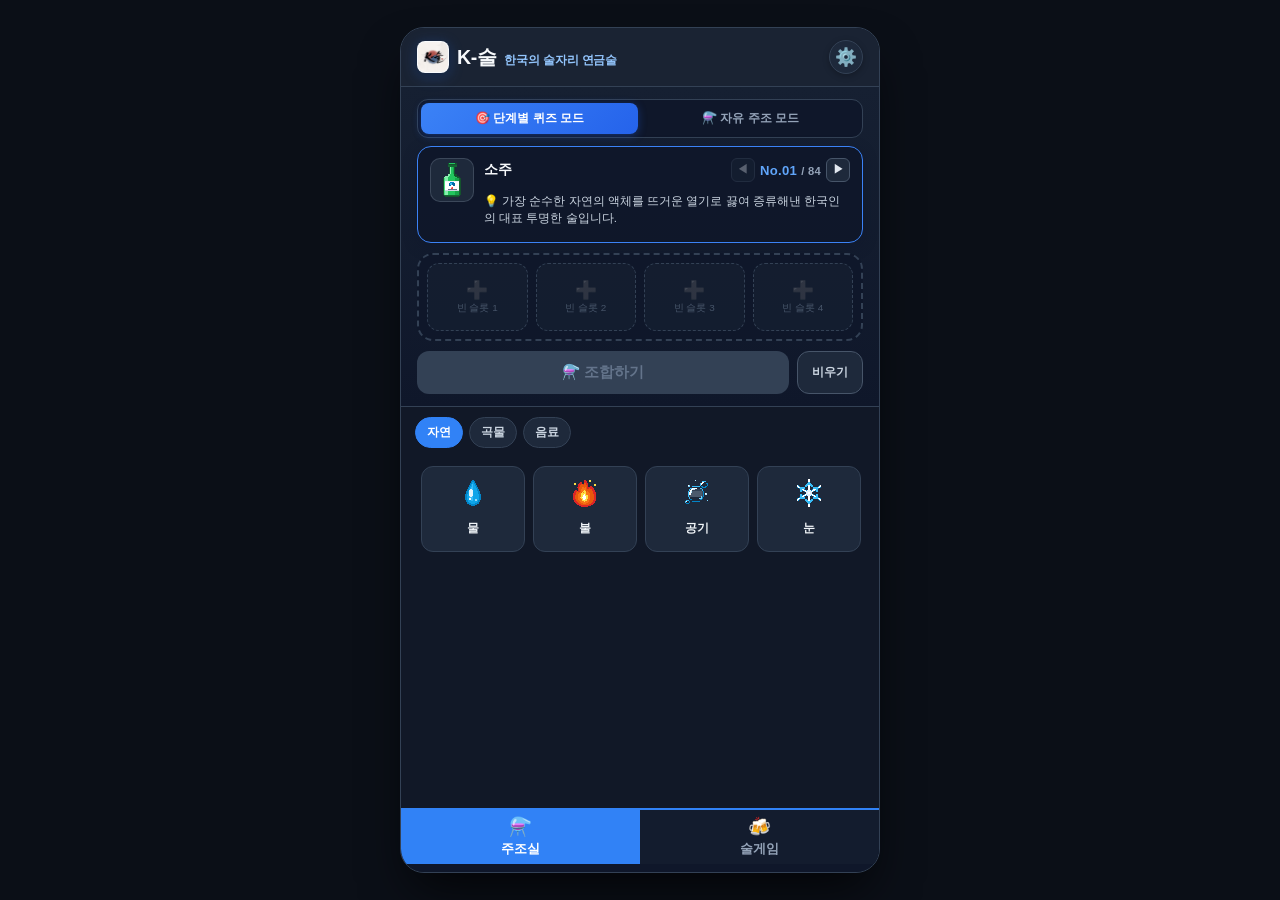
==== commit b3d18c83: "feat(tycoon): restrict customer orders strictly to alcohol, drink, and final combo recipes" ====
--- a/index.html
+++ b/index.html
@@ -194,9 +194,9 @@
 <script src="./src/js/ui/party/games/MarketMemoryGame.js?v=20261102_03"></script>
 <script src="./src/js/ui/party/games/IamGroundGame.js?v=20261102_05"></script>
 <script src="./src/js/ui/party/PartyGameHubView.js?v=20261103_20"></script>
-<script src="./src/js/core/tycoon/TycoonCustomerPool.js?v=20261105_01"></script>
+<script src="./src/js/core/tycoon/TycoonCustomerPool.js?v=20261105_05"></script>
 <script src="./src/js/core/tycoon/TycoonLeaderboardService.js?v=20261103_01"></script>
-<script src="./src/js/core/tycoon/TycoonEngine.js?v=20261105_04"></script>
+<script src="./src/js/core/tycoon/TycoonEngine.js?v=20261105_05"></script>
 <script src="./src/js/ui/TycoonView.js?v=20261105_04"></script>
 <script src="./src/js/app.js?v=20261105_01"></script>
 </body>
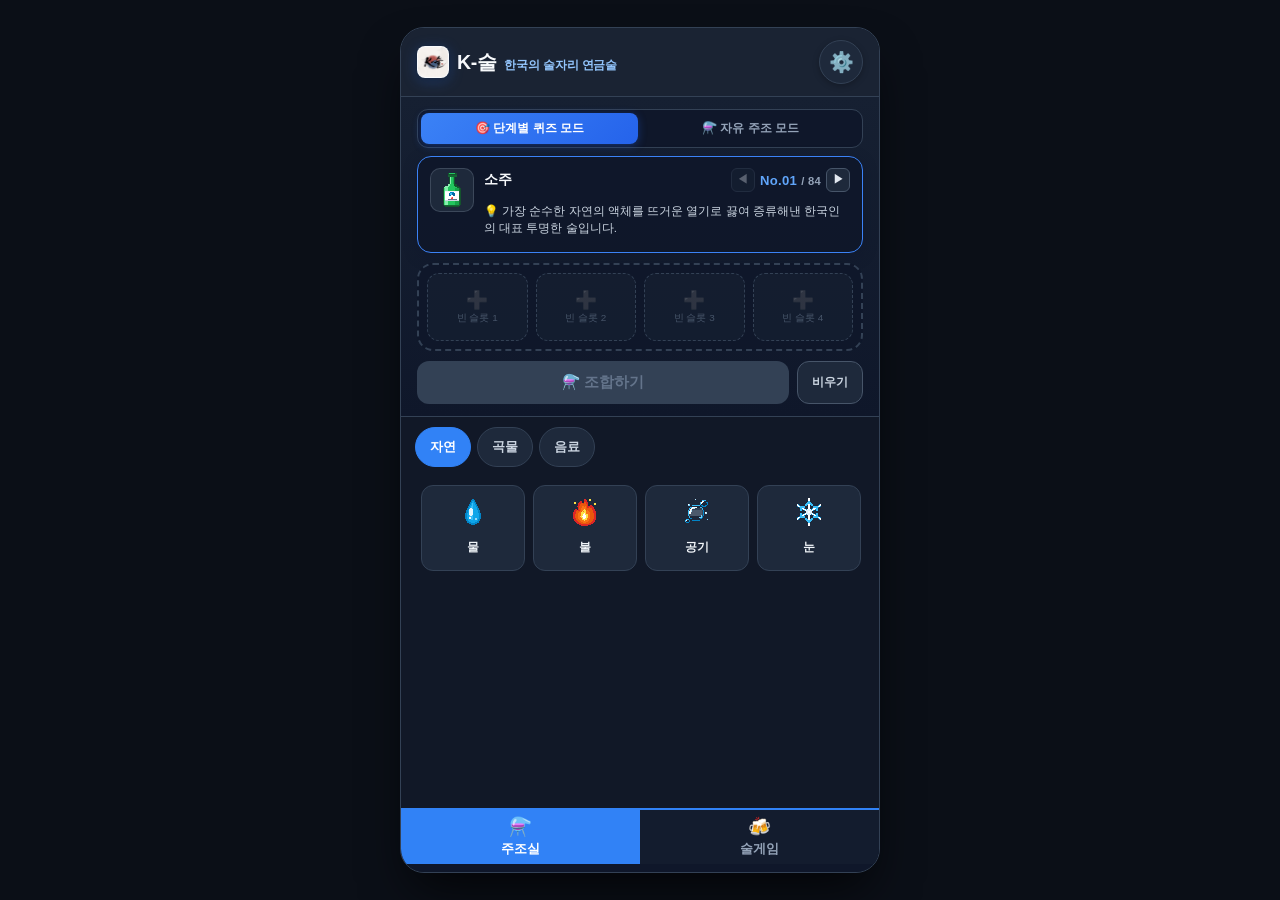
==== commit dbcc179d: "fix: resolve 6 UI/UX issues including settings focus trap, hash routing, craft retry pot retention, " ====
--- a/index.html
+++ b/index.html
@@ -15,14 +15,14 @@
   <meta property="og:url" content="https://jhm9595.github.io/KSool_Gemini/">
   <!-- 모듈형 스타일시트 -->
   <link rel="stylesheet" href="./src/css/variables.css?v=20261105_01">
-  <link rel="stylesheet" href="./src/css/layout.css?v=20261102_05">
-  <link rel="stylesheet" href="./src/css/brew.css?v=20261103_01">
+  <link rel="stylesheet" href="./src/css/layout.css?v=20261107_01">
+  <link rel="stylesheet" href="./src/css/brew.css?v=20261107_01">
   <link rel="stylesheet" href="./src/css/pickers/picker_common.css?v=20261101_3">
-  <link rel="stylesheet" href="./src/css/hint_center.css?v=20261104_01">
+  <link rel="stylesheet" href="./src/css/hint_center.css?v=20261107_01">
   <link rel="stylesheet" href="./src/css/fridge_recommender.css?v=20261102_13">
   <link rel="stylesheet" href="./src/css/suggestion_board.css?v=20261102_01">
   <link rel="stylesheet" href="./src/css/party_games.css?v=20261102_16">
-  <link rel="stylesheet" href="./src/css/tycoon.css?v=20261105_04">
+  <link rel="stylesheet" href="./src/css/tycoon.css?v=20261105_05">
 </head>
 <body>
 
@@ -173,17 +173,17 @@
 <script src="./src/js/core/hint/ImageMinigameSuite.js?v=20261103_3"></script>
 <script src="./src/js/core/fridge/FridgeMatcherEngine.js?v=20261101_7"></script>
 <script src="./src/js/core/suggestion/SuggestionService.js?v=20261101_10"></script>
-<script src="./src/js/core/AlchemyEngine.js?v=20261101_7"></script>
+<script src="./src/js/core/AlchemyEngine.js?v=20261107_01"></script>
 <script src="./src/js/ui/pickers/DetailPickerRegistry.js?v=20261102_01"></script>
-<script src="./src/js/ui/ScratchCardView.js?v=20261103_20"></script>
+<script src="./src/js/ui/ScratchCardView.js?v=20261107_01"></script>
 <script src="./src/js/ui/HintModalView.js?v=20261104_06"></script>
 <script src="./src/js/ui/FridgeRecommenderView.js?v=20261102_01"></script>
 <script src="./src/js/services/RecipeAnalysisIntegrator.js?v=20261103_01"></script>
 <script src="./src/js/ui/RecipeInspectorModalView.js?v=20261102_02"></script>
 <script src="./src/js/ui/SuggestionBoardView.js?v=20261102_02"></script>
-<script src="./src/js/ui/SettingsModalView.js?v=20261101_4"></script>
+<script src="./src/js/ui/SettingsModalView.js?v=20261107_01"></script>
 <script src="./src/js/ui/party/PartySoundSynth.js?v=20261102_02"></script>
-<script src="./src/js/ui/party/games/UpAndDownGame.js?v=20261102_05"></script>
+<script src="./src/js/ui/party/games/UpAndDownGame.js?v=20261106_01"></script>
 <script src="./src/js/ui/party/games/CapFlickGame.js?v=20261103_20"></script>
 <script src="./src/js/ui/party/games/SurfaceTensionGame.js?v=20261101_9"></script>
 <script src="./src/js/ui/party/games/BottleSpinGame.js?v=20261102_01"></script>
@@ -197,7 +197,7 @@
 <script src="./src/js/core/tycoon/TycoonCustomerPool.js?v=20261105_05"></script>
 <script src="./src/js/core/tycoon/TycoonLeaderboardService.js?v=20261103_01"></script>
 <script src="./src/js/core/tycoon/TycoonEngine.js?v=20261105_05"></script>
-<script src="./src/js/ui/TycoonView.js?v=20261105_04"></script>
-<script src="./src/js/app.js?v=20261105_01"></script>
+<script src="./src/js/ui/TycoonView.js?v=20261105_05"></script>
+<script src="./src/js/app.js?v=20261107_01"></script>
 </body>
 </html>
--- a/src/css/layout.css
+++ b/src/css/layout.css
@@ -311,17 +311,20 @@
   background: #1e293b;
   color: #e2e8f0;
   border: 1px solid #334155;
-  width: 34px;
-  height: 34px;
+  width: 44px;
+  height: 44px;
+  min-width: 44px;
+  min-height: 44px;
   border-radius: 50%;
   display: flex;
   align-items: center;
   justify-content: center;
-  font-size: 1.1rem;
+  font-size: 1.25rem;
   cursor: pointer;
   transition: all 0.2s ease;
   box-shadow: 0 2px 6px rgba(0, 0, 0, 0.25);
   flex-shrink: 0;
+  touch-action: manipulation;
 }
 
 .header-settings-btn:hover {
--- a/src/css/brew.css
+++ b/src/css/brew.css
@@ -647,15 +647,22 @@
 }
 
 .cat-chip {
-  padding: 6px 11px;
+  min-height: 40px;
+  padding: 8px 14px;
   border-radius: 999px;
   border: 1px solid #334155;
   background: #1e293b;
   color: #cbd5e1;
-  font-size: 0.75rem;
+  font-size: 0.8rem;
   font-weight: 700;
   white-space: nowrap;
   cursor: pointer;
+  display: inline-flex;
+  align-items: center;
+  justify-content: center;
+  box-sizing: border-box;
+  touch-action: manipulation;
+  transition: all 0.15s ease;
 }
 
 .cat-chip.active {
--- a/src/css/hint_center.css
+++ b/src/css/hint_center.css
@@ -1515,6 +1515,9 @@
   background: #1e293b;
   border: 1px solid #475569;
   color: #e2e8f0;
+  white-space: nowrap;
+  word-break: keep-all;
+  padding: 10px 8px;
 }
 
 .nono-action-btn.active {
@@ -1525,7 +1528,12 @@
 }
 
 .nono-action-btn.reset {
-  max-width: 90px;
+  flex: 0 0 auto;
+  min-width: fit-content;
+  max-width: none;
+  white-space: nowrap;
+  word-break: keep-all;
+  padding: 10px 14px;
 }
 
 /* 4. 미니게임 선택 로비 (MINIGAME_SELECT) */
@@ -1893,4 +1901,25 @@
   transition: opacity 0.65s cubic-bezier(0.25, 0.1, 0.25, 1);
 }
 
-
+.scratch-guide-hint {
+  position: absolute;
+  top: 50%;
+  left: 50%;
+  transform: translate(-50%, -50%);
+  z-index: 3;
+  pointer-events: none;
+  font-size: 0.78rem;
+  font-weight: 800;
+  color: #0f172a;
+  text-shadow: 0 1px 0 rgba(255, 255, 255, 0.6);
+  white-space: nowrap;
+  user-select: none;
+  transition: opacity 0.2s ease, transform 0.2s ease;
+}
+
+.scratch-guide-hint.hidden {
+  opacity: 0;
+  transform: translate(-50%, -50%) scale(0.95);
+}
+
+
--- a/src/css/tycoon.css
+++ b/src/css/tycoon.css
@@ -284,25 +284,25 @@
   to { transform: translateX(1.5px) rotate(1deg); }
 }
 
-/* 붕어빵 타이쿤 스타일 주문 말풍선 (손님 오른쪽 어깨 위 배치로 캐릭터는 항상 접시 정중앙 유지) */
+/* 붕어빵 타이쿤 스타일 주문 말풍선 (아이콘 + 주류/음료명 + 대기시간 게이지만 담는 컴팩트 말풍선) */
 .counter-order-bubble {
   position: absolute;
   left: calc(50% + 36px);
-  right: 6px;
   bottom: 34%;
+  width: fit-content;
+  min-width: 96px;
+  max-width: 154px;
   pointer-events: auto;
   background: rgba(255, 255, 255, 0.96);
   color: #0f172a;
   border: 2.5px solid #1e293b;
-  border-radius: 15px;
-  padding: 6px 9px 5px;
-  min-width: 128px;
-  max-width: 176px;
+  border-radius: 14px;
+  padding: 6px 9px 6px;
   box-shadow: 0 6px 16px rgba(0, 0, 0, 0.55);
   cursor: pointer;
   display: flex;
   flex-direction: column;
-  gap: 4px;
+  gap: 5px;
   animation: bubblePopIn 0.22s ease-out;
 }
 
@@ -377,21 +377,6 @@
   justify-content: center;
 }
 
-.bubble-drink-meta {
-  flex: 1;
-  min-width: 0;
-  display: flex;
-  flex-direction: column;
-  gap: 2px;
-}
-
-.bubble-qty-row {
-  display: flex;
-  align-items: center;
-  justify-content: space-between;
-  gap: 4px;
-}
-
 .bubble-drink-name {
   font-size: 0.78rem;
   font-weight: 900;
@@ -399,35 +384,7 @@
   white-space: nowrap;
   overflow: hidden;
   text-overflow: ellipsis;
-}
-
-.bubble-qty-badge {
-  background: #0f172a;
-  color: #fde047;
-  font-size: 0.68rem;
-  font-weight: 900;
-  padding: 1px 6px;
-  border-radius: 999px;
-  flex-shrink: 0;
-}
-
-.bubble-price-row {
-  display: flex;
-  align-items: center;
-  justify-content: space-between;
-  gap: 4px;
-}
-
-.bubble-price-tag {
-  font-size: 0.66rem;
-  font-weight: 900;
-  color: #b45309;
-}
-
-.bubble-sec-tag {
-  font-size: 0.62rem;
-  font-weight: 800;
-  color: #475569;
+  line-height: 1.2;
 }
 
 .bubble-patience-track {
@@ -1414,6 +1371,16 @@
 .nb-top { display: flex; align-items: center; gap: 5px; }
 .nb-name { font-weight: 900; color: #f8fafc; }
 .nb-group { font-size: 0.62rem; color: #94a3b8; }
+.nb-price-badge {
+  font-size: 0.66rem;
+  font-weight: 900;
+  color: #fde047;
+  background: rgba(245, 158, 11, 0.16);
+  border: 1px solid rgba(245, 158, 11, 0.45);
+  border-radius: 999px;
+  padding: 1px 7px;
+  flex-shrink: 0;
+}
 .nb-fav { display: inline-flex; align-items: center; gap: 4px; color: #fde047; }
 
 /* 게임 오버 */
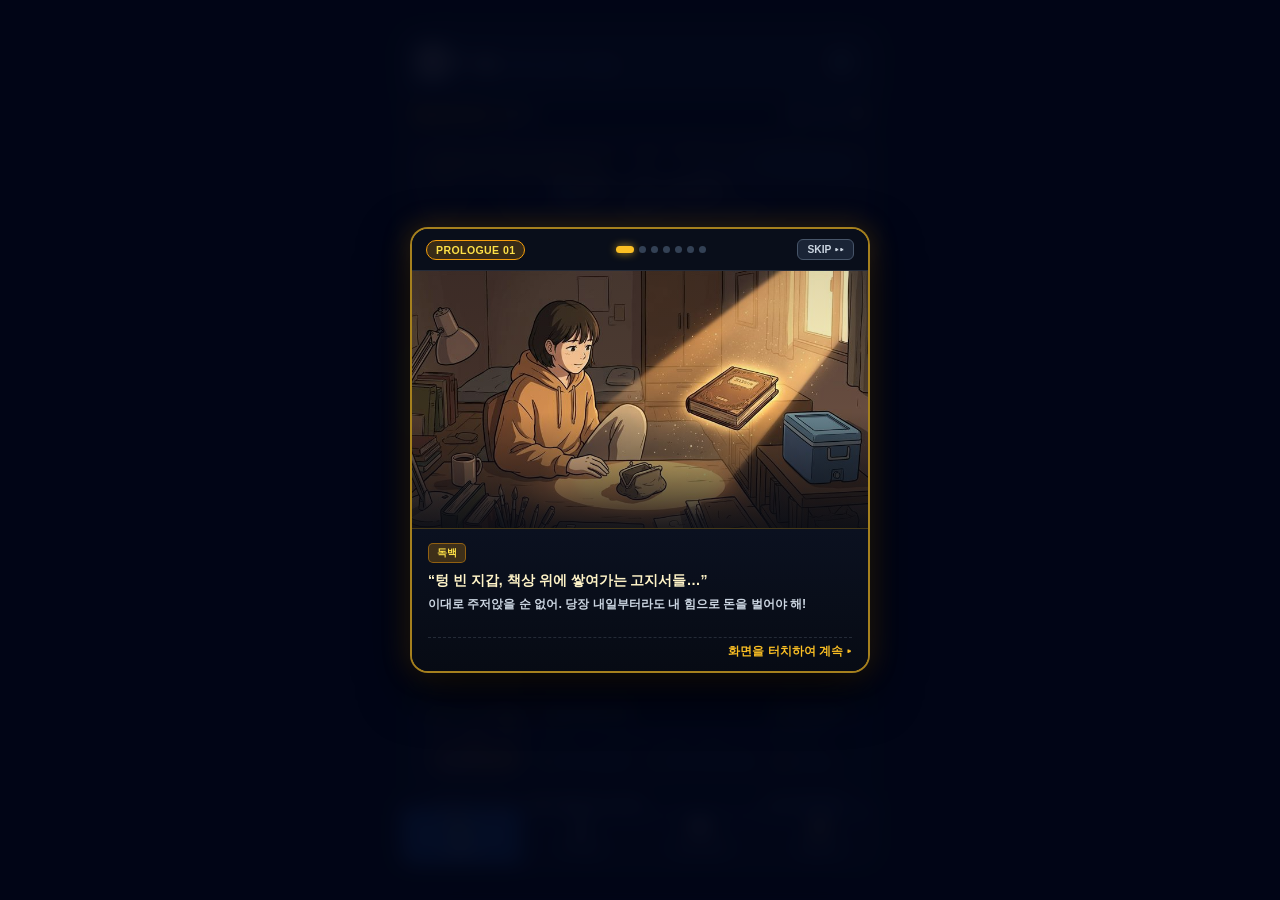
==== commit 6cc81dcd: "feat(core,tycoon,story): restructure into Tycoon-centered 6-stage progression with story/tutorial cu" ====
--- a/index.html
+++ b/index.html
@@ -10,19 +10,19 @@
   <link rel="apple-touch-icon" sizes="192x192" href="./assets/app_icon_192.png">
   <meta property="og:type" content="website">
   <meta property="og:title" content="K-술: 한국의 술자리 연금술">
-  <meta property="og:description" content="소주, 맥주, 막걸리부터 이색 칵테일까지! 나만의 황금비율 술자리 연금술 도감을 완성해보세요.">
+  <meta property="og:description" content="길거리 노점 음료수부터 미래도시 바의 특산 명주까지! 나만의 황금비율 주막 타이쿤 & 연금술 도감을 완성해보세요.">
   <meta property="og:image" content="https://jhm9595.github.io/KSool_Gemini/assets/og_image.png">
   <meta property="og:url" content="https://jhm9595.github.io/KSool_Gemini/">
   <!-- 모듈형 스타일시트 -->
-  <link rel="stylesheet" href="./src/css/variables.css?v=20261105_01">
-  <link rel="stylesheet" href="./src/css/layout.css?v=20261107_01">
-  <link rel="stylesheet" href="./src/css/brew.css?v=20261107_01">
+  <link rel="stylesheet" href="./src/css/variables.css?v=20261107_02">
+  <link rel="stylesheet" href="./src/css/layout.css?v=20261107_02">
+  <link rel="stylesheet" href="./src/css/brew.css?v=20261107_02">
   <link rel="stylesheet" href="./src/css/pickers/picker_common.css?v=20261101_3">
-  <link rel="stylesheet" href="./src/css/hint_center.css?v=20261107_01">
+  <link rel="stylesheet" href="./src/css/hint_center.css?v=20261107_02">
   <link rel="stylesheet" href="./src/css/fridge_recommender.css?v=20261102_13">
   <link rel="stylesheet" href="./src/css/suggestion_board.css?v=20261102_01">
   <link rel="stylesheet" href="./src/css/party_games.css?v=20261102_16">
-  <link rel="stylesheet" href="./src/css/tycoon.css?v=20261105_05">
+  <link rel="stylesheet" href="./src/css/tycoon.css?v=20261107_02">
 </head>
 <body>
 
@@ -51,20 +51,23 @@
     </div>
   </header>
 
-  <!-- [탭 1] 주조실 (Crafting View) -->
-  <section id="view-brew" class="view active">
+  <!-- [탭 1] 점포 영업 (Tycoon Main Game View - 기본 메인 화면) -->
+  <section id="view-tycoon" class="view active"></section>
+
+  <!-- [탭 2] 연구실 (Research Lab / Crafting View) -->
+  <section id="view-brew" class="view">
     <div class="pot-section">
-      <!-- 단계별 넘버링 퀴즈 모드 & 자유 주조 모드 전환 패널 -->
+      <!-- 단계별 넘버링 연구 모드 & 자유 연구 모드 전환 패널 -->
       <div id="brew-step-quiz-bar" class="brew-step-quiz-bar"></div>
 
       <!-- 동적 조합 슬롯 (초안 4칸, 무제한 확장 가능) -->
       <div id="pot-slots-grid" class="pot-slots-grid"></div>
 
-      <!-- 기 주조 레시피 실시간 감지 알림 바 -->
+      <!-- 기 연구 레시피 실시간 감지 알림 바 -->
       <div id="pot-match-notice" class="pot-match-notice"></div>
 
       <div class="pot-actions">
-        <button id="mix-btn" class="mix-btn" disabled>⚗️ 조합하기</button>
+        <button id="mix-btn" class="mix-btn" disabled>🔬 조합하기</button>
         <button id="clear-pot-btn" class="clear-pot-btn">비우기</button>
       </div>
     </div>
@@ -76,54 +79,56 @@
     </div>
   </section>
 
-  <!-- [탭 2] 도감 & 3대 힌트 센터 진입 뷰 -->
+  <!-- [탭 3] 도감 & 3대 힌트 센터 진입 뷰 -->
   <section id="view-collection" class="view">
     <div class="collection-header">
       <div class="collection-top-row">
         <div id="recipe-cat-bar" class="cat-filter-bar"></div>
         <div class="progress-pill collection-progress-pill">
-          도감 <span id="unlocked-count">0 / 56</span>
+          도감 <span id="unlocked-count">0 / 84</span>
         </div>
       </div>
     </div>
     <div id="sool-grid" class="sool-grid"></div>
   </section>
 
-  <!-- [탭 3] 내 냉장고 술 조합 추천기 & 랜덤 고르기 뷰 -->
+  <!-- [탭 4] 내 냉장고 술 조합 추천기 & 랜덤 고르기 뷰 -->
   <section id="view-fridge" class="view"></section>
 
-  <!-- [탭 4] 초간단 조합 추천 & 관리자 '딸깍' 뷰 -->
+  <!-- [탭 5] 초간단 조합 추천 & 관리자 '딸깍' 뷰 -->
   <section id="view-suggestions" class="view"></section>
 
-  <!-- [탭 5] 오프라인 술자리 패스앤플레이 미니게임 뷰 -->
+  <!-- [탭 6] 오프라인 술자리 패스앤플레이 미니게임 뷰 -->
   <section id="view-party" class="view"></section>
-
-  <!-- [탭 6] 도감 100% 마스터 전용 본게임: 주막 타이쿤 뷰 -->
-  <section id="view-tycoon" class="view"></section>
 
   <!-- 모바일 하단 메인 탭 네비게이션 (Bottom Bar) -->
   <nav class="tab-bar">
-    <button class="tab-btn active" data-tab-target="brew">
-      <span style="font-size:1.15rem;">⚗️</span>
-      <span>주조실</span>
-    </button>
-    <button class="tab-btn" data-tab-target="tycoon" style="display:none;">
-      <span style="font-size:1.15rem;">🏮</span>
-      <span>타이쿤</span>
+    <button class="tab-btn active" data-tab-target="tycoon">
+      <span style="font-size:1.15rem;">🏪</span>
+      <span>점포</span>
+    </button>
+    <button class="tab-btn" data-tab-target="brew">
+      <span style="font-size:1.15rem;">🔬</span>
+      <span>연구실</span>
     </button>
     <button class="tab-btn" data-tab-target="collection">
-      <span style="font-size:1.15rem;">📜</span>
+      <span style="font-size:1.15rem;">📖</span>
       <span>도감·힌트</span>
-    </button>
-    <button class="tab-btn" data-tab-target="suggestions">
-      <span style="font-size:1.15rem;">👍</span>
-      <span>추천</span>
     </button>
     <button class="tab-btn" data-tab-target="party">
       <span style="font-size:1.15rem;">🍻</span>
       <span>술게임</span>
     </button>
+    <button class="tab-btn" data-tab-target="suggestions" style="display:none;">
+      <span style="font-size:1.15rem;">👍</span>
+      <span>추천</span>
+    </button>
   </nav>
+
+  <!-- [모달 0] 프롤로그 스토리 & 애니메이션 튜토리얼 컷신 모달 -->
+  <div id="story-tutorial-modal" class="modal-overlay story-cutscene-overlay">
+    <div id="story-tutorial-content" class="story-cutscene-modal-card"></div>
+  </div>
 
   <!-- [모달 1] 대표 재료별 전용 상세 재료 선택 모달 (팔도 지도 / 소주 쇼케이스 등) -->
   <div id="detail-picker-modal" class="modal-overlay">
@@ -157,16 +162,16 @@
 </div>
 
 <!-- OOP 모듈 로드 (오프라인/로컬 file:// 및 웹서버 100% 호환) -->
-<script src="./src/js/config/SeedDataBundle.js?v=20261103_20"></script>
+<script src="./src/js/config/SeedDataBundle.js?v=20261107_02"></script>
 <script src="./src/js/services/PixelIconRegistry.js?v=20261102_06"></script>
 <script src="./src/js/config/GameConfig.js?v=20261101_7"></script>
 <script src="./src/js/services/BrandResolver.js?v=20261101_7"></script>
 <script src="./src/js/services/StorageService.js?v=20261105_01"></script>
 <script src="./src/js/services/AdService.js?v=20261101_1"></script>
 <script src="./src/js/core/CraftingPot.js?v=20261101_7"></script>
-<script src="./src/js/core/ProgressionEngine.js?v=20261101_9"></script>
+<script src="./src/js/core/ProgressionEngine.js?v=20261107_02"></script>
 <script src="./src/js/core/RecipeBook.js?v=20261102_01"></script>
-<script src="./src/js/core/InventoryManager.js?v=20261103_05"></script>
+<script src="./src/js/core/InventoryManager.js?v=20261107_02"></script>
 <script src="./src/js/core/hint/FeedbackHintStrategy.js?v=20261101_7"></script>
 <script src="./src/js/core/hint/BaseballHintEngine.js?v=20261101_7"></script>
 <script src="./src/js/core/hint/RatioHintProvider.js?v=20261101_7"></script>
@@ -176,12 +181,13 @@
 <script src="./src/js/core/AlchemyEngine.js?v=20261107_01"></script>
 <script src="./src/js/ui/pickers/DetailPickerRegistry.js?v=20261102_01"></script>
 <script src="./src/js/ui/ScratchCardView.js?v=20261107_01"></script>
-<script src="./src/js/ui/HintModalView.js?v=20261104_06"></script>
+<script src="./src/js/ui/HintModalView.js?v=20261107_02"></script>
 <script src="./src/js/ui/FridgeRecommenderView.js?v=20261102_01"></script>
 <script src="./src/js/services/RecipeAnalysisIntegrator.js?v=20261103_01"></script>
 <script src="./src/js/ui/RecipeInspectorModalView.js?v=20261102_02"></script>
 <script src="./src/js/ui/SuggestionBoardView.js?v=20261102_02"></script>
-<script src="./src/js/ui/SettingsModalView.js?v=20261107_01"></script>
+<script src="./src/js/ui/SettingsModalView.js?v=20261107_02"></script>
+<script src="./src/js/ui/StoryTutorialModalView.js?v=20261107_02"></script>
 <script src="./src/js/ui/party/PartySoundSynth.js?v=20261102_02"></script>
 <script src="./src/js/ui/party/games/UpAndDownGame.js?v=20261106_01"></script>
 <script src="./src/js/ui/party/games/CapFlickGame.js?v=20261103_20"></script>
@@ -196,8 +202,8 @@
 <script src="./src/js/ui/party/PartyGameHubView.js?v=20261103_20"></script>
 <script src="./src/js/core/tycoon/TycoonCustomerPool.js?v=20261105_05"></script>
 <script src="./src/js/core/tycoon/TycoonLeaderboardService.js?v=20261103_01"></script>
-<script src="./src/js/core/tycoon/TycoonEngine.js?v=20261105_05"></script>
-<script src="./src/js/ui/TycoonView.js?v=20261105_05"></script>
-<script src="./src/js/app.js?v=20261107_01"></script>
+<script src="./src/js/core/tycoon/TycoonEngine.js?v=20261107_02"></script>
+<script src="./src/js/ui/TycoonView.js?v=20261107_02"></script>
+<script src="./src/js/app.js?v=20261107_02"></script>
 </body>
 </html>
--- a/src/css/brew.css
+++ b/src/css/brew.css
@@ -1152,3 +1152,165 @@
 .quiz-desc-locked:hover .quiz-lock-label {
   color: #7dd3fc;
 }
+
+/* =========================================================================
+   연구실(Research Lab) 점포 자금 바 & 재료 구매 상점 연동 스타일
+   ========================================================================= */
+.brew-lab-economy-bar {
+  display: flex;
+  align-items: center;
+  justify-content: space-between;
+  gap: 6px;
+  background: rgba(9, 13, 22, 0.88);
+  border: 1px solid rgba(56, 189, 248, 0.35);
+  border-radius: 10px;
+  padding: 5px 8px;
+  margin-bottom: 5px;
+}
+
+.lab-econ-left {
+  display: flex;
+  align-items: center;
+  gap: 7px;
+  min-width: 0;
+}
+
+.lab-stage-tag {
+  font-size: 0.68rem;
+  font-weight: 900;
+  color: #7dd3fc;
+  white-space: nowrap;
+}
+
+.lab-wallet-tag {
+  font-size: 0.72rem;
+  color: #e2e8f0;
+  white-space: nowrap;
+}
+
+.lab-wallet-tag b {
+  color: #fde047;
+}
+
+.lab-econ-right {
+  display: flex;
+  align-items: center;
+  gap: 5px;
+  flex-shrink: 0;
+}
+
+.lab-quick-btn {
+  padding: 4px 8px;
+  border-radius: 7px;
+  font-size: 0.65rem;
+  font-weight: 900;
+  cursor: pointer;
+  border: 1px solid transparent;
+  white-space: nowrap;
+}
+
+.lab-quick-btn.shop-btn {
+  background: rgba(245, 158, 11, 0.22);
+  border-color: #f59e0b;
+  color: #fde047;
+}
+
+.lab-quick-btn.shop-btn.active {
+  background: #f59e0b;
+  color: #090d16;
+}
+
+.lab-quick-btn.tycoon-btn {
+  background: rgba(16, 185, 129, 0.22);
+  border-color: #10b981;
+  color: #6ee7b7;
+}
+
+.quiz-shop-needed-banner {
+  width: 100%;
+  margin-top: 4px;
+  padding: 5px 8px;
+  border-radius: 7px;
+  background: rgba(245, 158, 11, 0.16);
+  border: 1px solid rgba(245, 158, 11, 0.5);
+  color: #fde047;
+  font-size: 0.66rem;
+  font-weight: 800;
+  display: flex;
+  align-items: center;
+  justify-content: space-between;
+  gap: 6px;
+  cursor: pointer;
+  text-align: left;
+}
+
+.quiz-shop-needed-banner b {
+  color: #ffffff;
+  background: #d97706;
+  padding: 2px 6px;
+  border-radius: 5px;
+  white-space: nowrap;
+  flex-shrink: 0;
+}
+
+.cat-chip.lab-shop-cat-chip {
+  border-color: rgba(245, 158, 11, 0.65);
+  color: #fde047;
+  background: rgba(120, 53, 15, 0.35);
+}
+
+.cat-chip.lab-shop-cat-chip.active {
+  background: linear-gradient(135deg, #f59e0b, #d97706);
+  border-color: #fde047;
+  color: #090d16;
+}
+
+.ing-card.lab-shop-card {
+  padding-top: 20px;
+}
+
+.ing-card.lab-shop-card.can-buy {
+  border-color: #f59e0b;
+  background: linear-gradient(160deg, rgba(120, 53, 15, 0.32), rgba(15, 23, 42, 0.95));
+  box-shadow: 0 0 8px rgba(245, 158, 11, 0.22);
+}
+
+.ing-card.lab-shop-card.locked-funds {
+  opacity: 0.62;
+  border-style: dashed;
+}
+
+.ing-card.lab-shop-card.is-owned {
+  border-color: rgba(52, 211, 153, 0.45);
+}
+
+.shop-card-price-tag {
+  position: absolute;
+  top: 3px;
+  right: 3px;
+  font-size: 0.56rem;
+  font-weight: 900;
+  padding: 1px 5px;
+  border-radius: 5px;
+  background: #1e293b;
+  color: #94a3b8;
+  border: 1px solid #475569;
+}
+
+.shop-card-price-tag.buyable {
+  background: #f59e0b;
+  color: #090d16;
+  border-color: #fde047;
+}
+
+.shop-card-price-tag.owned {
+  background: rgba(16, 185, 129, 0.22);
+  color: #6ee7b7;
+  border-color: #10b981;
+}
+
+.shop-card-sub {
+  font-size: 0.56rem;
+  font-weight: 900;
+  color: #fde047;
+}
--- a/src/css/tycoon.css
+++ b/src/css/tycoon.css
@@ -1473,3 +1473,511 @@
   font-weight: 800;
   cursor: pointer;
 }
+
+/* =========================================================================
+   6. 점포 마스터 현황 박스 · 재료 상점 모달 · 해금 조건 배지
+   ========================================================================= */
+.hud-pill.growth-pill {
+  background: rgba(16, 185, 129, 0.22);
+  border: 1px solid #34d399;
+  color: #6ee7b7;
+  font-weight: 900;
+}
+
+.hero-top-row {
+  width: 100%;
+  display: flex;
+  align-items: center;
+  justify-content: space-between;
+  gap: 6px;
+}
+
+.hero-story-replay-btn {
+  background: rgba(15, 23, 42, 0.9);
+  border: 1px solid #38bdf8;
+  color: #7dd3fc;
+  font-size: 0.62rem;
+  font-weight: 800;
+  padding: 3px 8px;
+  border-radius: 999px;
+  cursor: pointer;
+  white-space: nowrap;
+}
+
+.stage-mastery-box {
+  width: 100%;
+  margin-top: 4px;
+  background: rgba(9, 13, 22, 0.86);
+  border: 1px solid rgba(148, 163, 184, 0.35);
+  border-radius: 10px;
+  padding: 8px;
+  display: flex;
+  flex-direction: column;
+  gap: 6px;
+  box-sizing: border-box;
+}
+
+.mastery-stat-row {
+  display: flex;
+  align-items: center;
+  justify-content: center;
+  flex-wrap: wrap;
+  gap: 5px;
+  font-size: 0.66rem;
+  color: #cbd5e1;
+}
+
+.mastery-stat-row .m-label {
+  color: #94a3b8;
+  font-weight: 700;
+}
+
+.mastery-stat-row .m-val {
+  color: #fde047;
+  font-weight: 900;
+}
+
+.mastery-stat-row .m-val.is-clear {
+  color: #34d399;
+}
+
+.mastery-stat-row .m-divider {
+  opacity: 0.35;
+}
+
+.mastery-actions-row {
+  display: grid;
+  grid-template-columns: 1fr 1fr;
+  gap: 6px;
+}
+
+.lobby-prep-btn {
+  padding: 7px 6px;
+  border-radius: 8px;
+  font-size: 0.68rem;
+  font-weight: 900;
+  cursor: pointer;
+  border: 1px solid transparent;
+  white-space: nowrap;
+  overflow: hidden;
+  text-overflow: ellipsis;
+}
+
+.lobby-prep-btn.prep-lab-btn {
+  background: linear-gradient(135deg, #2563eb, #0ea5e9);
+  color: #ffffff;
+  border-color: #38bdf8;
+}
+
+.lobby-prep-btn.prep-shop-btn {
+  background: linear-gradient(135deg, #d97706, #f59e0b);
+  color: #090d16;
+  border-color: #fde047;
+}
+
+.tycoon-mode-card.mode-growth-card {
+  border-color: rgba(16, 185, 129, 0.65);
+  background: linear-gradient(145deg, rgba(6, 78, 59, 0.32), rgba(15, 23, 42, 0.94));
+}
+
+.tycoon-mode-card.needs-research-pulse {
+  border-color: #38bdf8;
+  box-shadow: 0 0 12px rgba(56, 189, 248, 0.3);
+}
+
+.tycoon-mode-card.is-locked-mode {
+  opacity: 0.72;
+  border-color: #334155;
+}
+
+.tycoon-start-btn.start-growth {
+  background: linear-gradient(135deg, #10b981, #34d399);
+  color: #052e16;
+}
+
+.tycoon-mode-card.is-locked-mode .tycoon-start-btn {
+  background: #1e293b;
+  color: #94a3b8;
+  border: 1px solid #475569;
+}
+
+.stage-unlock-reqs {
+  display: flex;
+  flex-wrap: wrap;
+  gap: 4px;
+  margin-top: 2px;
+}
+
+.req-pill {
+  font-size: 0.56rem;
+  font-weight: 800;
+  padding: 2px 6px;
+  border-radius: 5px;
+  background: rgba(15, 23, 42, 0.9);
+  border: 1px solid #334155;
+  color: #94a3b8;
+}
+
+.req-pill.done {
+  border-color: rgba(52, 211, 153, 0.5);
+  color: #6ee7b7;
+  background: rgba(6, 78, 59, 0.35);
+}
+
+.req-pill.active-prog {
+  border-color: rgba(251, 191, 36, 0.45);
+  color: #fde047;
+}
+
+/* 상점 서브모달 */
+.shop-modal-card {
+  border-color: #f59e0b;
+}
+
+.shop-wallet-bar {
+  background: rgba(9, 13, 22, 0.9);
+  border: 1px solid #334155;
+  border-radius: 8px;
+  padding: 6px 9px;
+  display: flex;
+  flex-direction: column;
+  gap: 2px;
+  font-size: 0.72rem;
+  color: #f8fafc;
+}
+
+.shop-wallet-bar b {
+  color: #fde047;
+}
+
+.shop-wallet-bar small {
+  font-size: 0.6rem;
+  color: #94a3b8;
+}
+
+.shop-free-starter-notice {
+  background: rgba(16, 185, 129, 0.14);
+  border: 1px solid rgba(52, 211, 153, 0.4);
+  color: #a7f3d0;
+  border-radius: 8px;
+  padding: 6px 8px;
+  font-size: 0.64rem;
+  margin-bottom: 4px;
+}
+
+.shop-stage-group {
+  display: flex;
+  flex-direction: column;
+  gap: 5px;
+  margin-bottom: 8px;
+}
+
+.shop-stage-title {
+  font-size: 0.72rem;
+  font-weight: 900;
+  color: #38bdf8;
+  padding: 2px 4px;
+}
+
+.shop-stage-items {
+  display: flex;
+  flex-direction: column;
+  gap: 5px;
+}
+
+.shop-ing-row {
+  background: rgba(9, 13, 22, 0.85);
+  border: 1px solid #334155;
+  border-radius: 9px;
+  padding: 7px 9px;
+  display: flex;
+  align-items: center;
+  gap: 8px;
+}
+
+.shop-ing-row.is-owned {
+  border-color: rgba(52, 211, 153, 0.35);
+  opacity: 0.82;
+}
+
+.shop-ing-icon {
+  width: 34px;
+  height: 34px;
+  display: flex;
+  align-items: center;
+  justify-content: center;
+  flex-shrink: 0;
+}
+
+.shop-ing-info {
+  flex: 1;
+  min-width: 0;
+  display: flex;
+  flex-direction: column;
+  gap: 2px;
+}
+
+.shop-ing-title {
+  display: flex;
+  align-items: center;
+  gap: 6px;
+}
+
+.shop-ing-name {
+  font-size: 0.74rem;
+  font-weight: 900;
+  color: #f8fafc;
+}
+
+.shop-ing-price {
+  font-size: 0.66rem;
+  font-weight: 900;
+  color: #fde047;
+}
+
+.shop-ing-hint {
+  font-size: 0.62rem;
+  color: #94a3b8;
+}
+
+.shop-owned-badge {
+  font-size: 0.64rem;
+  font-weight: 900;
+  color: #34d399;
+  padding: 4px 8px;
+}
+
+.shop-buy-btn {
+  padding: 6px 11px;
+  border-radius: 7px;
+  border: none;
+  font-size: 0.68rem;
+  font-weight: 900;
+  cursor: pointer;
+}
+
+.shop-buy-btn.can-afford {
+  background: linear-gradient(135deg, #f59e0b, #fbbf24);
+  color: #090d16;
+}
+
+.shop-buy-btn.no-funds {
+  background: #1e293b;
+  border: 1px solid #475569;
+  color: #64748b;
+}
+
+.notebook-cust-card.is-locked-menu {
+  opacity: 0.65;
+  border-style: dashed;
+}
+
+/* =========================================================================
+   7. 애니메이션 컷신 스토리 & 가이드 튜토리얼 플레이어 (#story-tutorial-modal)
+   ========================================================================= */
+.story-cutscene-overlay {
+  z-index: 9500 !important;
+  background: rgba(2, 6, 23, 0.94) !important;
+  backdrop-filter: blur(10px);
+  padding: 12px;
+}
+
+.story-cutscene-modal-card {
+  width: 100%;
+  max-width: 460px;
+  background: #070b14;
+  border: 2px solid rgba(251, 191, 36, 0.65);
+  border-radius: 18px;
+  overflow: hidden;
+  box-shadow: 0 18px 50px rgba(0, 0, 0, 0.85), 0 0 28px rgba(245, 158, 11, 0.25);
+}
+
+.cutscene-player-stage {
+  display: flex;
+  flex-direction: column;
+  cursor: pointer;
+  user-select: none;
+  -webkit-user-select: none;
+}
+
+.cutscene-player-stage.is-tutorial-mode {
+  border-color: rgba(56, 189, 248, 0.65);
+}
+
+.cutscene-top-bar {
+  display: flex;
+  align-items: center;
+  justify-content: space-between;
+  padding: 10px 14px;
+  background: #090e1a;
+  border-bottom: 1px solid rgba(148, 163, 184, 0.2);
+}
+
+.cutscene-step-pill {
+  font-size: 0.66rem;
+  font-weight: 900;
+  padding: 3px 9px;
+  border-radius: 999px;
+  letter-spacing: 0.4px;
+}
+
+.cutscene-step-pill.story-pill {
+  background: rgba(245, 158, 11, 0.2);
+  border: 1px solid #f59e0b;
+  color: #fde047;
+}
+
+.cutscene-step-pill.tutorial-pill {
+  background: rgba(56, 189, 248, 0.2);
+  border: 1px solid #38bdf8;
+  color: #7dd3fc;
+}
+
+.cutscene-dots-wrap {
+  display: flex;
+  align-items: center;
+  gap: 5px;
+}
+
+.cutscene-dot {
+  width: 7px;
+  height: 7px;
+  border-radius: 999px;
+  background: #334155;
+  transition: all 0.2s ease;
+}
+
+.cutscene-dot.done {
+  background: #64748b;
+}
+
+.cutscene-dot.active {
+  width: 18px;
+  background: #fbbf24;
+  box-shadow: 0 0 8px rgba(251, 191, 36, 0.7);
+}
+
+.cutscene-skip-btn {
+  background: rgba(30, 41, 59, 0.85);
+  border: 1px solid #475569;
+  color: #cbd5e1;
+  font-size: 0.64rem;
+  font-weight: 800;
+  padding: 4px 9px;
+  border-radius: 6px;
+  cursor: pointer;
+}
+
+.cutscene-artwork-frame {
+  position: relative;
+  width: 100%;
+  aspect-ratio: 16 / 9;
+  background: #020617;
+  overflow: hidden;
+}
+
+.cutscene-artwork-img {
+  width: 100%;
+  height: 100%;
+  object-fit: cover;
+  display: block;
+  animation: cutsceneSlowZoom 6s ease-out forwards;
+}
+
+@keyframes cutsceneSlowZoom {
+  0% { transform: scale(1.04); filter: brightness(0.9); }
+  100% { transform: scale(1); filter: brightness(1); }
+}
+
+.cutscene-vignette-overlay {
+  position: absolute;
+  inset: 0;
+  background: linear-gradient(180deg, rgba(7,11,20,0.12) 0%, rgba(7,11,20,0) 55%, rgba(7,11,20,0.85) 100%);
+  pointer-events: none;
+}
+
+.cutscene-subtitle-box {
+  background: linear-gradient(180deg, #0b1120 0%, #070b14 100%);
+  padding: 14px 16px 12px;
+  display: flex;
+  flex-direction: column;
+  gap: 8px;
+  border-top: 1px solid rgba(251, 191, 36, 0.25);
+}
+
+.cutscene-speaker-tag {
+  align-self: flex-start;
+  font-size: 0.64rem;
+  font-weight: 900;
+  padding: 2px 8px;
+  border-radius: 5px;
+}
+
+.cutscene-speaker-tag.tag-monologue {
+  background: rgba(245, 158, 11, 0.22);
+  color: #fde047;
+  border: 1px solid rgba(245, 158, 11, 0.45);
+}
+
+.cutscene-speaker-tag.tag-guide {
+  background: rgba(56, 189, 248, 0.22);
+  color: #7dd3fc;
+  border: 1px solid rgba(56, 189, 248, 0.45);
+}
+
+.cutscene-dialogue-lines {
+  display: flex;
+  flex-direction: column;
+  gap: 5px;
+  min-height: 54px;
+}
+
+.cutscene-line-primary {
+  margin: 0;
+  font-size: 0.88rem;
+  font-weight: 900;
+  color: #fef3c7;
+  line-height: 1.4;
+  word-break: keep-all;
+}
+
+.cutscene-line-secondary {
+  margin: 0;
+  font-size: 0.78rem;
+  font-weight: 700;
+  color: #cbd5e1;
+  line-height: 1.45;
+  word-break: keep-all;
+}
+
+.cutscene-Prompt-footer {
+  display: flex;
+  align-items: center;
+  justify-content: space-between;
+  margin-top: 4px;
+  padding-top: 6px;
+  border-top: 1px dashed rgba(148, 163, 184, 0.2);
+}
+
+.cutscene-prev-mini {
+  background: transparent;
+  border: 1px solid #334155;
+  color: #94a3b8;
+  font-size: 0.66rem;
+  font-weight: 800;
+  padding: 3px 8px;
+  border-radius: 6px;
+  cursor: pointer;
+}
+
+.cutscene-tap-prompt {
+  font-size: 0.72rem;
+  font-weight: 900;
+  color: #fbbf24;
+  animation: cutsceneBlinkPrompt 1.2s ease-in-out infinite;
+}
+
+@keyframes cutsceneBlinkPrompt {
+  0%, 100% { opacity: 1; transform: translateX(0); }
+  50% { opacity: 0.45; transform: translateX(3px); }
+}
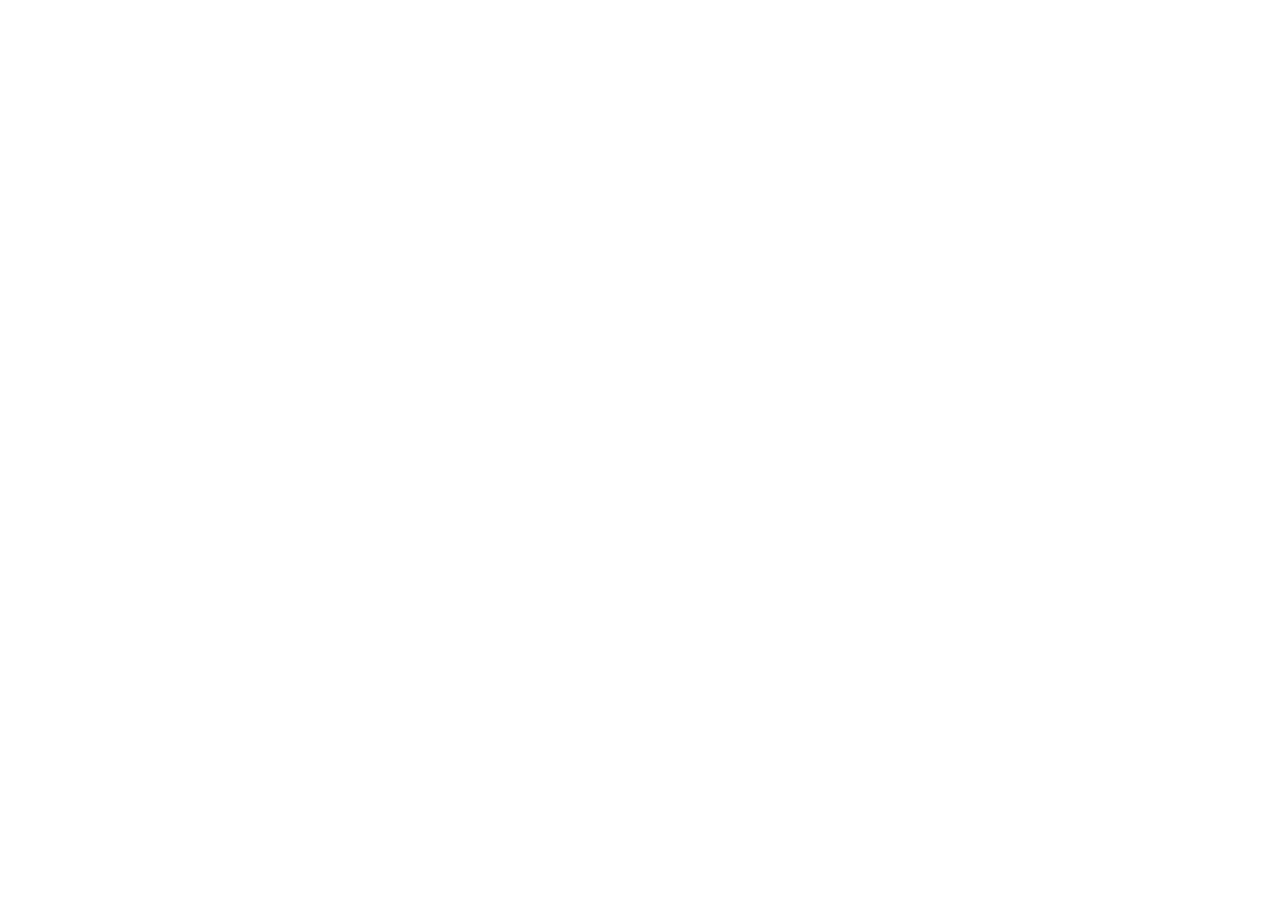
==== commit b6bb6c19: "Add redirect page to https://ksool.minibig.pw/" ====
--- a/index.html
+++ b/index.html
@@ -2,208 +2,20 @@
 <html lang="ko">
 <head>
   <meta charset="utf-8">
-  <meta name="viewport" content="width=device-width, initial-scale=1.0, maximum-scale=1.0, user-scalable=no, viewport-fit=cover">
   <title>K-술: 한국의 술자리 연금술</title>
-  <meta name="theme-color" content="#0b1120">
-  <link rel="icon" type="image/png" sizes="32x32" href="./assets/favicon-32x32.png">
-  <link rel="icon" type="image/png" sizes="64x64" href="./assets/favicon.png">
-  <link rel="apple-touch-icon" sizes="192x192" href="./assets/app_icon_192.png">
-  <meta property="og:type" content="website">
-  <meta property="og:title" content="K-술: 한국의 술자리 연금술">
-  <meta property="og:description" content="길거리 노점 음료수부터 미래도시 바의 특산 명주까지! 나만의 황금비율 주막 타이쿤 & 연금술 도감을 완성해보세요.">
-  <meta property="og:image" content="https://jhm9595.github.io/KSool_Gemini/assets/og_image.png">
-  <meta property="og:url" content="https://jhm9595.github.io/KSool_Gemini/">
-  <!-- 모듈형 스타일시트 -->
-  <link rel="stylesheet" href="./src/css/variables.css?v=20261107_02">
-  <link rel="stylesheet" href="./src/css/layout.css?v=20261107_02">
-  <link rel="stylesheet" href="./src/css/brew.css?v=20261107_02">
-  <link rel="stylesheet" href="./src/css/pickers/picker_common.css?v=20261101_3">
-  <link rel="stylesheet" href="./src/css/hint_center.css?v=20261107_02">
-  <link rel="stylesheet" href="./src/css/fridge_recommender.css?v=20261102_13">
-  <link rel="stylesheet" href="./src/css/suggestion_board.css?v=20261102_01">
-  <link rel="stylesheet" href="./src/css/party_games.css?v=20261102_16">
-  <link rel="stylesheet" href="./src/css/tycoon.css?v=20261107_02">
+  <meta http-equiv="refresh" content="0;url=https://ksool.minibig.pw/">
+  <link rel="canonical" href="https://ksool.minibig.pw/">
+  <script>
+    (function () {
+      var target = "https://ksool.minibig.pw/" + (window.location.search || "") + (window.location.hash || "");
+      window.location.replace(target);
+    })();
+  </script>
 </head>
-<body>
-
-<div id="app-container">
-  <!-- 상단 헤더 & 설정 툴바 -->
-  <header>
-    <div class="header-top">
-      <div class="brand">
-        <span class="k-emblem" aria-hidden="true">
-          <img src="./assets/header_emblem.png" alt="K-술 엠블럼" class="brand-logo-img" />
-        </span>
-        <div class="brand-title-row">
-          <h1>K-술</h1>
-          <span class="brand-inline-sub">한국의 술자리 연금술</span>
-        </div>
-      </div>
-      <button id="open-settings-btn" class="header-settings-btn" aria-label="설정" title="게임 설정">⚙️</button>
-    </div>
-
-    <div class="header-toolbar">
-      <button id="toggle-icon-theme-btn" class="toolbar-toggle" title="아이콘 스타일 전환: 💎 고급형태 ➔ 👾 도트형태 ➔ ✨ 기본이모지">💎 고급형태</button>
-      <button id="toggle-slots-btn" class="toolbar-toggle" title="초안 4슬롯 <-> 무제한 확장 전환">📦 슬롯:4칸</button>
-      <button id="toggle-license-btn" class="toolbar-toggle" title="패러디 가짜명 <-> 제휴 실제명 전환">🎭 패러디명</button>
-      <button id="toggle-sandbox-btn" class="toolbar-toggle" title="연쇄 해금 <-> 전체 재료 열기">🌱 연쇄해금</button>
-      <button id="reset-progress-btn" class="toolbar-toggle" title="해금 기록 초기화">🔄 초기화</button>
-    </div>
-  </header>
-
-  <!-- [탭 1] 점포 영업 (Tycoon Main Game View - 기본 메인 화면) -->
-  <section id="view-tycoon" class="view active"></section>
-
-  <!-- [탭 2] 연구실 (Research Lab / Crafting View) -->
-  <section id="view-brew" class="view">
-    <div class="pot-section">
-      <!-- 단계별 넘버링 연구 모드 & 자유 연구 모드 전환 패널 -->
-      <div id="brew-step-quiz-bar" class="brew-step-quiz-bar"></div>
-
-      <!-- 동적 조합 슬롯 (초안 4칸, 무제한 확장 가능) -->
-      <div id="pot-slots-grid" class="pot-slots-grid"></div>
-
-      <!-- 기 연구 레시피 실시간 감지 알림 바 -->
-      <div id="pot-match-notice" class="pot-match-notice"></div>
-
-      <div class="pot-actions">
-        <button id="mix-btn" class="mix-btn" disabled>🔬 조합하기</button>
-        <button id="clear-pot-btn" class="clear-pot-btn">비우기</button>
-      </div>
-    </div>
-
-    <!-- 대표 재료 인벤토리 (클릭 시 팔도 지도 / 소주 냉장고 등 전용 모달 연동) -->
-    <div class="inventory-section">
-      <div id="ing-cat-bar" class="cat-filter-bar"></div>
-      <div id="ingredients-grid" class="ingredients-grid"></div>
-    </div>
-  </section>
-
-  <!-- [탭 3] 도감 & 3대 힌트 센터 진입 뷰 -->
-  <section id="view-collection" class="view">
-    <div class="collection-header">
-      <div class="collection-top-row">
-        <div id="recipe-cat-bar" class="cat-filter-bar"></div>
-        <div class="progress-pill collection-progress-pill">
-          도감 <span id="unlocked-count">0 / 84</span>
-        </div>
-      </div>
-    </div>
-    <div id="sool-grid" class="sool-grid"></div>
-  </section>
-
-  <!-- [탭 4] 내 냉장고 술 조합 추천기 & 랜덤 고르기 뷰 -->
-  <section id="view-fridge" class="view"></section>
-
-  <!-- [탭 5] 초간단 조합 추천 & 관리자 '딸깍' 뷰 -->
-  <section id="view-suggestions" class="view"></section>
-
-  <!-- [탭 6] 오프라인 술자리 패스앤플레이 미니게임 뷰 -->
-  <section id="view-party" class="view"></section>
-
-  <!-- 모바일 하단 메인 탭 네비게이션 (Bottom Bar) -->
-  <nav class="tab-bar">
-    <button class="tab-btn active" data-tab-target="tycoon">
-      <span style="font-size:1.15rem;">🏪</span>
-      <span>점포</span>
-    </button>
-    <button class="tab-btn" data-tab-target="brew">
-      <span style="font-size:1.15rem;">🔬</span>
-      <span>연구실</span>
-    </button>
-    <button class="tab-btn" data-tab-target="collection">
-      <span style="font-size:1.15rem;">📖</span>
-      <span>도감·힌트</span>
-    </button>
-    <button class="tab-btn" data-tab-target="party">
-      <span style="font-size:1.15rem;">🍻</span>
-      <span>술게임</span>
-    </button>
-    <button class="tab-btn" data-tab-target="suggestions" style="display:none;">
-      <span style="font-size:1.15rem;">👍</span>
-      <span>추천</span>
-    </button>
-  </nav>
-
-  <!-- [모달 0] 프롤로그 스토리 & 애니메이션 튜토리얼 컷신 모달 -->
-  <div id="story-tutorial-modal" class="modal-overlay story-cutscene-overlay">
-    <div id="story-tutorial-content" class="story-cutscene-modal-card"></div>
+<body style="background:#0b1120;color:#e2e8f0;font-family:sans-serif;display:flex;align-items:center;justify-content:center;height:100vh;margin:0;text-align:center;">
+  <div>
+    <p>새 주소로 이동 중입니다...</p>
+    <p><a href="https://ksool.minibig.pw/" style="color:#38bdf8;">https://ksool.minibig.pw/</a></p>
   </div>
-
-  <!-- [모달 1] 대표 재료별 전용 상세 재료 선택 모달 (팔도 지도 / 소주 쇼케이스 등) -->
-  <div id="detail-picker-modal" class="modal-overlay">
-    <div id="detail-picker-content" class="modal-card"></div>
-  </div>
-
-  <!-- [모달 2] 3대 힌트 센터 모달 (5-1 숫자야구, 5-2 Up/Down, 5-3 유튜브/블로그 링크) -->
-  <div id="hint-modal" class="modal-overlay">
-    <div id="hint-modal-content" class="modal-card"></div>
-  </div>
-
-  <!-- [모달 3] 조합 결과 및 레시피 상세 모달 -->
-  <div id="result-modal" class="modal-overlay">
-    <div id="result-modal-content" class="modal-card"></div>
-  </div>
-
-  <!-- [모달 4] 신규 탭 점진 해금 안내 모달 (최초 1회 노출) -->
-  <div id="tab-intro-modal" class="modal-overlay">
-    <div id="tab-intro-content" class="modal-card"></div>
-  </div>
-
-  <!-- [모달 6] 게임 환경설정 모달 (아이콘 스타일 / 기능 설정 / 초기화) -->
-  <div id="settings-modal" class="modal-overlay">
-    <div id="settings-modal-content" class="modal-card settings-modal-card"></div>
-  </div>
-
-  <!-- [모달 7] 관리자용 레시피 분석 & 아이콘 검증 모달 -->
-  <div id="recipe-inspector-modal" class="modal-overlay">
-    <div id="recipe-inspector-content" class="modal-card recipe-inspector-card"></div>
-  </div>
-</div>
-
-<!-- OOP 모듈 로드 (오프라인/로컬 file:// 및 웹서버 100% 호환) -->
-<script src="./src/js/config/SeedDataBundle.js?v=20261107_02"></script>
-<script src="./src/js/services/PixelIconRegistry.js?v=20261102_06"></script>
-<script src="./src/js/config/GameConfig.js?v=20261101_7"></script>
-<script src="./src/js/services/BrandResolver.js?v=20261101_7"></script>
-<script src="./src/js/services/StorageService.js?v=20261105_01"></script>
-<script src="./src/js/services/AdService.js?v=20261101_1"></script>
-<script src="./src/js/core/CraftingPot.js?v=20261101_7"></script>
-<script src="./src/js/core/ProgressionEngine.js?v=20261107_02"></script>
-<script src="./src/js/core/RecipeBook.js?v=20261102_01"></script>
-<script src="./src/js/core/InventoryManager.js?v=20261107_02"></script>
-<script src="./src/js/core/hint/FeedbackHintStrategy.js?v=20261101_7"></script>
-<script src="./src/js/core/hint/BaseballHintEngine.js?v=20261101_7"></script>
-<script src="./src/js/core/hint/RatioHintProvider.js?v=20261101_7"></script>
-<script src="./src/js/core/hint/ImageMinigameSuite.js?v=20261103_3"></script>
-<script src="./src/js/core/fridge/FridgeMatcherEngine.js?v=20261101_7"></script>
-<script src="./src/js/core/suggestion/SuggestionService.js?v=20261101_10"></script>
-<script src="./src/js/core/AlchemyEngine.js?v=20261107_01"></script>
-<script src="./src/js/ui/pickers/DetailPickerRegistry.js?v=20261102_01"></script>
-<script src="./src/js/ui/ScratchCardView.js?v=20261107_01"></script>
-<script src="./src/js/ui/HintModalView.js?v=20261107_02"></script>
-<script src="./src/js/ui/FridgeRecommenderView.js?v=20261102_01"></script>
-<script src="./src/js/services/RecipeAnalysisIntegrator.js?v=20261103_01"></script>
-<script src="./src/js/ui/RecipeInspectorModalView.js?v=20261102_02"></script>
-<script src="./src/js/ui/SuggestionBoardView.js?v=20261102_02"></script>
-<script src="./src/js/ui/SettingsModalView.js?v=20261107_02"></script>
-<script src="./src/js/ui/StoryTutorialModalView.js?v=20261107_02"></script>
-<script src="./src/js/ui/party/PartySoundSynth.js?v=20261102_02"></script>
-<script src="./src/js/ui/party/games/UpAndDownGame.js?v=20261106_01"></script>
-<script src="./src/js/ui/party/games/CapFlickGame.js?v=20261103_20"></script>
-<script src="./src/js/ui/party/games/SurfaceTensionGame.js?v=20261101_9"></script>
-<script src="./src/js/ui/party/games/BottleSpinGame.js?v=20261102_01"></script>
-<script src="./src/js/ui/party/games/HunminBombGame.js?v=20261102_04"></script>
-<script src="./src/js/ui/party/games/PenaltyCocktailGame.js?v=20261101_8"></script>
-<script src="./src/js/ui/party/games/FridgePartyGame.js?v=20261101_7"></script>
-<script src="./src/js/ui/party/games/Baskin31Game.js?v=20261102_02"></script>
-<script src="./src/js/ui/party/games/MarketMemoryGame.js?v=20261102_03"></script>
-<script src="./src/js/ui/party/games/IamGroundGame.js?v=20261102_05"></script>
-<script src="./src/js/ui/party/PartyGameHubView.js?v=20261103_20"></script>
-<script src="./src/js/core/tycoon/TycoonCustomerPool.js?v=20261105_05"></script>
-<script src="./src/js/core/tycoon/TycoonLeaderboardService.js?v=20261103_01"></script>
-<script src="./src/js/core/tycoon/TycoonEngine.js?v=20261107_02"></script>
-<script src="./src/js/ui/TycoonView.js?v=20261107_02"></script>
-<script src="./src/js/app.js?v=20261107_02"></script>
 </body>
 </html>
